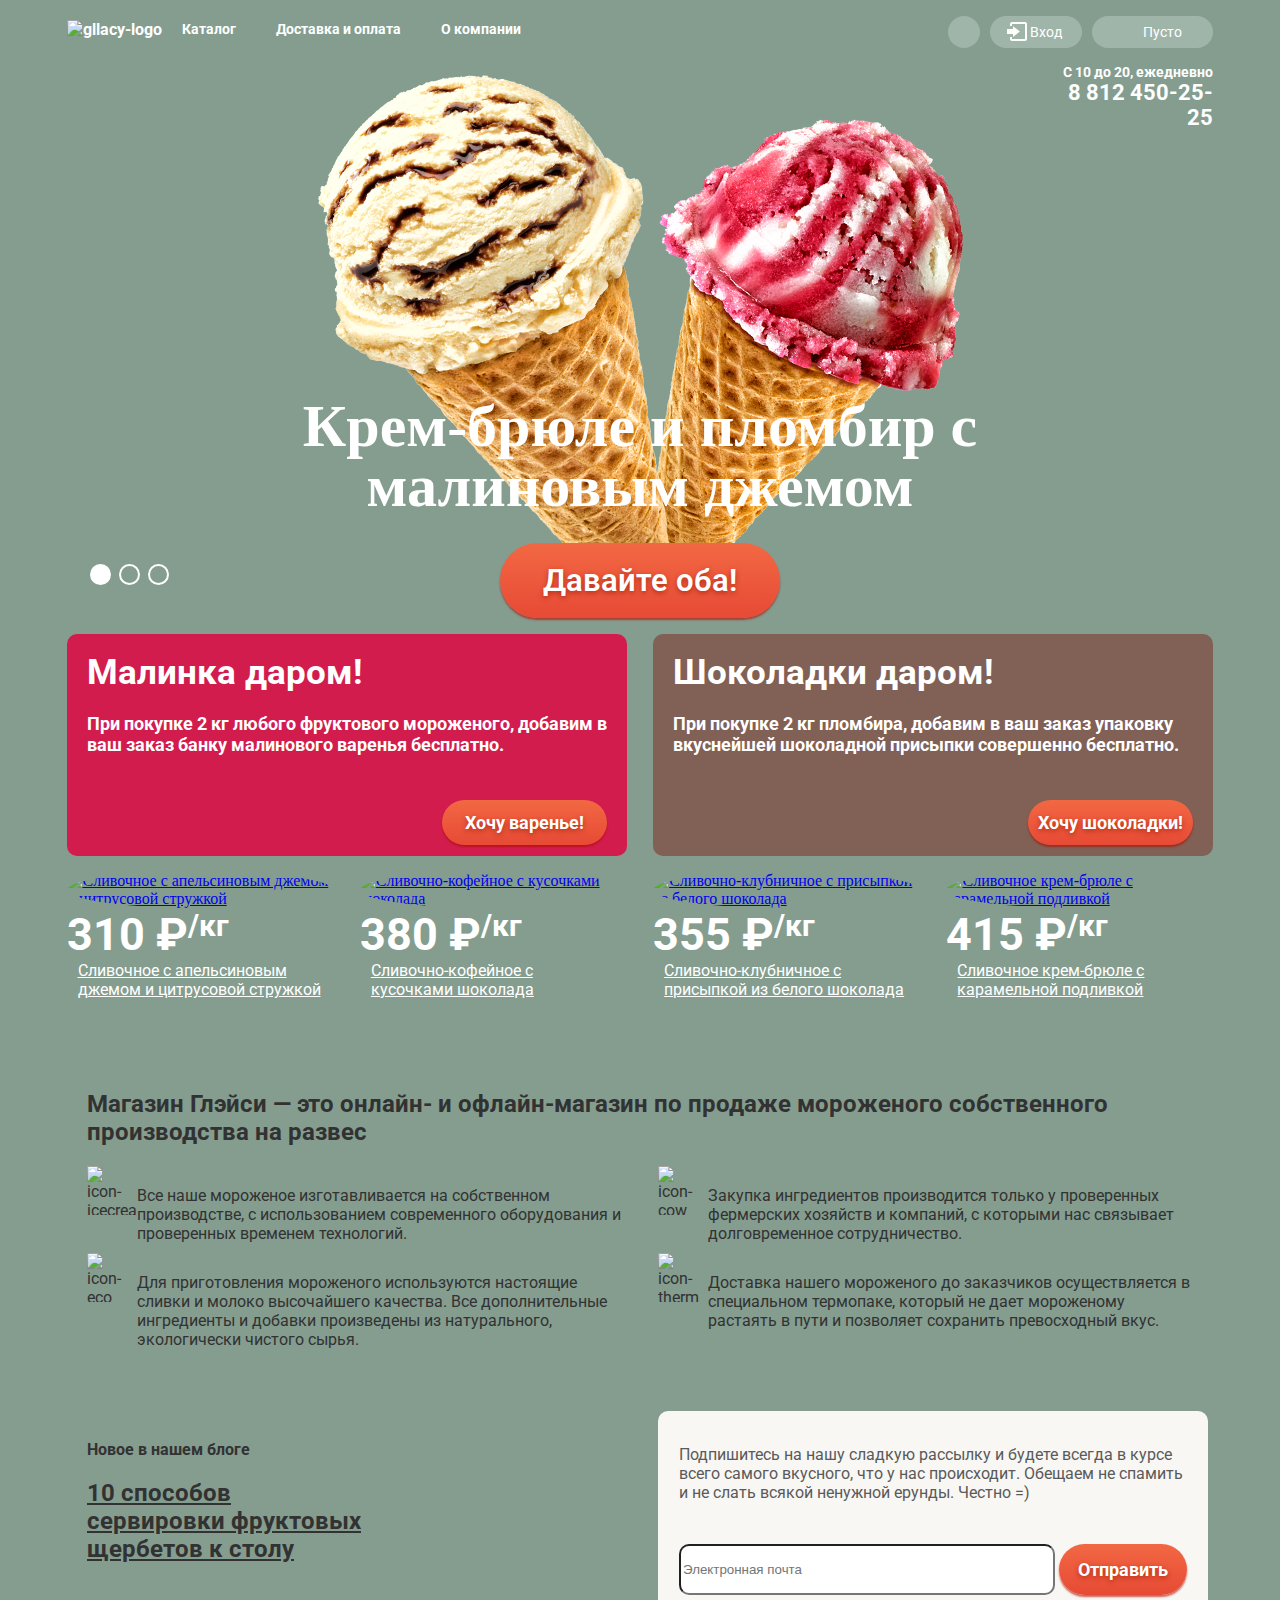
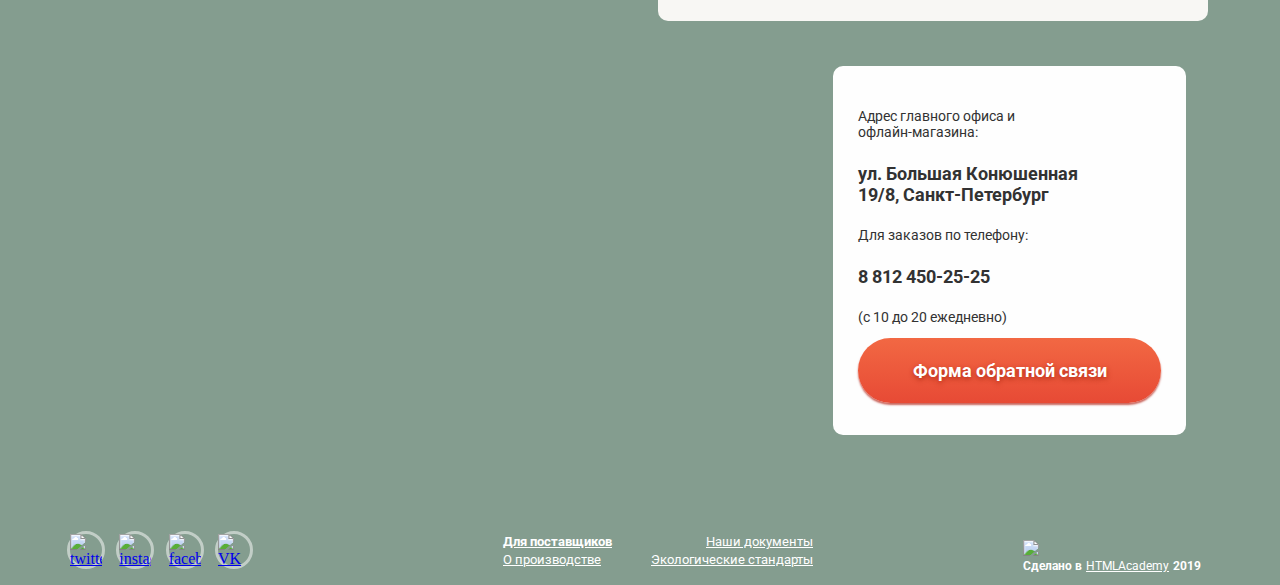
==== index.html @ c816d0fe "some header forms" ====
<!DOCTYPE html>
<html lang="ru">
  <head>
    <meta charset="utf-8">
    <meta name="format-detection" content="telephone=no">
    <title>HTML Academy: Глейси</title>
    <link href="https://fonts.googleapis.com/css?family=Roboto:400,500,700&display=swap&subset=cyrillic" rel="stylesheet">
    <link href="css/normalize.css" rel="stylesheet">
    <link href="css/style.css" rel="stylesheet">
  </head>
  <body>
    <header class="header-main">
      <nav class="navigation-main">
          <ul class="navigation-site">
              <li class="navigation-nobacklight"><a><img src="img/logo.svg" alt="gllacy-logo" width="154" height="64"><span class="visually-hidden">logo</span></a></li>
              <li class="navigation-nobacklight"><a class="cat-background" href="#">Каталог</a>
                <ul class="submenu">
                  <li class="cat-str"><a href="#" class="cat-list">Новинки</a></li>
                  <li class="cat-str"><a href="inner.html" class="cat-list">Сливочное</a></li>
                  <li class="cat-str"><a href="#" class="cat-list">Щербеты</a></li>
                  <li class="cat-str"><a href="#" class="cat-list">Фруктовый лед</a></li>
                  <li class="cat-str"><a href="#" class="cat-list">Мелорин</a></li>
                </ul>
              </li>
              <li class="navigation-nobacklight"><a class="cat-background" href="#">Доставка и оплата</a></li>
              <li class="navigation-nobacklight"><a class="cat-background" href="#">О компании</a></li>
           
          </ul>
          <ul class="navigation-user">
              <li class="search"><a href="#" class="search-content">search</a>
                <form class="search-form" action="https://echo.htmlacademy.ru">
                  <input type="text" placeholder="Что ищем?">
                </form>
              </li>
              <li class="login"><a href="#" class="entry-text">Вход</a>
                <form class="email-form" action="https://echo.htmlacademy.ru">
                  <input type="email" class="mail-pas" name="email" placeholder="Электронная почта" required>
                  <input type="password" class="mail-pas" name="password" placeholder="Пароль" required>
                  <div class="bot-orient">
                    <input type="submit" class="button" value="Войти">
                    <div class="clm-text">
                      <a class="form-support" href="#">Забыли пароль?</a>
                      <a class="form-support" href="#">Новая регистрация</a>
                    </div>
                  </div> 
                </form> 
              </li>
              <li class="index"><a href="#" class="entry-text">Пусто</a>
                <form class="basket-form">
                  <ul class="basket-list">
                    <li class="basket-list-element">
                      <img src="img/cross-small.svg" alt="exit" width="11" height="11">
                      <img src="img/gllacy_1_1.jpg" alt="gllacy_1_1" width="33" height="33" style="border-radius: 50%">
                      <span class="basket-element">Пломбир с апельсиновым джемом</span>
                      <span class="basket-weight">1,5 кг х</span>
                      <span class="basket-price">200 руб.</span>
                      <span class="basket-value">300 руб.</span>
                    </li>
                    <li class="basket-list-element">
                        <img src="img/cross-small.svg" alt="exit" width="11" height="11">
                        <img src="img/gllacy_1_3.jpg" alt="gllacy_1_3" width="33" height="33" style="border-radius: 50%">
                        <span class="basket-element">Клубничный пломбир с присыпкой из белого шоколада</span>
                        <span class="basket-weight">1,5 кг х</span>
                        <span class="basket-price">300 руб.</span>
                        <span class="basket-value">450 руб.</span>
                      </li>
                  </ul>  
                  <div class="underlist">
                    <div class="value-underlist">
                      <p class="final">Итого:</p>
                      <p class="final-value">750 руб.</p>
                    </div>
                    <a class="button">Оформить заказ</a>
                 </div>
                </form>
              </li>
          </ul>
      </nav>
      <div class="operation-mode">  
        <p class="header-timetable">С 10 до 20, ежедневно</p> 
        <p class="header-phone-nbr">8 812 450-25-25</p>
      </div>
    </header>
    <main>
        <input class="visually-hidden" type="radio" id="product-1" name="toggle" checked>
        <input class="visually-hidden" type="radio" id="product-2" name="toggle">
        <input class="visually-hidden" type="radio" id="product-3" name="toggle">
        <div class="site-wrapper">
          <div class="container-slide">
            <section class="slider">
              <div class="slider-controls">
                <label for="product-1">Первый</label>
                <label for="product-2">Второй</label>
                <label for="product-3">Третий</label>
              </div>
              <ul class="slider-list">
                <li class="slider-item slide" id="slide1">
                  <h3 class="slide-title">
                    Крем-брюле и пломбир с малиновым джемом
                  </h3>
                  <a class="button slide-button" href="#">Давайте оба!</a>
                </li>
                <li class="slider-item slide" id="slide2">
                  <h3 class="slide-title">
                    Шоколадный пломбир и лимонный сорбет
                  </h3>
                  <a class="button slide-button" href="#">Давайте оба!</a>
                </li>
                <li class="slider-item slide" id="slide3">
                  <h3 class="slide-title">
                    Пломбир с помадкой и клубничный щербет
                  </h3>
                  <a class="button slide-button" href="#">Давайте оба!</a>
                </li>
              </ul>
            </section>
          </div>
        </div>
    
      <ul class="stock">
        <li class="stock-raspberries">
              <h2 class="stock-h">Малинка даром!</h2>
              <p class="stock-text">При покупке 2 кг любого фруктового мороженого, 
                добавим в ваш заказ банку малинового варенья бесплатно.</p>
            <a href="#" class="button">Хочу варенье!</a>
        </li>
        <li class="stock-chocolate">
                <h2 class="stock-h">Шоколадки даром!</h2>
                <p class="stock-text">При покупке 2 кг пломбира, добавим в ваш заказ 
                    упаковку вкуснейшей шоколадной присыпки совершенно бесплатно.</p>
                <a href="#" class="button">Хочу шоколадки!</a>
          </li>
      </ul> 

      <nav class="navigation-gllacy">
          <ul class="gllacy-list">
              <li class="gllacy-element hit">
                <div class="ice-icon">
                  <a href="#"><img class="radius" src="img/gllacy_1_1.jpg" alt="Сливочное с апельсиновым джемом и цитрусовой стружкой" height="267" width="267"></a>
                  <div class="value-text">
                  <span class="price">310 ₽</span>
                  <span class="weight">/кг</span>
                </div>
                </div>
                <a href="#" class="about-icecream">Сливочное с апельсиновым джемом и цитрусовой стружкой</a>
                <a href="#" class="button hover-box">Быcтрый просмотр</a>
              </li>
              <li class="gllacy-element hit">
                <div class="ice-icon">
                  <a href="#"><img class="radius" src="img/gllacy_1_2.jpg" alt="Сливочно-кофейное с кусочками шоколада" height="267" width="267"></a>
                  <div class="value-text">
                  <span class="price">380 ₽</span>
                  <span class="weight">/кг</span>
                  </div>
                </div>
                <a href="#" class="about-icecream">Сливочно-кофейное с кусочками шоколада</a>
                <a href="#" class="button hover-box">Быcтрый просмотр</a>
              </li>
              <li class="gllacy-element hit">
                <div class="ice-icon">
                  <a href="#"><img class="radius" src="img/gllacy_1_3.jpg" alt="Сливочно-клубничное с присыпкой из белого шоколада" height="267" width="267"></a>
                  <div class="value-text">
                    <span class="price">355 ₽</span>
                   <span class="weight">/кг</span>
                  </div>
                </div>
                <a href="#" class="about-icecream">Сливочно-клубничное с присыпкой из белого шоколада</a>
                <a href="#" class="button hover-box">Быcтрый просмотр</a>
              </li>
              <li class="gllacy-element hit">
                <div class="ice-icon">
                  <a href="#"><img class="radius" src="img/gllacy_1_4.jpg" alt="Сливочное крем-брюле с карамельной подливкой" height="267" width="267"></a>
                  <div class="value-text">
                  <span class="price">415 ₽</span>
                  <span class="weight">/кг</span>
                </div>
                </div>  
                <a href="#" class="about-icecream">Сливочное крем-брюле с карамельной подливкой</a>
                <a href="#" class="button hover-box">Быcтрый просмотр</a>
              </li>
        </ul>
      </nav>
      <section class="about-gllacy">
        <h2 class="about-gllacy-head">Магазин Глэйси — это онлайн- и офлайн-магазин
          по продаже мороженого собственного производства на развес</h2>
        <ul class="about-gllacy-list">
            <li class="tech-production">
              <img src="img/ice-cream.svg" class="tech-img" alt="icon-icecream" width="49" height="49">Все наше мороженое изготавливается 
              на собственном производстве, с использованием современного оборудования 
              и проверенных временем технологий.</li>
          <li class="tech-production">
              <img src="img/cow.svg" class="tech-img" alt="icon-cow" width="49" height="49">Закупка ингредиентов  производится только у проверенных 
            фермерских хозяйств и компаний, с которыми нас связывает долговременное сотрудничество.</li>
            <li class="tech-production">
                <img src="img/eco.svg" class="tech-img" alt="icon-eco" width="49" height="49">Для приготовления мороженого используются 
              настоящие сливки и молоко высочайшего качества. Все дополнительные ингредиенты и 
              добавки произведены из натурального, экологически чистого сырья.</li>
          <li class="tech-production">
              <img src="img/thermometer.svg" class="tech-img" alt="icon-therm" width="49" height="49">Доставка нашего мороженого до заказчиков 
            осуществляется в специальном термопаке, который не дает мороженому растаять в пути и позволяет 
            сохранить превосходный вкус.</li>
        </ul>
      </section>
      <div class="container">
        <article class="gllacy-blog-news">
          <h3 class="link-font-head">Новое в нашем блоге</h3>
          <a href="#" class="link-font">10 способов сервировки фруктовых щербетов к столу</a>
        </article>
        <div class="outline-mail">
          <section class="mailing">
            <div class="mail-text">
              <h3 class="visually-hidden">Рассылка</h3>
              <p class="mailing-font-head">Подпишитесь на нашу сладкую рассылку и будете всегда 
                в курсе всего самого вкусного, что у нас происходит. Обещаем не спамить и 
                не слать всякой ненужной ерунды. Честно =) </p>
                <form class="feedback-mail" action="https://echo.htmlacademy.ru">
                  <input type="email" class="mail-form" name="email" placeholder="Электронная почта">
                  <input type="submit" class="button" name="send-button" value="Отправить">
                </form>
            </div>
          </section>
        </div>
      </div>
      <div class="aside-end">
        <aside class="feedback-ap">
          <h3 class="visually-hidden">Форма обратной связи</h3>
          <!-- <p class="feedback-address"> -->
            <span class="small-feedback-text">Адрес главного офиса и офлайн-магазина:</span>
            <span class="address">ул. Большая Конюшенная 19/8, Санкт-Петербург</span>
          <!-- </p> -->
          <!-- <p class="feedback-address"> -->
            <span class="small-feedback-text">Для заказов по телефону:</span>
            <span class="address">8 812 450-25-25</span>
            <span class="small-feedback-text">(с 10 до 20 ежедневно)</span>
          <!-- </p> -->
          <a class="button" href="form.html">Форма обратной связи</a>
        </aside>
      </div>
      <form class="feedback-form" action="https://echo.htmlacademy.ru">
        <div class="feedback-head">
          <h1 class="feedback-form-head">Мы обязательно вам ответим!</h1>
          <img src="img/cross-big.svg" alt="exit" width="20" height="20">
        </div>
        <input type="text" class="form-name" name="login" placeholder="Как вас зовут?">
        <input type="email" class="form-name" name="email" placeholder="Ваша почта для ответа">
        <input type="text" class="form-text" name="feedback" placeholder="Напишите что-нибудь...">
        <input type="submit" class="button" name="send-button" value="Отправить">
      </form>
    </main>
    <footer class="footer-main">
        <h4 class="visually-hidden">социальные сети</h4>
        <ul class="icon-size">
            <li><a class="social-button" href="#"><img src="img/twitter.svg" alt="twitter" height="32" width="32"><span class="visually-hidden">Twitter</span></a></li>
            <li><a class="social-button" href="#"><img src="img/instagram.svg" alt="instagram" height="32" width="32"><span class="visually-hidden">Instagram</span></a></li>
            <li><a class="social-button" href="#"><img src="img/fb.svg" alt="facebook" height="32" width="32"><span class="visually-hidden">Facebook</span></a></li>
            <li><a class="social-button" href="#"><img src="img/vk.svg" alt="VK" height="32" width="32"><span class="visually-hidden">Vkontakte</span></a></li>
          </ul>
        <ul class="social-size">
          <li><a href="#" class="text-rich">Для поставщиков</a></li>
          <li><a href="#" class="text-thin">Наши документы</a></li>
          <li><a href="#" class="text-thin">О производстве</a></li>
          <li><a href="#" class="text-thin">Экологические стандарты</a></li>
        </ul>
  
        <div class="html-block">
          <div class="html-img">
            <a href="https://htmlacademy.ru/intensive/htmlcss" class="html-button"><img src="img/logo-htmlacademy.svg" alt="link-html" height="39" width="108">HTML Academy</a>
          </div>
          <div class="html-text">
              <b class="techno-info">Сделано в</b>
              <a href="https://htmlacademy.ru/intensive/htmlcss" class="techno-info">HTMLAcademy</a>
              <b class="techno-info">2019</b>
          </div>
        </div>
      </footer>
  </body>
</html>
---- css/style.css ----
body {
  margin: 0 auto;
  background-color: #849d8f;
  width: 1146px;
  padding-left: 27px;
  padding-right: 27px;
  display: flex;
  flex-direction: column;
  align-items: center;
}


.button {
  display: flex;
  justify-content: center;
  align-items: center;
  padding: 12px 44px;

  font-weight: 600;
  font-size: 31px;
  line-height: 41px;
  text-align: center;
  color: #ffffff;
  vertical-align: top;
  text-decoration: none;
  text-shadow: 0 2px 5px rgba(160, 32, 11, 0.76);

  background: #f26843;
  background: linear-gradient(to bottom, #f26843 0%, #e74a35 100%);
  border-radius: 50px;
  box-shadow: 0 2px 2px rgba(172, 16, 0, 0.64);
  border: none;

  cursor: pointer;
}


input[class="button"]{
  width: 139px;
}

.visually-hidden {
  position: absolute;
  width: 1px;
  height: 1px;
  margin: -1px;
  border: 0;
  padding: 0;
  clip: rect(0 0 0 0);
  overflow: hidden;
}

/* header styles */

.header-main{
  font-family: "Roboto", Arial, sans-serif;
  color: #ffffff;
  width: 1146px;
  height: 75px;
  position: relative;
  z-index: 1;
}

.navigation-main{
  padding: 0;
  width: 1146px;
  display: flex;
  justify-content: space-between;
  align-items: center;
}

.navigation-site{
  padding: 0 0;
  margin-top: 10px;
  width: 853px;
  font-size: 16px;
  font-weight: bold;
  display: flex;
  align-items: center;
  list-style:none;
}

.navigation-nobacklight{
  display: flex;
  flex-direction: column;
  position: relative;
}
.cat-background:hover,
.cat-background:focus,
.cat-background:active{
  color: #323232;
  background-color: #f7f6f3;
}

.cat-background{
  font-family: "Roboto", Arial, sans-serif;
  color: #ffffff;
  font-size: 14px;
  font-weight: bold;
  border-radius: 20px;
  padding: 5px 20px;
  text-decoration: none;
}

.submenu{
  display: none;
}

.cat-str{
  padding: 11px 15px;
  width: 128px;
}


.cat-list{
  font-family: "Roboto", Arial, sans-serif;
  color: #323232;
  font-size: 14px;
  text-decoration: none;
}
.cat-list:nth-child(1){
  font-weight: bold;

  border-bottom: 1px #d1d0ce solid;
}


.navigation-nobacklight:hover .submenu,
.navigation-nobacklight:focus .submenu,
.navigation-nobacklight:focus .submenu{
  height: 171px;
  width: 143px;
  padding: 0;
  background-color: #f8f7f4;
  border-radius: 5px;
  display: flex;
  flex-direction: column;
  list-style: none;
  position: absolute;
  left: -7px;
  top: 37px;
}


.cat-str:nth-child(1) {
  width: 128px;
  height: 38px;
}

.cat-str:nth-child(2){
  width: 128px;
  height: 36px;
}

.cat-str:nth-child(3){
  height: 34px;
  background-color: #d07058;
  opacity: 0.1;
}

.cat-str:nth-child(4){
  width: 128px;
  height: 34px;
}

.cat-str:nth-child(5){
  width: 128px;
  height: 34px;
}

.inner-cat{
  background-color: #d07058;
  color: #ffffff;
}

.navigation-user{
  padding: 0 0;
  min-width: 245px;
  height: 32px;
  display: flex;
  justify-content: space-between;
  align-items: center;
  list-style:none;
}

.search{
  margin-right: 10px;
  display: flex;
  flex-direction: column;
  padding: 0px 0px;
  background-color: #a0b5a9;
  border-radius: 16px;
  width: 32px;
  height: 32px;
  background-image: url(../img/loupe.svg);
  background-repeat: no-repeat;
  background-position: center;
  position: relative;
}


.search:hover,
.search:focus,
.search:active{
  display: flex;
  padding: 0px 0px;
  background-color: #f8f7f4;
  border-radius: 16px;
  width: 32px;
  height: 32px;
  background-image: url(../img/loupe-black.svg);
  background-repeat: no-repeat;
}

.search-content{
  width: 32px;
  height: 32px;
  color: transparent;
}

.search-form{
  display: none;

}

.search:hover .search-form,
.search:focus .search-form,
.search:active .search-form{
  display: flex;
  justify-content: center;
  align-items: center; 
  background-color: #f8f7f4;
  border-radius: 10px;
  height: 85px;
  width: 342px;
  position: absolute;
  top: 37px;
  right: 0;
}

.search-form input{
  width: 310px;
  height: 44px;
}

.entry-text{
  padding-left: 20px;
  font-size: 14px;
  font-family: "Roboto", Arial, sans-serif;
  color: #ffffff;
  text-decoration: none;
}


.login{
  display: flex;
  justify-content: center;
  align-items: center;
  padding: 0 0;
  margin-right: 10px;
  background-image: url(../img/entrance.svg);
  background-repeat: no-repeat;
  background-color: #a0b5a9;
  border-radius: 16px;
  width: 92px;
  height: 32px;
  background-position: 17px 6px;
  text-decoration: none;
  position: relative;
}

.login:hover .entry-text,
.login:focus .entry-text,
.login:active .entry-text{
  background-position: 17px 6px;
  display: flex;
  justify-content: center;
  align-items: center;
  padding: 0 0;
  background-image: url(../img/entrance-black.svg);
  background-repeat: no-repeat;
  background-color: #f8f7f4;
  border-radius: 16px;
  width: 92px;
  height: 32px;
  font-size: 14px;
  font-family: "Roboto", Arial, sans-serif;
  color: #323232;
  text-decoration: none;
  padding-left: 20px;
}

.login:hover .email-form,
.login:focus .email-form,
.login:active .email-form{
  display: flex;
  padding: 21px 19px;
  background-color: #f8f7f4;
  border-radius: 10px;
  flex-direction: column;
  width: 239px;
  height: 173px;
  justify-content: space-between;
  position: absolute;
  top: 37px;
  right: 0;
}

.email-form{
  display: none;
}

.bot-orient{
  height: 45px;
  display: flex;
  justify-content: space-between;
}

.clm-text{
  display: flex;
  flex-direction: column;
  justify-content: space-between;
  padding: 5px 0;
}

.mail-pas{
  height: 44px;
  border-radius: 10px;
  width: 234px;

}

.form-support{
  font-family: "Roboto", Arial, sans-serif;
  font-size: 13px;
  color: #323232;
}

.basket{
  display: flex;
  flex-direction: column;
  justify-content: center;
  align-items: center;
  padding: 0 18px;
  background-image: url(../img/basket-red.svg);
  background-repeat: no-repeat;
  background-color: #f8f7f4;
  border-radius: 16px; 
  min-width: 85px;
  height: 32px;
  text-decoration: none;
  background-position: 17px 6px;
  position: relative;
}

.index{
  display: flex;
  flex-direction: column;
  justify-content: center;
  align-items: center;
  padding: 0 18px;
  background-image: url(../img/basket.svg);
  background-repeat: no-repeat;
  background-color: #a0b5a9;
  border-radius: 16px; 
  min-width: 85px;
  height: 32px;
  text-decoration: none;
  background-position: 17px 6px;
  position: relative;
}

.index:hover,
.index:focus,
.index:active {
  display: flex;
  justify-content: center;
  align-items: center;
  padding: 0 18px;
  background-image: url(../img/basket-black.svg);
  background-repeat: no-repeat;
  background-position: 17px 6px;
  background-color: #f8f7f4;
  border-radius: 16px; 
  min-width: 85px;
  height: 32px;

}

.basket .entry-text{
  color: #323232;
}

.index:hover .entry-text,
.index:focus .entry-text,
.index:active .entry-text{
  color: #323232;
}

.basket:hover,
.basket:focus,
.basket:active {
  display: flex;
  justify-content: center;
  align-items: center;
  padding: 0 18px;
  background-image: url(../img/basket-red.svg);
  background-repeat: no-repeat;
  background-position: 17px 6px;
  background-color: #f8f7f4;
  border-radius: 16px; 
  min-width: 85px;
  height: 32px;

}

.basket:hover .entry-text,
.basket:focus .entry-text,
.basket:active .entry-text{
  
  font-size: 14px;
  font-family: "Roboto", Arial, sans-serif;
  color: #323232;
  text-decoration: none;
}

.basket:hover .basket-form,
.basket:focus .basket-form,
.basket:active .basket-form{
    display: flex;
   
    position: absolute;
    right: 0;
    top: 37px;
}

.basket-form{
  display: none; 
  background-color: #f8f7f4;
  height: 242px;
  width: 540px;
  border-radius: 10px;
  padding: 0 15px;
  margin: 0 0;
  flex-direction: column;
}

.basket-list{
  list-style:none;
  padding: 0 0;
  margin: 0 0;
}

.basket-list-element{
  padding-top: 20px;
  padding-left: 0;
  padding-right: 0;
  
}

.basket-element{
  width: 216px;
  font-family: "Roboto", Arial, sans-serif;
  font-size: 13px;
  color: #323232;
}

.basket-weight{
  font-family: "Roboto", Arial, sans-serif;
  font-size: 13px;
  color: #323232;
}

.basket-price{
  font-family: "Roboto", Arial, sans-serif;
  font-size: 13px;
  color: #999999;
}

.basket-value{
  font-family: "Roboto", Arial, sans-serif;
  font-size: 13px;
  color: #323232;
}

.underlist{
  display: flex;
  flex-direction: column;
  align-items: flex-end;
}

.value-underlist{
  display: flex;
}

.final{
  font-family: "Roboto", Arial, sans-serif;
  font-size: 15px;
  font-weight: bold;
  color: #323232;
}

.final-value{
  font-family: "Roboto", Arial, sans-serif;
  font-size: 15px;
  font-weight: bold;
  color: #323232;
}


.operation-mode{
  display: flex;
  align-items: flex-end;
  flex-direction: column;
  height: 70px;
}

.header-timetable{
  text-align: right;
  margin: 0;
  width: 162px;
  font-family: "Roboto", Arial, sans-serif;
  color: #ffffff;
  font-size: 14px;
  font-weight: bold;
}

.header-phone-nbr{
  text-align: right;
  margin: 0;
  font-family: "Roboto", Arial, sans-serif;
  color: #ffffff;
  font-size: 22px;
  font-weight: bold;
  width: 167px;
}

/* index page styles */

.site-wrapper {
  min-width: 940px;
  background-color: #849d8f;
  background-image: url("img/slider-item1.png");
  background-repeat: no-repeat;
  background-position: top center;
  
  transition: background-image 0.5s ease, background-color 0.5s ease;

}

.site-wrapper::before,
.site-wrapper::after {
  content: "";

  visibility: hidden;
}

.site-wrapper::before {
  background-image: url("img/slider-item2.png");
}

.site-wrapper::after {
  background-image: url("img/slider-item3.png");
}

.container-slide {
  width: 900px;
  margin: 0 auto;
  padding: 0 20px;
}

.slider {
  position: relative;
  
  padding-top: 321px;
  
  text-align: center;
  color: #ffffff;
}

.slide-button{
  font-family: "Roboto", Arial, sans-serif;
}

.slider-list {
  margin: 0;
  padding: 0;
  
  list-style: none;
}

.slider-item .button{
  width: 196px;
  padding: 17px 42px;
  margin: auto;
}

.slide {
  display: none;
}

.slide-title {
  width: 700px;
  margin: 0 auto;
  margin-bottom: 27px;
  
  font-size: 60px;
  line-height: 60px;
  font-weight: 800;
}



.button:hover {
  background: linear-gradient(to bottom, #f58669 0%, #ec6f5e 100%);
  box-shadow: 0 2px 2px rgba(172, 16, 0, 1);
}

.button:active {
  background: linear-gradient(to bottom, #d84732 0%, #e1613e 100%);
  box-shadow: inset 0 2px 2px rgba(172, 16, 0, 1);
}

.slider-controls {
  position: absolute;
  bottom: 33px;
  left: -100px;
  z-index: 20;
  
  font-size: 0;
}

.slider-controls label {
  display: inline-block;
  width: 17px;
  height: 17px;
  margin-right: 8px;

  vertical-align: top;

  background-color: transparent;
  border: 2px solid #ffffff;
  border-radius: 50%;
  cursor: pointer;
}

#product-1:checked ~ .site-wrapper {
  background-color: #849d8f;
  background-image: url("../img/ice-pair.png");
}

#product-2:checked ~ .site-wrapper {
  background-color: #8996a6;
  background-image: url("../img/ice-pair.png");
}

#product-3:checked ~ .site-wrapper {
  background-color: #9d8b84;
  background-image: url("../img/ice-pair.png");
}

#product-1:checked ~ .site-wrapper #slide1,
#product-2:checked ~ .site-wrapper #slide2,
#product-3:checked ~ .site-wrapper #slide3 {
  display: block;
}

#product-1:checked ~ .site-wrapper label[for="product-1"],
#product-2:checked ~ .site-wrapper label[for="product-2"],
#product-3:checked ~ .site-wrapper label[for="product-3"] {
  background-color: #ffffff;
}

.stock{
  font-family: "Roboto", Arial, sans-serif;
  color: #ffffff;
  list-style: none;
  padding: 0 27px;
  display: flex;
  justify-content: space-between;
  align-items: center;
  width: 1146px;
  margin-left: 0;
  margin-right: 0;
}

.stock-h{
  padding: 0 0;
  margin-bottom: 20px;
  margin-top: 0;
  font-family: "Roboto", Arial, sans-serif;
  font-size: 35px;
  font-weight: bold;
  color: #ffffff;
}

.stock-text{
  font-family: "Roboto", Arial, sans-serif;
  font-size: 18px;
  font-weight: bold;
  color: #ffffff;
  margin-bottom: 45px;
  margin-top: 0;
}

.stock-raspberries{
  background-image: url(../img/raspberry.jpg);
  background-color: #d21c4d;
  border-radius: 10px;
  height: 186px;
  width: 520px;
  padding: 18px 20px;
  flex-direction: column;
}

.stock-raspberries .button{
  width: 165px;
  height: 15px;
  display: flex;
  margin-left: auto;
  font-family: "Roboto", Arial, sans-serif;
  font-size: 18px;
  font-weight: bold;
  color: #ffffff;
  padding: 15px 0;
} 

.stock-chocolate{
  background-image: url(../img/chocolate.jpg);
  background-color: #816055;
  border-radius: 10px;
  height: 186px;
  width: 520px;
  padding: 18px 20px;
  flex-direction: column;
}

.stock-chocolate .button{
  width: 165px;
  height: 15px;
  display: flex;
  margin-left: auto;
  font-family: "Roboto", Arial, sans-serif;
  font-size: 18px;
  font-weight: bold;
  color: #ffffff;
  padding: 15px 0;
} 

.hit{
  background-image: url(../img/hit.svg);
  background-repeat: no-repeat;
  content: "";
  position: absolute;
}

.hit::after{
  background-image: url(../img/hit.svg);
  background-repeat: no-repeat;
  content: "";
  position: absolute;
  z-index: 3;
  width: 62px;
  height: 62px;
  background-size: 100%;
  left: 0;
  top: 0;
}



.about-gllacy{
  border-radius: 10px;
  background-image: url(../img/wafer.jpg);
  margin-bottom: 40px;
  margin-left: 27px;
  margin-right: 27px;
  width: 1146px;
  height: 306px;
}

.about-gllacy-head{
  width: 1106px;
  font-family: "Roboto", Arial, sans-serif;
  font-size: 24px;
  color: #323232;
  margin: 0;
  padding-top: 30px;
  padding-left: 20px;
  padding-right: 20px;
  padding-bottom: 10px;
}

.about-gllacy-list{
  padding-top: 0;
  padding-left: 20px;
  padding-right: 20px;
  padding-bottom: 20px;
  width: 1106px;
  display: flex;
  margin: 0;
  list-style: none;
  flex-wrap: wrap;
  justify-content: space-between;
}

.tech-production{
  font-family: "Roboto", Arial, sans-serif;
  font-size: 16px;
  color: #323232;
  width: 485px;
  padding-left: 50px;
  position: relative;
  padding-top: 30px;
}

.tech-img{
  position: absolute;
  left: 0;
  top: 10px;
}



.container{
  display: flex;
  justify-content: space-between;
  width: 1146px;
  padding: 0 27px;
  align-items: center;
  margin-left: 0;
  margin-right: 0;
  margin-bottom: 40px;
}

.gllacy-blog-news{
  background-image: url(../img/strawberry.jpg);
  background-repeat: no-repeat;
  border-radius: 10px;
  padding-left: 20px;
  width: 540px;
  height: 220px;
  display: flex;
  flex-direction: column;
  flex-wrap: wrap;
}

.link-font-head{
  font-family: "Roboto", Arial, sans-serif;
  font-size: 16px;
  color: #323232;
  padding-top: 34px;
  margin: 0;
}

.link-font{
  width: 282px;
  font-family: "Roboto", Arial, sans-serif;
  font-size: 24px;
  color: #323232;
  font-weight: bold;
  padding-top: 20px;
}

.outline-mail{
  width: 560px;
  height: 220px;  
  border-radius: 10px;
  background-image: url(../img/mail.jpg); 
  display: flex;
  align-items: center;
}

.mailing{
  width: 550px;
  height: 210px;
  background-color: #f8f7f4;
  border-radius: 10px;
  margin: 0 auto;
  padding: 0 0;
  
}

.mailing-font-head{
  margin: 0;
}

.mail-text{
  padding: 34px 21px;
  font-family: "Roboto", Arial, sans-serif;
  font-size: 16px;
  color: #5a5a5a;
  display: flex;
  flex-direction: column;
  justify-content: space-between;
  height: 150px;
}

.feedback-mail{

  display: flex;
  justify-content: space-between;
}

.feedback-mail .button{
  font-family: "Roboto", Arial, sans-serif;
  font-size: 18px;
  font-weight: bold;
  color: #ffffff;
  padding: 0;
  width: 128px;

}


.mail-form{
  width: 368px;
  height: 45px;
  border-radius: 10px;
}

.aside-end{
  display: flex;
  justify-content: flex-end;
  width: 1146px;
  margin-bottom: 80px;
}

.feedback-address{
  
}

.feedback-ap{
  display: flex;
  padding: 32px 25px;
  flex-direction: column;
  height: 305px;
  width: 303px;
  background-color: #fefefe;
  border-radius: 10px;
  justify-content: space-between;
}

.feedback-ap .button{
  font-family: "Roboto", Arial, sans-serif;
  font-size: 18px;
  font-weight: bold;
  color: #ffffff;
}

.small-feedback-text{
  font-family: "Roboto", Arial, sans-serif;
  font-size: 14px;
  color: #323232;
  padding: 10px 0;
  margin: 0;
  width: 175px;
}

.address{
  font-family: "Roboto", Arial, sans-serif;
  font-size: 18px;
  color: #323232;
  font-weight: bold;
  padding: 10px 0;
  margin: 0;
  width: 225px;
}

.feedback-form{
  display: none;
  /* display: flex; */
  flex-direction: column;
  height: 442px;
  width: 477px;
  background-color: #f8f7f4;
  border-radius: 10px;
  padding-left: 25px;
  padding-right: 25px;
  padding-bottom: 25px;
  padding-top: 0;
}

.feedback-head{
  padding: 20px 0;
  display: flex;
  justify-content: space-between;
}

.feedback-form-head{
  margin: 0;
  font-family: "Roboto", Arial, sans-serif;
  font-size: 24px;
  color: #323232;
}

.form-name{
  height: 44px;;
  margin: 10px 0;
  border-radius: 5px;
}

.form-text{
  border-radius: 5px;
  padding-bottom: 126px;
  padding-top: 14px;
  margin-bottom: 28px;
}

/* inner page styles */

.navigation-inner{}

.navigation-inner-list{
  list-style: none;
  display: flex;
}

.navigation-inner-link{
  margin-right: 10px;
  font-family: "Roboto", Arial, sans-serif;
  font-size: 14px;
  color: #ffffff;
}

.gllacy-category{
  font-family: "Roboto", Arial, sans-serif;
  padding-left: 27px;
  font-size: 35px;
  font-weight: bold;
  color: #ffffff;
}

.filter{
  display: flex;
  width: 1146px;
  flex-wrap: wrap;
  list-style: none;
  padding: 0 27px;

}

.name{
  font-family: "Roboto", Arial, sans-serif;
  font-size: 16px;
  color: #ffffff;
  padding: 10px 16px; 
  margin-bottom: 0;
}


.sorting{
  display: flex;
  flex-direction: column;
  width: 193px;
  margin-right: 16px;
}

.selection{
  background-color: #a9bab0;
 
}

.sort-selection{
  background-image: url(../img/icon-down-dir.svg);
  background-repeat: no-repeat;
  background-color: #a9bab0;
  background-position: right 18px center;
  border-radius: 50px;
  font-family: "Roboto", Arial, sans-serif;
  font-size: 14px;
  color: #ffffff;
  padding: 0px 16px; 
  width: 193px;
  height: 36px;
  -webkit-appearance: none;
}

.name-scale{
  display: flex;
  flex-direction: column;
  width: 218px;
  margin-right: 16px;
}

.range-controls {
  position: relative;
  background-color: #a9bab0;
  border-radius: 30px;
  margin-bottom: 32px;
  width: 218px;
  height: 36px;
}

.range-controls .scale {
  position: absolute;
  top: 18px;
  left: 21px;
  height: 2px;
  width: 176px;
  background: rgba(255, 255, 255, 0.6);
}

.range-controls .bar {
  width: 98px;
  height: 2px;
  margin-left: 22px;
  background: #ffffff;
}

.range-toggle {
  position: absolute;
  top: 9px;
  width: 4px;
  height: 4px;

  background: #ababab;
  border: 8px solid #ffffff;
  border-radius: 50%;
  cursor: pointer;
}

.range-toggle:hover {
  background: #1c4f80;
}

.range-toggle-min {
  left: 34px;
}

.range-toggle-max {
  left: 132px;
}

.fatness{
  display: flex;
  flex-direction: column;
}

.fat-content{
  list-style: none;
  padding: 0 15px;
  display: flex;
  justify-content: space-between;
  background-color: #a9bab0;
  width: 385px;
  height: 36px;
  border-radius: 30px;
  align-items: center;
}

.fat{
  position: relative;
  padding-left: 33px;
  font-family: "Roboto", Arial, sans-serif;
  font-size: 16px;
  color: #ffffff;
  margin-right: 18px;
}

.fat::before{
  left: 0;
  top: 0;
  width: 25px;
  height: 25px;
  content: "";
  background-image: url(../img/radio-off.svg);
  background-repeat: no-repeat;
  position: absolute;
  top: 50%;
  transform: translateY(-50%);
}

.fat-input:checked + .fat::before{
  background-image: url(../img/radio-on.svg);
  background-repeat: no-repeat;
}

.stuff{
  display: flex;
  flex-direction: column;
  margin-right: 16px;
}

.stuff-list{
  position: relative;
  padding-left: 33px;
  font-family: "Roboto", Arial, sans-serif;
  font-size: 16px;
  color: #ffffff;
  margin-right: 18px;
}

.stuff-list::before{
  left: 0;
  top: 0;
  width: 25px;
  height: 25px;
  content: "";
  background-image: url(../img/checkbox-off.svg);
  background-repeat: no-repeat;
  position: absolute;
  top: 50%;
  transform: translateY(-50%);
}

.stuff-input:checked + .stuff-list::before{
  background-image: url(../img/checkbox-on.svg);
  background-repeat: no-repeat; 
}

.fillers{
   
  display: flex;
  list-style: none;
  padding: 0 16px;
  display: flex;
  background-color: #a9bab0;
  width: 670px;
  height: 36px;
  border-radius: 30px;
  justify-content: space-between;
  align-items: center;
}

.send{
  width: 144px;
  height: 36px;
  border-radius: 30px;
  font-family: "Roboto", Arial, sans-serif;
  font-size: 16px;
  color: #ffffff;
  background-color: #a9bab0;
  border: 2px #fcfcfc solid;
  margin-top: 38px;
  /* position: absolute;
  top: 50%;
  transform: translateY(-50%); */
}

.navigation-gllacy{
  margin-left: 0;
  margin-right: 0;
  width: 1146px;
  padding: 0 27px;
}

.gllacy-list{
  list-style: none;
  display: flex;
  justify-content: space-between;
  flex-wrap: wrap;
  padding: 0 0;
}

.gllacy-element{
  width: 266px;
  margin-bottom: 45px;
  position: relative;
  display: flex;
  flex-direction: column;
  align-items: center;
}

.ice-icon{
  width: 267px;
  display: flex;
  flex-direction: column;
  justify-content: space-between;
  z-index: 1;
}

.gllacy-element:hover,
.gllacy-element:focus{
  z-index: 2;   
}

.gllacy-element:hover .hover-box,
.gllacy-element:focus .hover-box{
  z-index: 1;
  display: block;
}

.gllacy-element:hover::before,
.gllacy-element:focus::before{
  content: "";
  position: absolute;
  left: -5%;
  top: -5%;
  width: 110%;
  height: 125%;
  background: rgba(255,255,255,.5);
  border-radius: 10px;
  z-index: -1;
}

.hover-box{
  margin-left: 0;
  margin-top: 15px;
  position: absolute;
  bottom: -60px;
  display: none;
  
  font-family: "Roboto", Arial, sans-serif;
  font-size: 18px;
  font-weight: bold;
  color: #ffffff;
}


.radius{
  border-radius: 50%;
}

.value-text{
  display: flex;
}

.price{
  font-family: "Roboto", Arial, sans-serif;
  font-size: 45px;
  font-weight: bold;
  color: #ffffff;
}


.weight{
  font-family: "Roboto", Arial, sans-serif;
  font-size: 30px;
  font-weight: bold;
  color: #ffffff;
}

.about-icecream{
  font-family: "Roboto", Arial, sans-serif;
  font-size: 16px;
  color: #ffffff;
  width: 245px;
}

.sheet-list{
  list-style: none;
  display: flex;
  width: 1146px;
  height: 50px;
  padding: 0 27px;
  justify-content: flex-end;
  border-bottom: 2px solid #a9bbb1;
}

.list-arrow-left{
  opacity: 0.2;
  transform: scale(-1,1)
}

.list-element{
  font-family: "Roboto", Arial, sans-serif;
  font-size: 16px;
  color: #ffffff;
  font-weight: medium;
  margin-right: 21px;
  text-decoration: none;
  width: 20px;
  height: 20px;
}

.list-arrow{
  background-image: url(../img/icon-right-small.svg);
  background-repeat: no-repeat;
  display: block;
  margin-right: 21px;
  text-decoration: none;
  width: 20px;
  height: 20px;
}

/* footer styles */

.footer-main{
  width: 1146px;
  display: flex;
  align-items: center;
  justify-content: space-between;
}



.social{
  display: flex;
  align-items: center;
  list-style: none;
  flex-wrap: wrap;
  flex-direction: column;
}

.icon-size{
  display: flex;
  align-items: center;
  list-style: none;
  width: 186px;
  justify-content: space-between;
  padding: 0 0;
}

.social-button{
  display: flex;
  justify-content: center;
  align-items: center;
  border: 3px solid #c2cec7;
  border-radius: 50%;
  height: 32px;
  width: 32px;
}


.twitter{
  background-image: url(../img/twitter.svg);
  background-repeat: no-repeat;

}


.instagram{
  background-image: url(../img/instagram.svg);
  background-repeat: no-repeat;
}

.facebook{
  background-image: url(../img/fb.svg);
  background-repeat: no-repeat;
}

.vk{
  background-image: url(../img/vk.svg);
  background-repeat: no-repeat;
}

.social-size{
  display: flex;
  align-items: center;
  list-style: none;
  flex-wrap: wrap;
  justify-content: space-between;
  width: 350px;
}

.text-rich{
  font-family: "Roboto", Arial, sans-serif;
  font-size: 13px;
  font-weight: bold;
  background-image: url(../img/heart.svg);
  background-repeat: no-repeat;
  padding: 0 20px;
  color: #ffffff;}

.text-thin{
  font-family: "Roboto", Arial, sans-serif;
  font-size: 13px;
  color: #ffffff;
  padding: 0 20px;
}


.html-block{
  width: 190px;
  display: flex;
  flex-direction: column;
  justify-content: flex-end;
  padding: 0 0;
}

.html-img{}

.html-text{}

.html-button{
  font-size: 0%;
}

.techno-info{
  font-family: "Roboto", Arial, sans-serif;
  font-size: 12px;
  color: #ffffff;
}
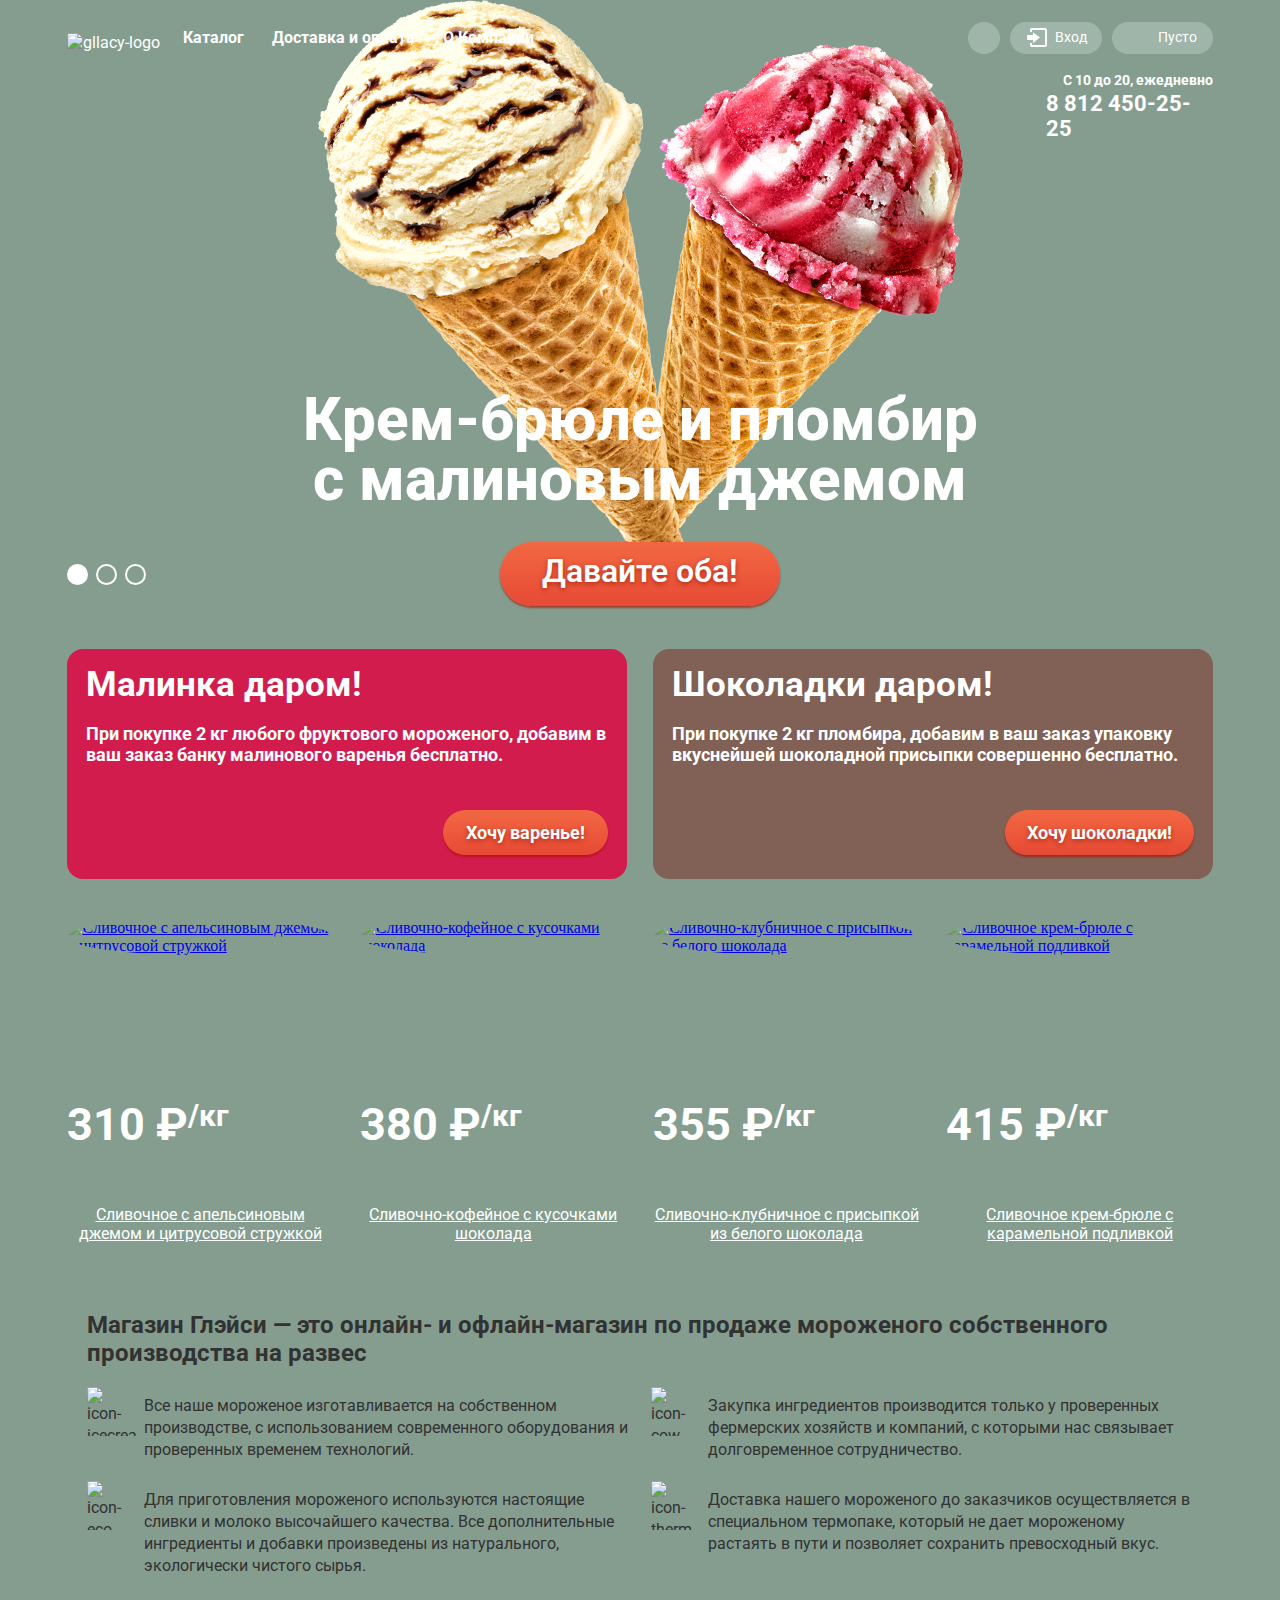
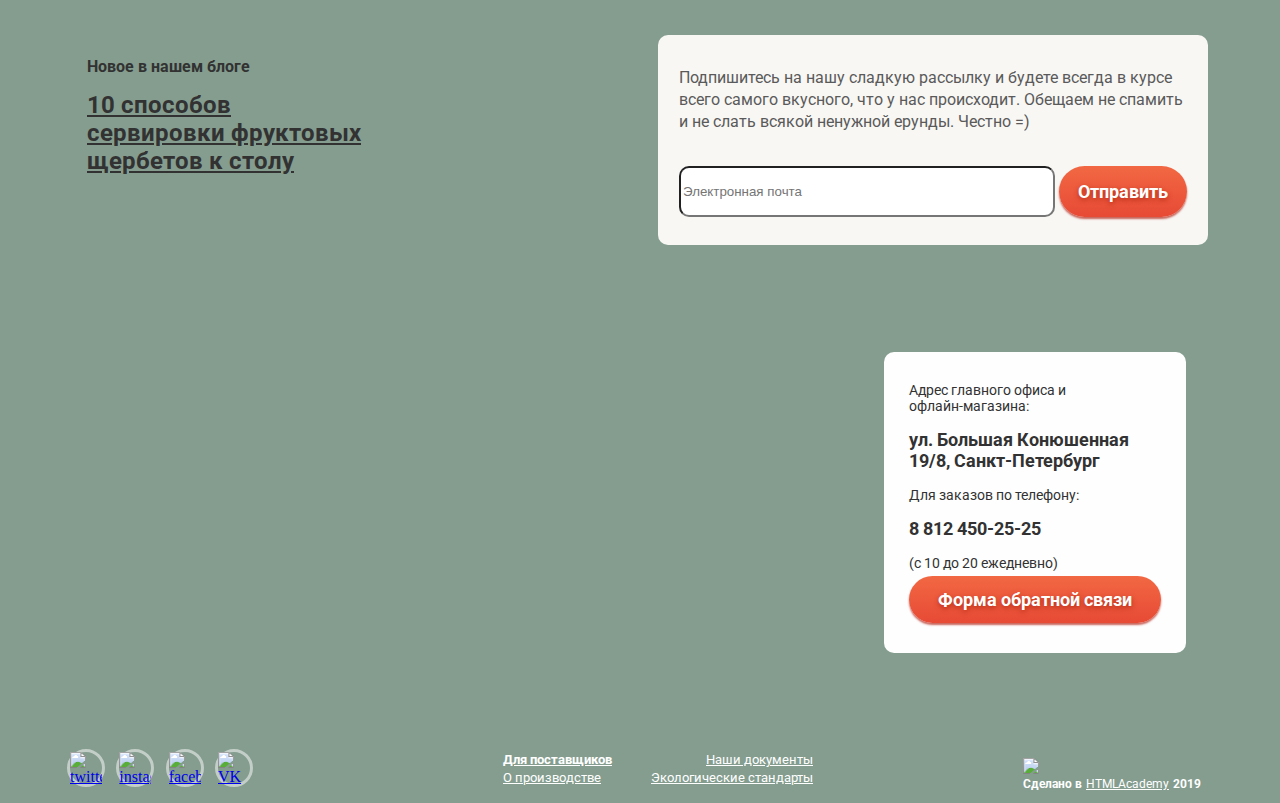
==== commit 9038b16e: "some header forms" ====
--- a/index.html
+++ b/index.html
@@ -23,7 +23,7 @@
                 </ul>
               </li>
               <li class="navigation-nobacklight"><a class="cat-background" href="#">Доставка и оплата</a></li>
-              <li class="navigation-nobacklight"><a class="cat-background" href="#">О компании</a></li>
+              <li class="navigation-nobacklight"><a class="cat-background" href="#">О Компании</a></li>
            
           </ul>
           <ul class="navigation-user">
--- a/css/style.css
+++ b/css/style.css
@@ -17,8 +17,8 @@
   padding: 12px 44px;
 
   font-weight: 600;
-  font-size: 31px;
-  line-height: 41px;
+  font-size: 32px;
+  /* line-height: 41px; */
   text-align: center;
   color: #ffffff;
   vertical-align: top;
@@ -64,6 +64,7 @@
 .navigation-main{
   padding: 0;
   width: 1146px;
+  height: 75px;
   display: flex;
   justify-content: space-between;
   align-items: center;
@@ -71,10 +72,9 @@
 
 .navigation-site{
   padding: 0 0;
-  margin-top: 10px;
-  width: 853px;
-  font-size: 16px;
-  font-weight: bold;
+  margin-top: 9px;
+  margin-bottom: 0;
+    width: 853px;
   display: flex;
   align-items: center;
   list-style:none;
@@ -85,6 +85,11 @@
   flex-direction: column;
   position: relative;
 }
+
+.navigation-nobacklight:first-child{
+  padding-right: 9px;
+}
+
 .cat-background:hover,
 .cat-background:focus,
 .cat-background:active{
@@ -95,11 +100,12 @@
 .cat-background{
   font-family: "Roboto", Arial, sans-serif;
   color: #ffffff;
-  font-size: 14px;
+  font-size: 16px;
   font-weight: bold;
   border-radius: 20px;
-  padding: 5px 20px;
+  padding: 5px 14px;
   text-decoration: none;
+  margin-bottom: 10px;
 }
 
 .submenu{
@@ -107,8 +113,30 @@
 }
 
 .cat-str{
-  padding: 11px 15px;
+  font-family: "Roboto", Arial, sans-serif;
+  color: #323232;
+  font-size: 14px;
+}
+
+.cat-str:first-child{
+  font-weight: bold;
+}
+
+.cat-str:first-child::before{
+  content: "";
+  height: 1px;
   width: 128px;
+  background-color:#323232;
+  position: absolute;
+  left: 7px;
+  top: 34px;
+
+}
+
+.cat-str:hover,
+.cat-str:focus,
+.cat-str:active{
+  background-color: #fbded8;
 }
 
 
@@ -117,19 +145,16 @@
   color: #323232;
   font-size: 14px;
   text-decoration: none;
-}
-.cat-list:nth-child(1){
-  font-weight: bold;
-
-  border-bottom: 1px #d1d0ce solid;
+  display: block;
+  padding: 9px 21px;
 }
 
 
 .navigation-nobacklight:hover .submenu,
 .navigation-nobacklight:focus .submenu,
-.navigation-nobacklight:focus .submenu{
-  height: 171px;
-  width: 143px;
+.navigation-nobacklight:active .submenu{
+  
+  width: 144px;
   padding: 0;
   background-color: #f8f7f4;
   border-radius: 5px;
@@ -141,37 +166,14 @@
   top: 37px;
 }
 
-
-.cat-str:nth-child(1) {
-  width: 128px;
-  height: 38px;
-}
-
-.cat-str:nth-child(2){
-  width: 128px;
-  height: 36px;
-}
-
-.cat-str:nth-child(3){
-  height: 34px;
-  background-color: #d07058;
-  opacity: 0.1;
-}
-
-.cat-str:nth-child(4){
-  width: 128px;
-  height: 34px;
-}
-
-.cat-str:nth-child(5){
-  width: 128px;
-  height: 34px;
-}
-
 .inner-cat{
   background-color: #d07058;
-  color: #ffffff;
-}
+  
+  border-radius: 15px;
+}
+
+
+
 
 .navigation-user{
   padding: 0 0;
@@ -181,6 +183,7 @@
   justify-content: space-between;
   align-items: center;
   list-style:none;
+
 }
 
 .search{
@@ -244,7 +247,8 @@
 }
 
 .entry-text{
-  padding-left: 20px;
+  padding-left: 30px;
+  margin-bottom: 2px;
   font-size: 14px;
   font-family: "Roboto", Arial, sans-serif;
   color: #ffffff;
@@ -258,6 +262,7 @@
   align-items: center;
   padding: 0 0;
   margin-right: 10px;
+
   background-image: url(../img/entrance.svg);
   background-repeat: no-repeat;
   background-color: #a0b5a9;
@@ -337,6 +342,7 @@
 }
 
 .basket{
+
   display: flex;
   flex-direction: column;
   justify-content: center;
@@ -358,7 +364,7 @@
   flex-direction: column;
   justify-content: center;
   align-items: center;
-  padding: 0 18px;
+  padding: 0 8px;
   background-image: url(../img/basket.svg);
   background-repeat: no-repeat;
   background-color: #a0b5a9;
@@ -376,7 +382,7 @@
   display: flex;
   justify-content: center;
   align-items: center;
-  padding: 0 18px;
+  padding: 0 8px;
   background-image: url(../img/basket-black.svg);
   background-repeat: no-repeat;
   background-position: 17px 6px;
@@ -517,7 +523,8 @@
 
 .header-timetable{
   text-align: right;
-  margin: 0;
+  margin-top: -3px;
+  margin-bottom: 0;
   width: 162px;
   font-family: "Roboto", Arial, sans-serif;
   color: #ffffff;
@@ -526,8 +533,7 @@
 }
 
 .header-phone-nbr{
-  text-align: right;
-  margin: 0;
+  margin-top: 3px;
   font-family: "Roboto", Arial, sans-serif;
   color: #ffffff;
   font-size: 22px;
@@ -539,8 +545,7 @@
 
 .site-wrapper {
   min-width: 940px;
-  background-color: #849d8f;
-  background-image: url("img/slider-item1.png");
+  /* background-image: url("img/slider-item1.png"); */
   background-repeat: no-repeat;
   background-position: top center;
   
@@ -556,11 +561,11 @@
 }
 
 .site-wrapper::before {
-  background-image: url("img/slider-item2.png");
+  /* background-image: url("img/slider-item2.png"); */
 }
 
 .site-wrapper::after {
-  background-image: url("img/slider-item3.png");
+  /* background-image: url("img/slider-item3.png"); */
 }
 
 .container-slide {
@@ -572,10 +577,13 @@
 .slider {
   position: relative;
   
-  padding-top: 321px;
+  padding-top: 390px;
   
   text-align: center;
   color: #ffffff;
+  padding-bottom: 250px;
+  margin-bottom: -320px;
+  margin-top: -75px;
 }
 
 .slide-button{
@@ -590,8 +598,11 @@
 }
 
 .slider-item .button{
-  width: 196px;
-  padding: 17px 42px;
+  width: 200px;
+  padding-left: 40px;
+  padding-right: 40px;
+  padding-top: 10px;
+  padding-bottom: 16px;
   margin: auto;
 }
 
@@ -602,8 +613,8 @@
 .slide-title {
   width: 700px;
   margin: 0 auto;
-  margin-bottom: 27px;
-  
+  margin-bottom: 32px;
+  font-family: "Roboto", Arial, sans-serif;
   font-size: 60px;
   line-height: 60px;
   font-weight: 800;
@@ -623,8 +634,8 @@
 
 .slider-controls {
   position: absolute;
-  bottom: 33px;
-  left: -100px;
+  bottom: 271px;
+  left: -123px;
   z-index: 20;
   
   font-size: 0;
@@ -651,12 +662,12 @@
 
 #product-2:checked ~ .site-wrapper {
   background-color: #8996a6;
-  background-image: url("../img/ice-pair.png");
+  background-image: url("../img/ice-pair2.png");
 }
 
 #product-3:checked ~ .site-wrapper {
   background-color: #9d8b84;
-  background-image: url("../img/ice-pair.png");
+  background-image: url("../img/ice-pair3.png");
 }
 
 #product-1:checked ~ .site-wrapper #slide1,
@@ -680,13 +691,17 @@
   justify-content: space-between;
   align-items: center;
   width: 1146px;
+  margin-top: 113px; 
   margin-left: 0;
   margin-right: 0;
+  margin-bottom: 40px;
+  position: relative;
+  z-index: 1;
 }
 
 .stock-h{
   padding: 0 0;
-  margin-bottom: 20px;
+  margin-bottom: 18px;
   margin-top: 0;
   font-family: "Roboto", Arial, sans-serif;
   font-size: 35px;
@@ -699,6 +714,7 @@
   font-size: 18px;
   font-weight: bold;
   color: #ffffff;
+  /* padding: 15px 10px; */
   margin-bottom: 45px;
   margin-top: 0;
 }
@@ -706,10 +722,10 @@
 .stock-raspberries{
   background-image: url(../img/raspberry.jpg);
   background-color: #d21c4d;
-  border-radius: 10px;
-  height: 186px;
-  width: 520px;
-  padding: 18px 20px;
+  border-radius: 16px;
+  height: 200px;
+  width: 522px;
+  padding: 15px 19px;
   flex-direction: column;
 }
 
@@ -728,15 +744,15 @@
 .stock-chocolate{
   background-image: url(../img/chocolate.jpg);
   background-color: #816055;
-  border-radius: 10px;
-  height: 186px;
-  width: 520px;
-  padding: 18px 20px;
+  border-radius: 16px;
+  height: 200px;
+  width: 522px;
+  padding: 15px 19px;
   flex-direction: column;
 }
 
 .stock-chocolate .button{
-  width: 165px;
+  width: 189px;
   height: 15px;
   display: flex;
   margin-left: auto;
@@ -785,10 +801,10 @@
   font-size: 24px;
   color: #323232;
   margin: 0;
-  padding-top: 30px;
+  padding-top: 27px;
   padding-left: 20px;
   padding-right: 20px;
-  padding-bottom: 10px;
+  padding-bottom: 0;
 }
 
 .about-gllacy-list{
@@ -809,15 +825,16 @@
   font-size: 16px;
   color: #323232;
   width: 485px;
-  padding-left: 50px;
+  padding-left: 57px;
   position: relative;
-  padding-top: 30px;
+  padding-top: 28px;
+  line-height: 22px;
 }
 
 .tech-img{
   position: absolute;
   left: 0;
-  top: 10px;
+  top: 20px;
 }
 
 
@@ -830,7 +847,7 @@
   align-items: center;
   margin-left: 0;
   margin-right: 0;
-  margin-bottom: 40px;
+  margin-bottom: 102px;
 }
 
 .gllacy-blog-news{
@@ -849,7 +866,7 @@
   font-family: "Roboto", Arial, sans-serif;
   font-size: 16px;
   color: #323232;
-  padding-top: 34px;
+  padding-top: 27px;
   margin: 0;
 }
 
@@ -859,7 +876,7 @@
   font-size: 24px;
   color: #323232;
   font-weight: bold;
-  padding-top: 20px;
+  padding-top: 15px;
 }
 
 .outline-mail{
@@ -883,17 +900,23 @@
 
 .mailing-font-head{
   margin: 0;
-}
-
-.mail-text{
-  padding: 34px 21px;
+  line-height: 22px;
   font-family: "Roboto", Arial, sans-serif;
   font-size: 16px;
   color: #5a5a5a;
+}
+
+.mail-text{
+  padding: 32px 21px;
+  padding-bottom: 35px;
+  font-family: "Roboto", Arial, sans-serif;
+  font-size: 16px;
+  color: #5a5a5a;
   display: flex;
   flex-direction: column;
   justify-content: space-between;
   height: 150px;
+  
 }
 
 .feedback-mail{
@@ -924,6 +947,7 @@
   justify-content: flex-end;
   width: 1146px;
   margin-bottom: 80px;
+  margin-right: 0px;
 }
 
 .feedback-address{
@@ -932,10 +956,10 @@
 
 .feedback-ap{
   display: flex;
-  padding: 32px 25px;
-  flex-direction: column;
-  height: 305px;
-  width: 303px;
+  padding: 30px 25px;
+  flex-direction: column;
+  height: 241px;
+  width: 252px;
   background-color: #fefefe;
   border-radius: 10px;
   justify-content: space-between;
@@ -946,13 +970,13 @@
   font-size: 18px;
   font-weight: bold;
   color: #ffffff;
+  padding: 13px 25px;
 }
 
 .small-feedback-text{
   font-family: "Roboto", Arial, sans-serif;
   font-size: 14px;
   color: #323232;
-  padding: 10px 0;
   margin: 0;
   width: 175px;
 }
@@ -1246,6 +1270,8 @@
 }
 
 .gllacy-list{
+  height: 325px;
+  margin-bottom: 40px;
   list-style: none;
   display: flex;
   justify-content: space-between;
@@ -1264,6 +1290,8 @@
 
 .ice-icon{
   width: 267px;
+  height: 267px;
+  margin-bottom: 19px;
   display: flex;
   flex-direction: column;
   justify-content: space-between;
@@ -1314,6 +1342,8 @@
 
 .value-text{
   display: flex;
+  margin-top: -65px;
+  margin-bottom: 35px;
 }
 
 .price{
@@ -1335,7 +1365,8 @@
   font-family: "Roboto", Arial, sans-serif;
   font-size: 16px;
   color: #ffffff;
-  width: 245px;
+  text-align: center;
+  width: 267px;
 }
 
 .sheet-list{
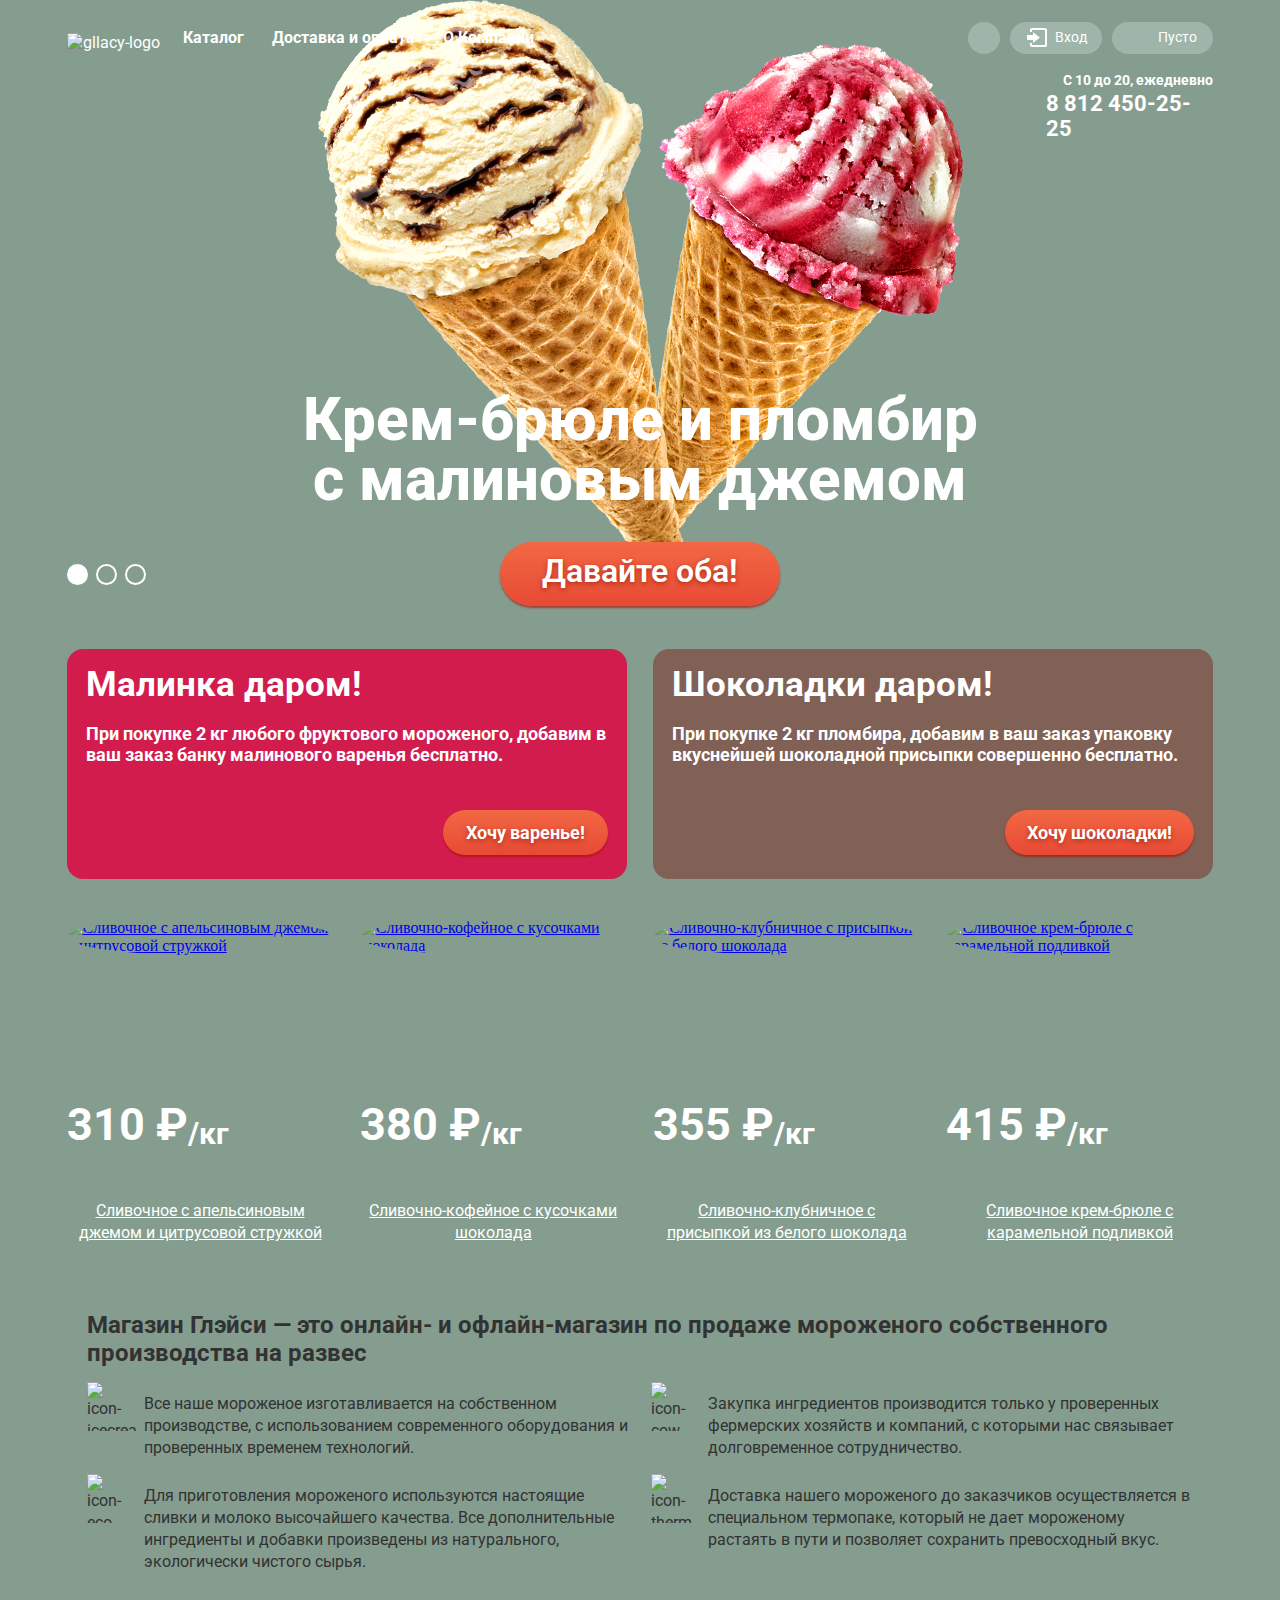
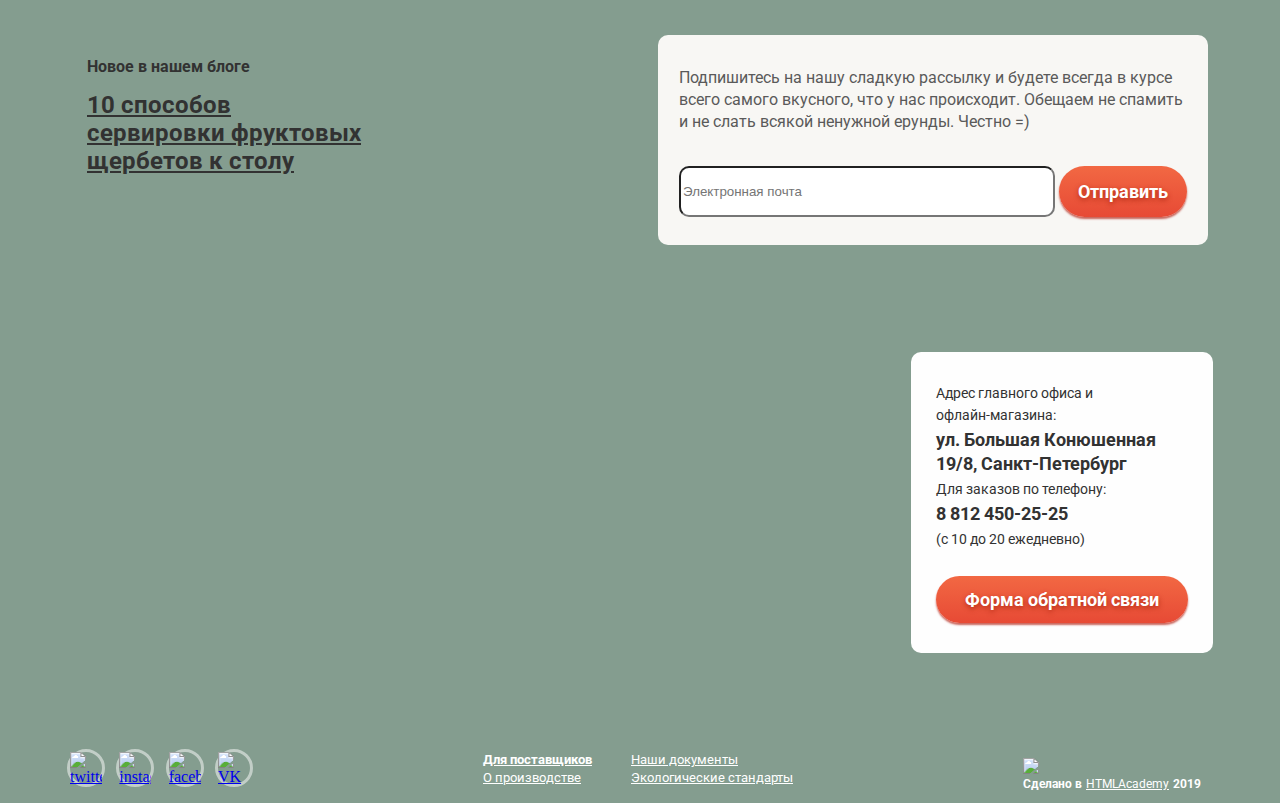
==== commit 8ed66a77: "some header forms" ====
--- a/index.html
+++ b/index.html
@@ -258,7 +258,7 @@
         <ul class="social-size">
           <li><a href="#" class="text-rich">Для поставщиков</a></li>
           <li><a href="#" class="text-thin">Наши документы</a></li>
-          <li><a href="#" class="text-thin">О производстве</a></li>
+          <li><a href="#" class="text-thin left-pad">О производстве</a></li>
           <li><a href="#" class="text-thin">Экологические стандарты</a></li>
         </ul>
   
--- a/css/style.css
+++ b/css/style.css
@@ -827,14 +827,14 @@
   width: 485px;
   padding-left: 57px;
   position: relative;
-  padding-top: 28px;
+  padding-top: 26px;
   line-height: 22px;
 }
 
 .tech-img{
   position: absolute;
   left: 0;
-  top: 20px;
+  top: 15px;
 }
 
 
@@ -947,7 +947,8 @@
   justify-content: flex-end;
   width: 1146px;
   margin-bottom: 80px;
-  margin-right: 0px;
+  margin-right: auto;
+  margin-left: auto;
 }
 
 .feedback-address{
@@ -971,6 +972,7 @@
   font-weight: bold;
   color: #ffffff;
   padding: 13px 25px;
+  margin-top: 24px;
 }
 
 .small-feedback-text{
@@ -979,6 +981,11 @@
   color: #323232;
   margin: 0;
   width: 175px;
+  line-height: 22px;
+}
+
+.small-feedback-text:nth-child(3){
+  margin-top: 24px;
 }
 
 .address{
@@ -986,7 +993,8 @@
   font-size: 18px;
   color: #323232;
   font-weight: bold;
-  padding: 10px 0;
+  padding: 0;
+  line-height: 24px;
   margin: 0;
   width: 225px;
 }
@@ -1342,6 +1350,7 @@
 
 .value-text{
   display: flex;
+  align-items: flex-end;
   margin-top: -65px;
   margin-bottom: 35px;
 }
@@ -1366,7 +1375,9 @@
   font-size: 16px;
   color: #ffffff;
   text-align: center;
-  width: 267px;
+  width: 255px;
+  margin-top: -5px;
+  line-height: 22px;
 }
 
 .sheet-list{
@@ -1471,9 +1482,12 @@
   align-items: center;
   list-style: none;
   flex-wrap: wrap;
-  justify-content: space-between;
+  padding: 0;
   width: 350px;
 }
+.social-size li{
+  width: 48%;
+}
 
 .text-rich{
   font-family: "Roboto", Arial, sans-serif;
@@ -1481,16 +1495,19 @@
   font-weight: bold;
   background-image: url(../img/heart.svg);
   background-repeat: no-repeat;
-  padding: 0 20px;
+  padding-left: 20px;
   color: #ffffff;}
 
 .text-thin{
   font-family: "Roboto", Arial, sans-serif;
   font-size: 13px;
   color: #ffffff;
-  padding: 0 20px;
-}
-
+  padding: 0;
+}
+
+.left-pad{
+  padding-left: 20px;
+}
 
 .html-block{
   width: 190px;
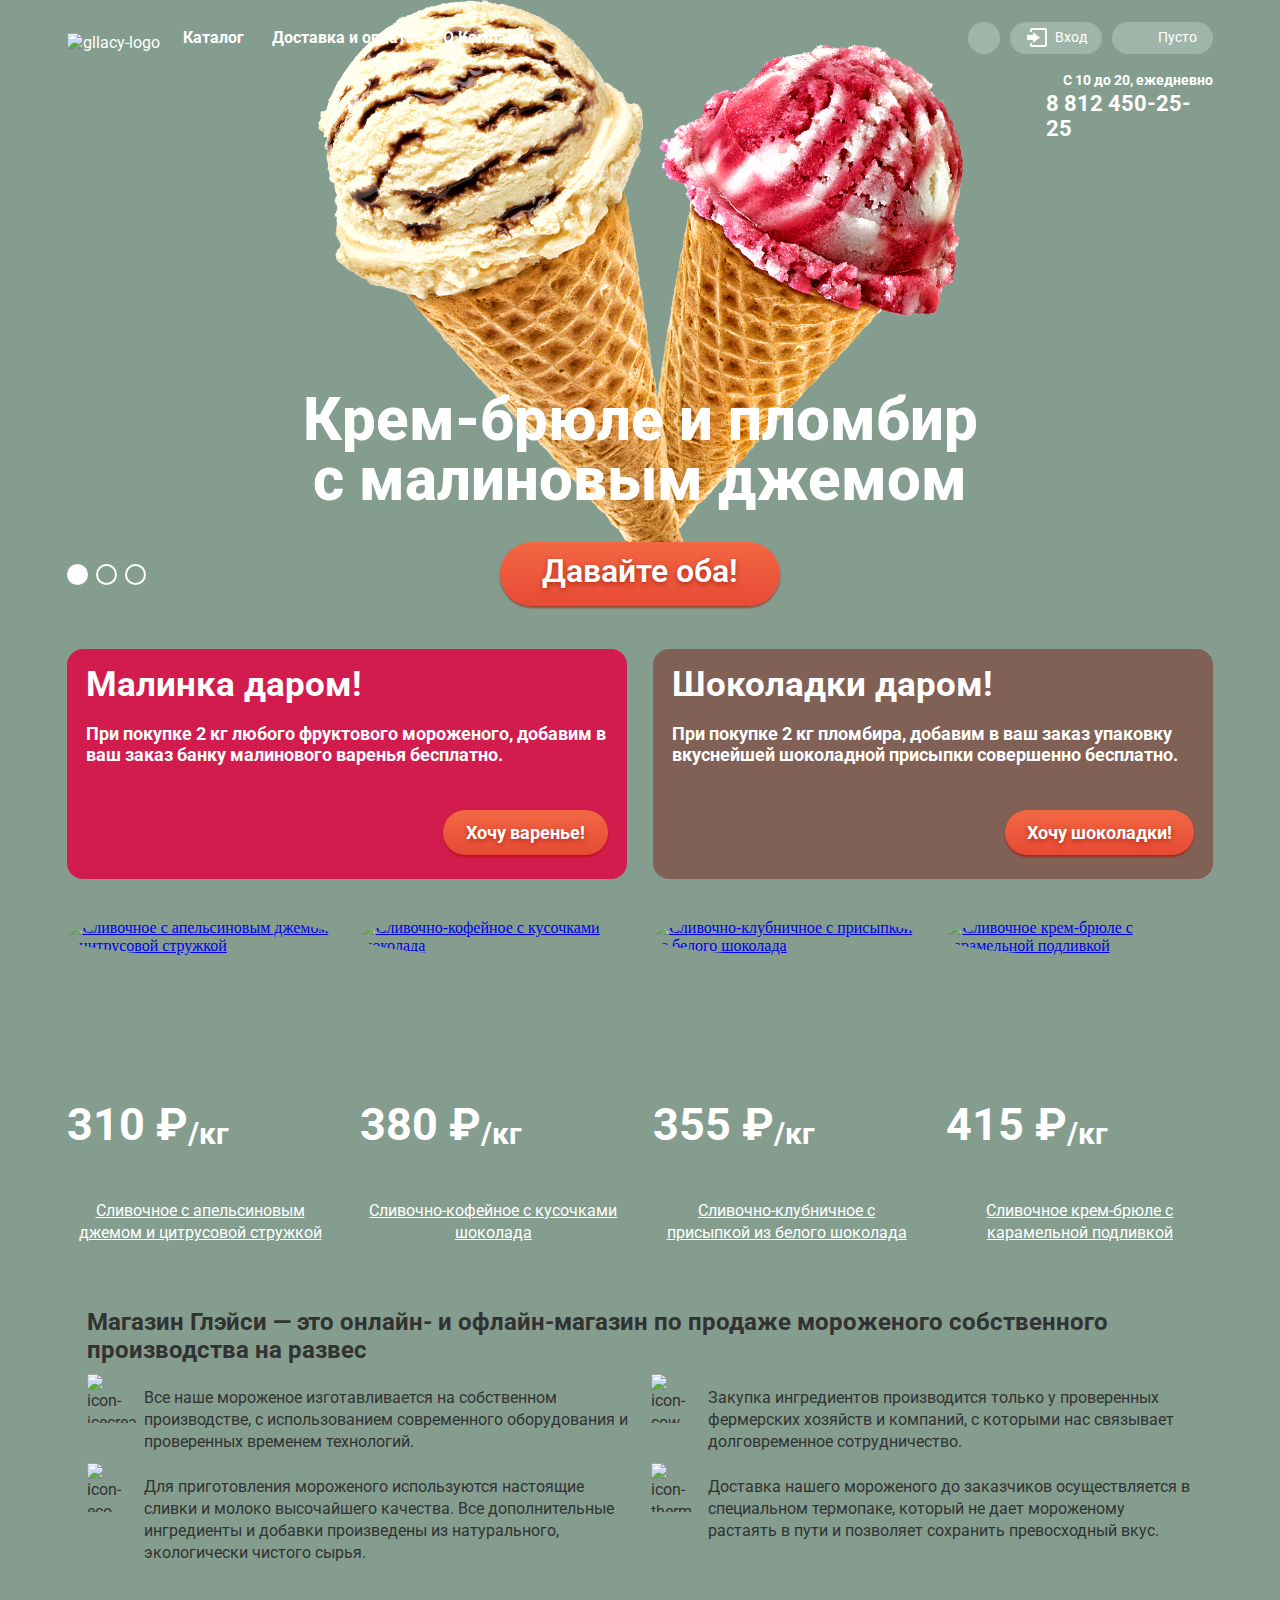
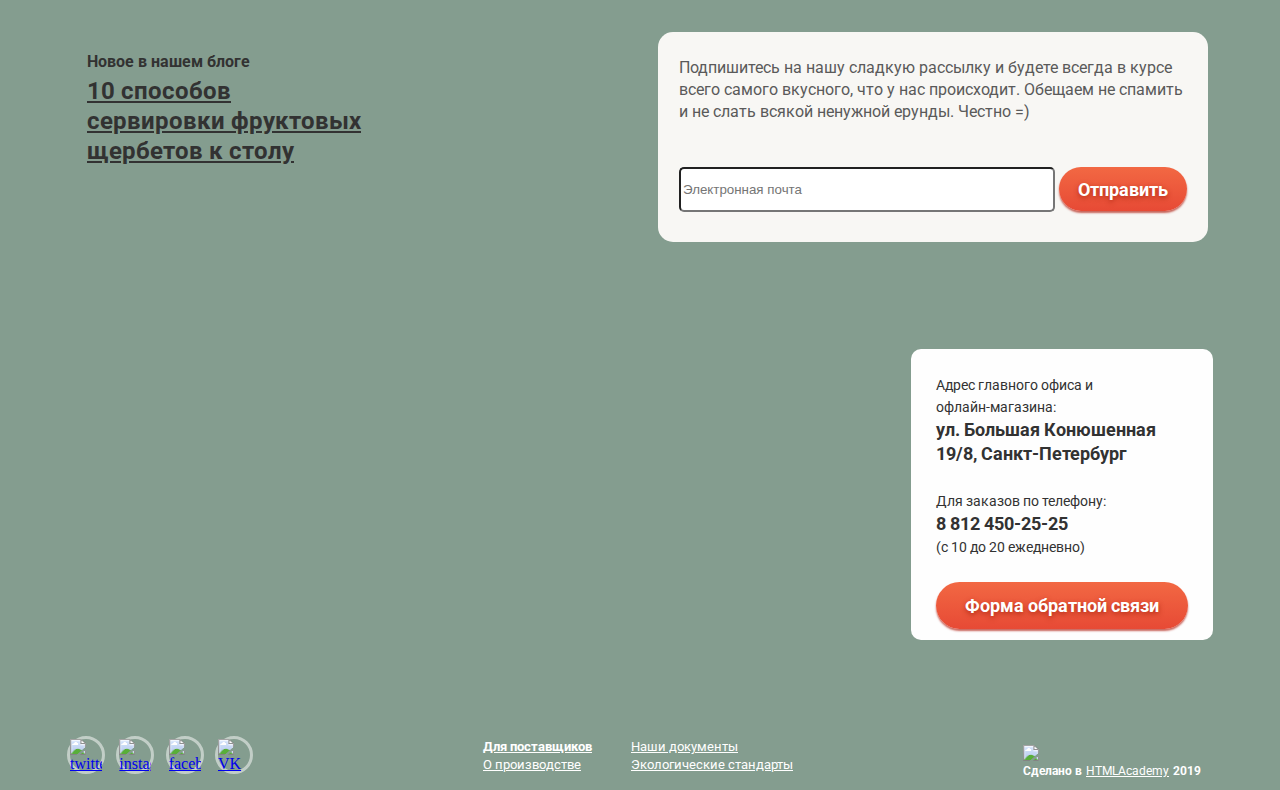
==== commit f315d725: "some header forms" ====
--- a/index.html
+++ b/index.html
@@ -229,7 +229,7 @@
             <span class="address">ул. Большая Конюшенная 19/8, Санкт-Петербург</span>
           <!-- </p> -->
           <!-- <p class="feedback-address"> -->
-            <span class="small-feedback-text">Для заказов по телефону:</span>
+            <span class="small-feedback-text top-pad">Для заказов по телефону:</span>
             <span class="address">8 812 450-25-25</span>
             <span class="small-feedback-text">(с 10 до 20 ежедневно)</span>
           <!-- </p> -->
--- a/css/style.css
+++ b/css/style.css
@@ -37,6 +37,7 @@
 
 input[class="button"]{
   width: 139px;
+  height: 44px;
 }
 
 .visually-hidden {
@@ -786,7 +787,7 @@
 
 
 .about-gllacy{
-  border-radius: 10px;
+  border-radius: 20px;
   background-image: url(../img/wafer.jpg);
   margin-bottom: 40px;
   margin-left: 27px;
@@ -827,14 +828,14 @@
   width: 485px;
   padding-left: 57px;
   position: relative;
-  padding-top: 26px;
+  padding-top: 23px;
   line-height: 22px;
 }
 
 .tech-img{
   position: absolute;
   left: 0;
-  top: 15px;
+  top: 10px;
 }
 
 
@@ -853,7 +854,7 @@
 .gllacy-blog-news{
   background-image: url(../img/strawberry.jpg);
   background-repeat: no-repeat;
-  border-radius: 10px;
+  border-radius: 15px;
   padding-left: 20px;
   width: 540px;
   height: 220px;
@@ -866,7 +867,7 @@
   font-family: "Roboto", Arial, sans-serif;
   font-size: 16px;
   color: #323232;
-  padding-top: 27px;
+  padding-top: 25px;
   margin: 0;
 }
 
@@ -876,13 +877,15 @@
   font-size: 24px;
   color: #323232;
   font-weight: bold;
-  padding-top: 15px;
+  padding-top: 5px;
+  line-height: 30px;
+
 }
 
 .outline-mail{
   width: 560px;
   height: 220px;  
-  border-radius: 10px;
+  border-radius: 15px;
   background-image: url(../img/mail.jpg); 
   display: flex;
   align-items: center;
@@ -892,7 +895,7 @@
   width: 550px;
   height: 210px;
   background-color: #f8f7f4;
-  border-radius: 10px;
+  border-radius: 15px;
   margin: 0 auto;
   padding: 0 0;
   
@@ -907,15 +910,14 @@
 }
 
 .mail-text{
-  padding: 32px 21px;
-  padding-bottom: 35px;
+  padding: 25px 21px;
   font-family: "Roboto", Arial, sans-serif;
   font-size: 16px;
   color: #5a5a5a;
   display: flex;
   flex-direction: column;
   justify-content: space-between;
-  height: 150px;
+  height: 160px;
   
 }
 
@@ -938,8 +940,9 @@
 
 .mail-form{
   width: 368px;
-  height: 45px;
-  border-radius: 10px;
+  height: 39px;
+  border-radius: 5px;
+  margin-bottom: 5px;
 }
 
 .aside-end{
@@ -957,7 +960,7 @@
 
 .feedback-ap{
   display: flex;
-  padding: 30px 25px;
+  padding: 25px 25px;
   flex-direction: column;
   height: 241px;
   width: 252px;
@@ -984,7 +987,7 @@
   line-height: 22px;
 }
 
-.small-feedback-text:nth-child(3){
+.top-pad{
   margin-top: 24px;
 }
 
@@ -1279,7 +1282,7 @@
 
 .gllacy-list{
   height: 325px;
-  margin-bottom: 40px;
+  margin-bottom: 37px;
   list-style: none;
   display: flex;
   justify-content: space-between;
@@ -1289,7 +1292,7 @@
 
 .gllacy-element{
   width: 266px;
-  margin-bottom: 45px;
+  margin-bottom: 40px;
   position: relative;
   display: flex;
   flex-direction: column;
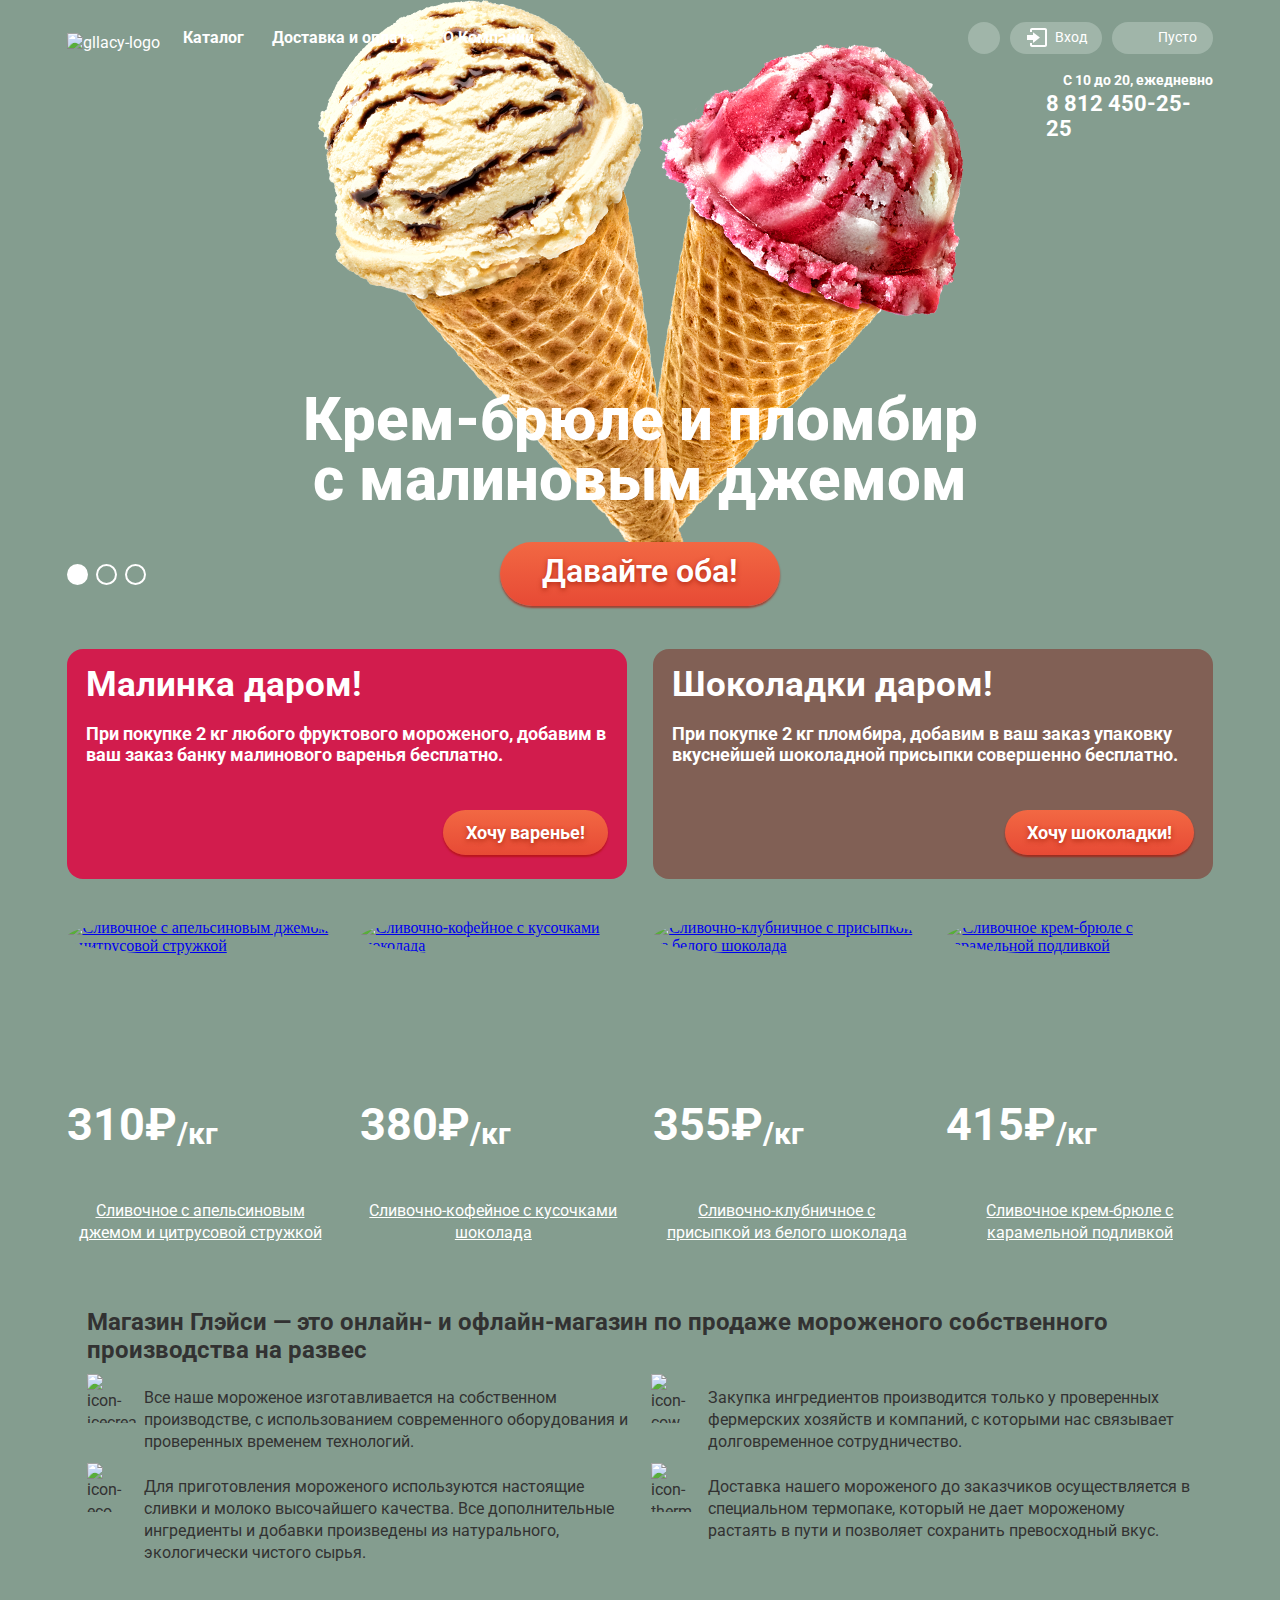
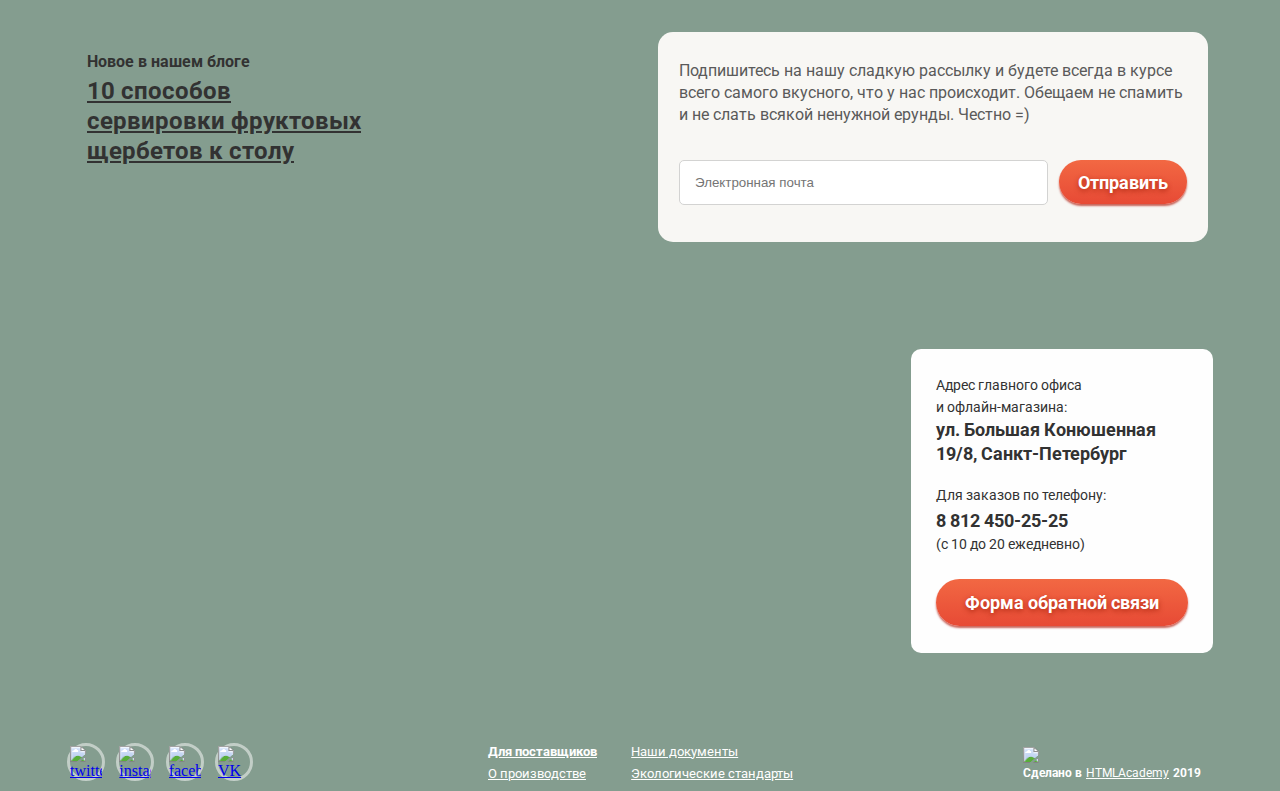
==== commit 6c749b97: "some header forms" ====
--- a/index.html
+++ b/index.html
@@ -138,7 +138,7 @@
                 <div class="ice-icon">
                   <a href="#"><img class="radius" src="img/gllacy_1_1.jpg" alt="Сливочное с апельсиновым джемом и цитрусовой стружкой" height="267" width="267"></a>
                   <div class="value-text">
-                  <span class="price">310 ₽</span>
+                  <span class="price">310₽</span>
                   <span class="weight">/кг</span>
                 </div>
                 </div>
@@ -149,7 +149,7 @@
                 <div class="ice-icon">
                   <a href="#"><img class="radius" src="img/gllacy_1_2.jpg" alt="Сливочно-кофейное с кусочками шоколада" height="267" width="267"></a>
                   <div class="value-text">
-                  <span class="price">380 ₽</span>
+                  <span class="price">380₽</span>
                   <span class="weight">/кг</span>
                   </div>
                 </div>
@@ -160,7 +160,7 @@
                 <div class="ice-icon">
                   <a href="#"><img class="radius" src="img/gllacy_1_3.jpg" alt="Сливочно-клубничное с присыпкой из белого шоколада" height="267" width="267"></a>
                   <div class="value-text">
-                    <span class="price">355 ₽</span>
+                    <span class="price">355₽</span>
                    <span class="weight">/кг</span>
                   </div>
                 </div>
@@ -171,7 +171,7 @@
                 <div class="ice-icon">
                   <a href="#"><img class="radius" src="img/gllacy_1_4.jpg" alt="Сливочное крем-брюле с карамельной подливкой" height="267" width="267"></a>
                   <div class="value-text">
-                  <span class="price">415 ₽</span>
+                  <span class="price">415₽</span>
                   <span class="weight">/кг</span>
                 </div>
                 </div>  
--- a/css/style.css
+++ b/css/style.css
@@ -111,6 +111,8 @@
 
 .submenu{
   display: none;
+  overflow: hidden;
+
 }
 
 .cat-str{
@@ -348,7 +350,7 @@
   flex-direction: column;
   justify-content: center;
   align-items: center;
-  padding: 0 18px;
+  padding: 0 15px;
   background-image: url(../img/basket-red.svg);
   background-repeat: no-repeat;
   background-color: #f8f7f4;
@@ -407,17 +409,9 @@
 .basket:hover,
 .basket:focus,
 .basket:active {
-  display: flex;
-  justify-content: center;
-  align-items: center;
-  padding: 0 18px;
   background-image: url(../img/basket-red.svg);
   background-repeat: no-repeat;
-  background-position: 17px 6px;
   background-color: #f8f7f4;
-  border-radius: 16px; 
-  min-width: 85px;
-  height: 32px;
 
 }
 
@@ -910,14 +904,15 @@
 }
 
 .mail-text{
-  padding: 25px 21px;
+  padding: 28px 21px;
+  padding-bottom: 30px;
   font-family: "Roboto", Arial, sans-serif;
   font-size: 16px;
   color: #5a5a5a;
   display: flex;
   flex-direction: column;
   justify-content: space-between;
-  height: 160px;
+  height: 150px;
   
 }
 
@@ -939,10 +934,12 @@
 
 
 .mail-form{
-  width: 368px;
-  height: 39px;
+  width: 350px;
+  height: 41px;
   border-radius: 5px;
   margin-bottom: 5px;
+  padding-left: 15px;
+  border: 1px #d3d3d2 solid;
 }
 
 .aside-end{
@@ -961,6 +958,7 @@
 .feedback-ap{
   display: flex;
   padding: 25px 25px;
+  padding-bottom: 38px;
   flex-direction: column;
   height: 241px;
   width: 252px;
@@ -983,12 +981,14 @@
   font-size: 14px;
   color: #323232;
   margin: 0;
+  width: 153px;
+  line-height: 22px;
+}
+
+.top-pad{
+  margin-top: 18px;
   width: 175px;
-  line-height: 22px;
-}
-
-.top-pad{
-  margin-top: 24px;
+  margin-bottom: 3px;
 }
 
 .address{
@@ -1044,21 +1044,28 @@
 
 /* inner page styles */
 
-.navigation-inner{}
+.navigation-inner{
+  margin-bottom: 21px;
+}
 
 .navigation-inner-list{
   list-style: none;
   display: flex;
+  padding-left: 27px;
+  margin-top: 21px;
+  margin-bottom: 4px;
 }
 
 .navigation-inner-link{
-  margin-right: 10px;
+  margin-right: 5px;
+  margin-bottom: 10px;
   font-family: "Roboto", Arial, sans-serif;
   font-size: 14px;
   color: #ffffff;
 }
 
 .gllacy-category{
+  margin: 0;
   font-family: "Roboto", Arial, sans-serif;
   padding-left: 27px;
   font-size: 35px;
@@ -1072,14 +1079,16 @@
   flex-wrap: wrap;
   list-style: none;
   padding: 0 27px;
+  margin-bottom: 40px;
+  margin-top: 0px;
 
 }
 
 .name{
   font-family: "Roboto", Arial, sans-serif;
-  font-size: 16px;
-  color: #ffffff;
-  padding: 10px 16px; 
+  font-size: 14px;
+  color: #ffffff;
+  padding: 6px 16px; 
   margin-bottom: 0;
 }
 
@@ -1103,10 +1112,10 @@
   background-position: right 18px center;
   border-radius: 50px;
   font-family: "Roboto", Arial, sans-serif;
-  font-size: 14px;
-  color: #ffffff;
-  padding: 0px 16px; 
-  width: 193px;
+  font-size: 16px;
+  color: #ffffff;
+  padding: 0px 15px; 
+  width: 195px;
   height: 36px;
   -webkit-appearance: none;
 }
@@ -1122,7 +1131,7 @@
   position: relative;
   background-color: #a9bab0;
   border-radius: 30px;
-  margin-bottom: 32px;
+  margin-bottom: 10px;
   width: 218px;
   height: 36px;
 }
@@ -1131,14 +1140,14 @@
   position: absolute;
   top: 18px;
   left: 21px;
-  height: 2px;
+  height: 4px;
   width: 176px;
   background: rgba(255, 255, 255, 0.6);
 }
 
 .range-controls .bar {
   width: 98px;
-  height: 2px;
+  height: 4px;
   margin-left: 22px;
   background: #ffffff;
 }
@@ -1186,18 +1195,18 @@
 
 .fat{
   position: relative;
-  padding-left: 33px;
+  padding-left: 30px;
   font-family: "Roboto", Arial, sans-serif;
   font-size: 16px;
   color: #ffffff;
-  margin-right: 18px;
+  margin-right: 15px;
 }
 
 .fat::before{
   left: 0;
-  top: 0;
-  width: 25px;
-  height: 25px;
+  top: 5px;
+  width: 22px;
+  height: 22px;
   content: "";
   background-image: url(../img/radio-off.svg);
   background-repeat: no-repeat;
@@ -1211,6 +1220,10 @@
   background-repeat: no-repeat;
 }
 
+.no-margin{
+  margin: 0;
+}
+
 .stuff{
   display: flex;
   flex-direction: column;
@@ -1219,19 +1232,20 @@
 
 .stuff-list{
   position: relative;
-  padding-left: 33px;
+  padding-left: 30px;
   font-family: "Roboto", Arial, sans-serif;
   font-size: 16px;
   color: #ffffff;
-  margin-right: 18px;
+  margin-right: 0px;
 }
 
 .stuff-list::before{
-  left: 0;
-  top: 0;
-  width: 25px;
-  height: 25px;
+  left: 2px;
+  top: 0px;
+  width: 20px;
+  height: 20px;
   content: "";
+  background-size: 100%;
   background-image: url(../img/checkbox-off.svg);
   background-repeat: no-repeat;
   position: absolute;
@@ -1242,6 +1256,12 @@
 .stuff-input:checked + .stuff-list::before{
   background-image: url(../img/checkbox-on.svg);
   background-repeat: no-repeat; 
+  width: 24px;
+  height: 24px;
+}
+
+.pad-left{
+  padding-left: 35px;
 }
 
 .fillers{
@@ -1267,7 +1287,7 @@
   color: #ffffff;
   background-color: #a9bab0;
   border: 2px #fcfcfc solid;
-  margin-top: 38px;
+  margin-top: 28px;
   /* position: absolute;
   top: 50%;
   transform: translateY(-50%); */
@@ -1281,8 +1301,8 @@
 }
 
 .gllacy-list{
-  height: 325px;
-  margin-bottom: 37px;
+  /* height: 325px; */
+  margin-bottom: 0px;
   list-style: none;
   display: flex;
   justify-content: space-between;
@@ -1292,7 +1312,7 @@
 
 .gllacy-element{
   width: 266px;
-  margin-bottom: 40px;
+  margin-bottom: 37px;
   position: relative;
   display: flex;
   flex-direction: column;
@@ -1388,35 +1408,73 @@
   display: flex;
   width: 1146px;
   height: 50px;
-  padding: 0 27px;
+  padding: 0;
+  margin-left: 27px;
+  margin-right: 27px;
   justify-content: flex-end;
   border-bottom: 2px solid #a9bbb1;
-}
-
-.list-arrow-left{
-  opacity: 0.2;
-  transform: scale(-1,1)
-}
+  margin-top: 47px;
+  margin-bottom: 18px;
+}
+
+
 
 .list-element{
   font-family: "Roboto", Arial, sans-serif;
   font-size: 16px;
   color: #ffffff;
   font-weight: medium;
-  margin-right: 21px;
+  margin-right: 20px;
   text-decoration: none;
   width: 20px;
   height: 20px;
 }
 
+.first-page{
+  width: 25px;
+  height: 25px;
+
+  margin-right: 13px;
+  /* font-family: "Roboto", Arial, sans-serif;
+  font-size: 16px;
+  color: #323232;
+  font-weight: medium;
+  background-color: #ffffff;
+  border-radius: 50%;
+  margin-right: 10px;
+  text-decoration: none; */
+}
+
+.first-page-text{
+  /* width: 25px;
+  height: 25px; */
+  padding: 2px 8px;
+  font-family: "Roboto", Arial, sans-serif;
+  font-size: 16px;
+  color: #323232;
+  font-weight: medium;
+  background-color: #ffffff;
+  border-radius: 50%;
+  text-decoration: none;
+}
+
 .list-arrow{
   background-image: url(../img/icon-right-small.svg);
   background-repeat: no-repeat;
   display: block;
-  margin-right: 21px;
+  margin-top: 3px;
+  margin-left: 3px;
   text-decoration: none;
-  width: 20px;
+  width: 10px;
   height: 20px;
+}
+
+.list-arrow-left{
+  opacity: 0.2;
+  transform: scale(-1,1);
+  margin-right: 15px;
+  margin-left: 0px;
+
 }
 
 /* footer styles */
@@ -1426,6 +1484,7 @@
   display: flex;
   align-items: center;
   justify-content: space-between;
+  margin-top: 0px;
 }
 
 
@@ -1445,6 +1504,7 @@
   width: 186px;
   justify-content: space-between;
   padding: 0 0;
+  margin: 0;
 }
 
 .social-button{
@@ -1486,26 +1546,29 @@
   list-style: none;
   flex-wrap: wrap;
   padding: 0;
-  width: 350px;
+  width: 340px;
+  height: 45px;
+  margin: 0;
 }
 .social-size li{
   width: 48%;
 }
 
 .text-rich{
+  height: 20px;
   font-family: "Roboto", Arial, sans-serif;
   font-size: 13px;
   font-weight: bold;
   background-image: url(../img/heart.svg);
   background-repeat: no-repeat;
   padding-left: 20px;
-  color: #ffffff;}
+  color: #ffffff;
+}
 
 .text-thin{
   font-family: "Roboto", Arial, sans-serif;
   font-size: 13px;
   color: #ffffff;
-  padding: 0;
 }
 
 .left-pad{
@@ -1518,6 +1581,7 @@
   flex-direction: column;
   justify-content: flex-end;
   padding: 0 0;
+  margin-bottom: 10px;
 }
 
 .html-img{}
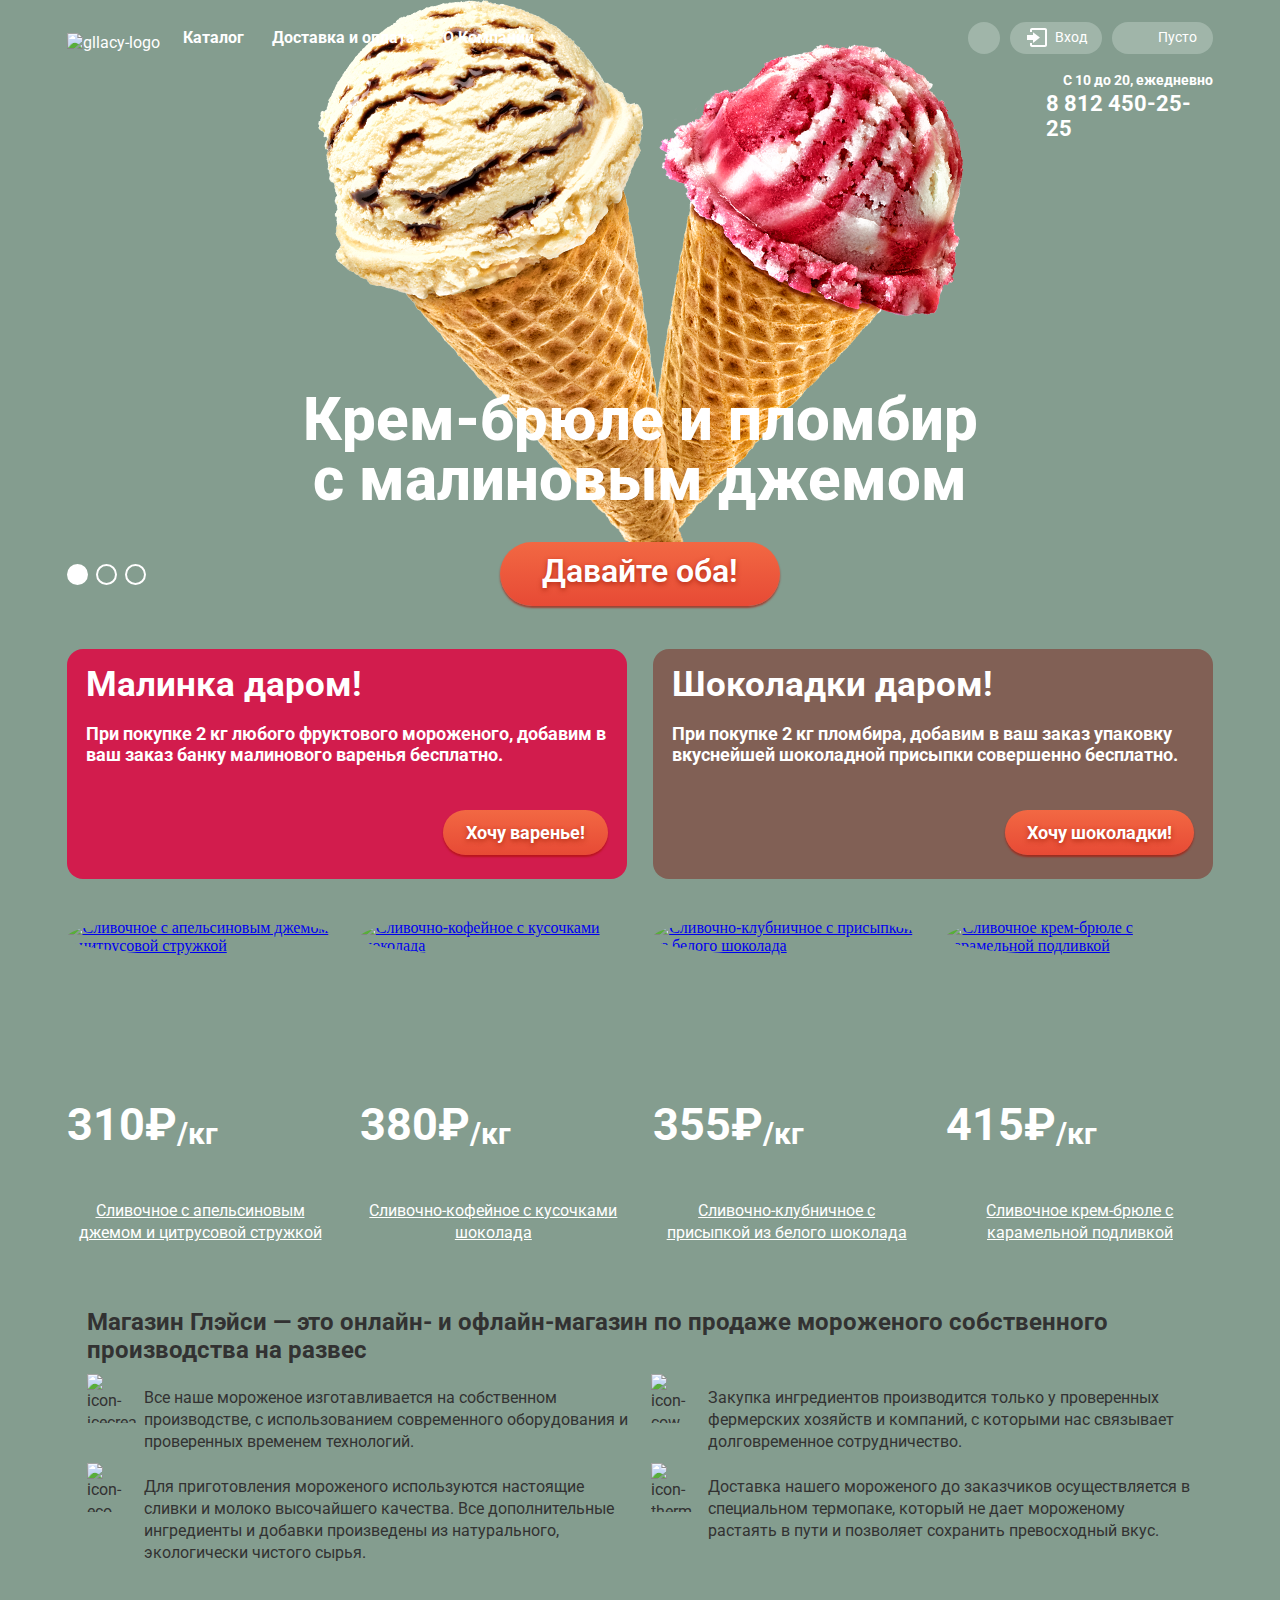
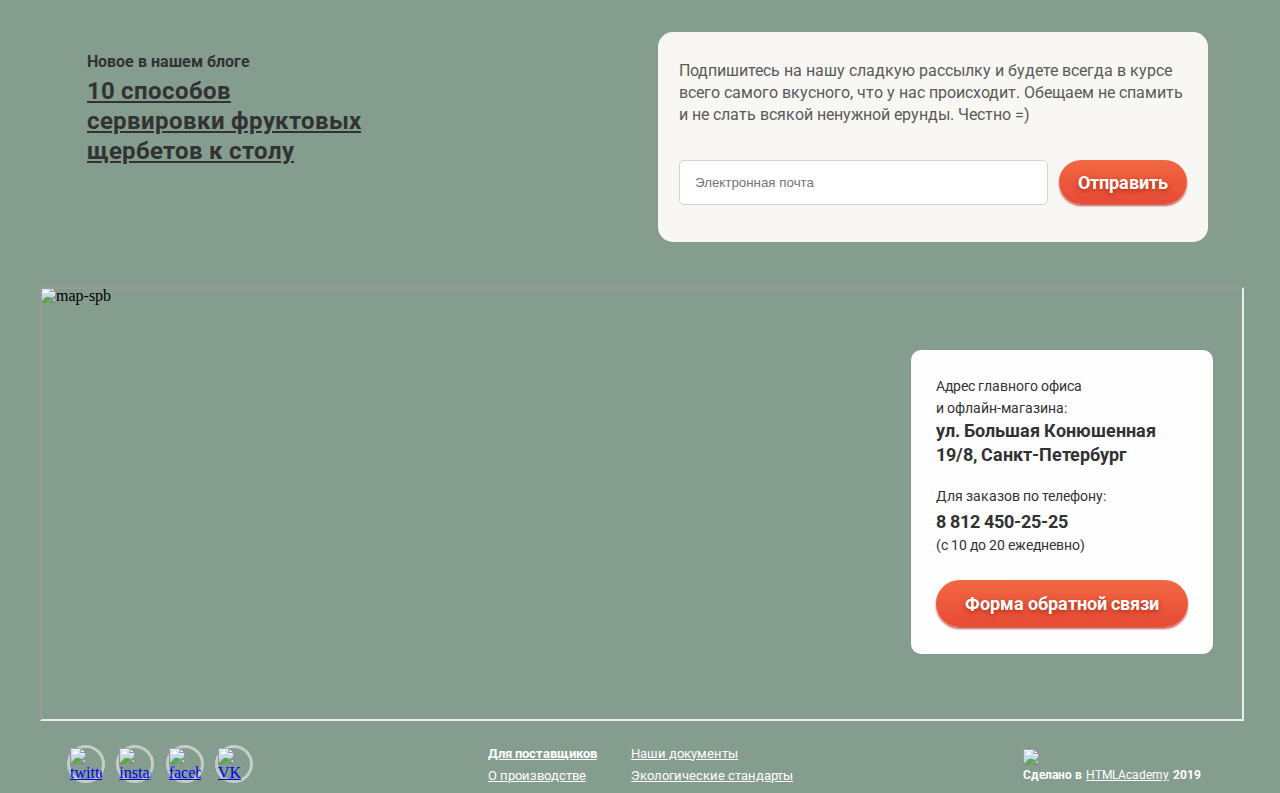
==== commit eea8e786: "some header forms" ====
--- a/index.html
+++ b/index.html
@@ -7,12 +7,13 @@
     <link href="https://fonts.googleapis.com/css?family=Roboto:400,500,700&display=swap&subset=cyrillic" rel="stylesheet">
     <link href="css/normalize.css" rel="stylesheet">
     <link href="css/style.css" rel="stylesheet">
+    <link href="js/script.js" rel="script">
   </head>
   <body>
     <header class="header-main">
       <nav class="navigation-main">
           <ul class="navigation-site">
-              <li class="navigation-nobacklight"><a><img src="img/logo.svg" alt="gllacy-logo" width="154" height="64"><span class="visually-hidden">logo</span></a></li>
+              <li class="navigation-nobacklight upper"><a><img src="img/logo.svg" alt="gllacy-logo" width="154" height="64"><span class="visually-hidden">logo</span></a></li>
               <li class="navigation-nobacklight"><a class="cat-background" href="#">Каталог</a>
                 <ul class="submenu">
                   <li class="cat-str"><a href="#" class="cat-list">Новинки</a></li>
@@ -221,34 +222,39 @@
           </section>
         </div>
       </div>
-      <div class="aside-end">
-        <aside class="feedback-ap">
-          <h3 class="visually-hidden">Форма обратной связи</h3>
-          <!-- <p class="feedback-address"> -->
-            <span class="small-feedback-text">Адрес главного офиса и офлайн-магазина:</span>
-            <span class="address">ул. Большая Конюшенная 19/8, Санкт-Петербург</span>
-          <!-- </p> -->
-          <!-- <p class="feedback-address"> -->
-            <span class="small-feedback-text top-pad">Для заказов по телефону:</span>
-            <span class="address">8 812 450-25-25</span>
-            <span class="small-feedback-text">(с 10 до 20 ежедневно)</span>
-          <!-- </p> -->
-          <a class="button" href="form.html">Форма обратной связи</a>
-        </aside>
+      
+      
+      <div class="map">
+          <div class="aside-end">
+              <aside class="feedback-ap">
+                <h3 class="visually-hidden">Форма обратной связи</h3>
+              
+                  <span class="small-feedback-text">Адрес главного офиса и офлайн-магазина:</span>
+                  <span class="address">ул. Большая Конюшенная 19/8, Санкт-Петербург</span>
+                
+                  <span class="small-feedback-text top-pad">Для заказов по телефону:</span>
+                  <span class="address">8 812 450-25-25</span>
+                  <span class="small-feedback-text">(с 10 до 20 ежедневно)</span>
+              
+                <a class="button button-feedback" href="form.html">Форма обратной связи</a>
+              </aside>
+            </div>
+        <img src="img/map-spb.jpg" height="430" width="1200" alt="map-spb">
+        <iframe src="https://www.google.com/maps/embed?pb=!1m18!1m12!1m3!1d1998.6037872533277!2d30.320858716096975!3d59.93871648187614!2m3!1f0!2f0!3f0!3m2!1i1024!2i768!4f13.1!3m3!1m2!1s0x4696310fca145cc1%3A0x42b32648d8238007!2z0JHQvtC70YzRiNCw0Y8g0JrQvtC90Y7RiNC10L3QvdCw0Y8g0YPQuy4sIDE5LzgsINCh0LDQvdC60YIt0J_QtdGC0LXRgNCx0YPRgNCzLCAxOTExODY!5e0!3m2!1sru!2sru!4v1562269868306!5m2!1sru!2sru" width="1200" height="430" class="real-map" allowfullscreen></iframe>
+        <div class="background-modal"></div>
+        <form class="feedback-form" action="https://echo.htmlacademy.ru">
+          <div class="feedback-head">
+            <h1 class="feedback-form-head">Мы обязательно вам ответим!</h1>
+            <a href="#" class="del-show"><img src="img/cross-big.svg" alt="exit" width="20" height="20"></a>
+          </div>
+          <input type="text" class="form-name" name="login" placeholder="Как вас зовут?">
+          <input type="email" class="form-name" name="email" placeholder="Ваша почта для ответа">
+          <input type="text" class="form-text" name="feedback" placeholder="Напишите что-нибудь...">
+          <input type="submit" class="button" name="send-button" value="Отправить">
+        </form>
       </div>
-      <form class="feedback-form" action="https://echo.htmlacademy.ru">
-        <div class="feedback-head">
-          <h1 class="feedback-form-head">Мы обязательно вам ответим!</h1>
-          <img src="img/cross-big.svg" alt="exit" width="20" height="20">
-        </div>
-        <input type="text" class="form-name" name="login" placeholder="Как вас зовут?">
-        <input type="email" class="form-name" name="email" placeholder="Ваша почта для ответа">
-        <input type="text" class="form-text" name="feedback" placeholder="Напишите что-нибудь...">
-        <input type="submit" class="button" name="send-button" value="Отправить">
-      </form>
     </main>
     <footer class="footer-main">
-        <h4 class="visually-hidden">социальные сети</h4>
         <ul class="icon-size">
             <li><a class="social-button" href="#"><img src="img/twitter.svg" alt="twitter" height="32" width="32"><span class="visually-hidden">Twitter</span></a></li>
             <li><a class="social-button" href="#"><img src="img/instagram.svg" alt="instagram" height="32" width="32"><span class="visually-hidden">Instagram</span></a></li>
@@ -273,5 +279,21 @@
           </div>
         </div>
       </footer>
+      <script>
+        var popup = document.querySelector(".button-feedback");
+        var feedback_form = document.querySelector(".feedback-form");
+        var background_modal = document.querySelector(".background-modal");
+        popup.addEventListener("click", function (evt){
+        evt.preventDefault(); 
+        feedback_form.classList.add("modal-show");
+        background_modal.classList.add("modal-show");
+        });
+        var close_popup = document.querySelector(".del-show");
+        close_popup.addEventListener("click", function (evt){
+        evt.preventDefault(); 
+        feedback_form.classList.remove("modal-show");
+        background_modal.classList.remove("modal-show");
+        });
+      </script>
   </body>
 </html>
--- a/css/style.css
+++ b/css/style.css
@@ -85,6 +85,7 @@
   display: flex;
   flex-direction: column;
   position: relative;
+  margin-bottom: 10px;
 }
 
 .navigation-nobacklight:first-child{
@@ -104,9 +105,14 @@
   font-size: 16px;
   font-weight: bold;
   border-radius: 20px;
-  padding: 5px 14px;
+  padding: 6px 14px;
   text-decoration: none;
-  margin-bottom: 10px;
+  /* margin-bottom: 10px; */
+  height: 18px;
+}
+
+.upper{
+  margin-top: 10px; 
 }
 
 .submenu{
@@ -137,11 +143,14 @@
 }
 
 .cat-str:hover,
-.cat-str:focus,
+.cat-str:focus{
+  background-color: #fbded8;
+}
+
+
 .cat-str:active{
-  background-color: #fbded8;
-}
-
+  background-color: #f6b5a5;
+}
 
 .cat-list{
   font-family: "Roboto", Arial, sans-serif;
@@ -153,10 +162,10 @@
 }
 
 
+
+
 .navigation-nobacklight:hover .submenu,
-.navigation-nobacklight:focus .submenu,
-.navigation-nobacklight:active .submenu{
-  
+.navigation-nobacklight:focus .submenu{
   width: 144px;
   padding: 0;
   background-color: #f8f7f4;
@@ -169,14 +178,24 @@
   top: 37px;
 }
 
+.navigation-nobacklight:active .submenu{
+
+}
+
 .inner-cat{
   background-color: #d07058;
-  
   border-radius: 15px;
-}
-
-
-
+  position: relative;
+}
+
+.navigation-nobacklight:hover::before{
+  content: "";
+  position: absolute;
+  top: 30px;
+  left: 0;
+  height: 6px;
+  width: 87px;
+}
 
 .navigation-user{
   padding: 0 0;
@@ -245,8 +264,11 @@
 }
 
 .search-form input{
-  width: 310px;
+  width: 280px;
   height: 44px;
+  border: 1px #cacac7 solid;
+  border-radius: 5px;
+  padding: 0 15px;
 }
 
 .entry-text{
@@ -324,6 +346,12 @@
   justify-content: space-between;
 }
 
+.bot-orient .button{
+  width: 100px;
+  padding: 14px 25px;
+  font-size: 18px;
+}
+
 .clm-text{
   display: flex;
   flex-direction: column;
@@ -332,9 +360,11 @@
 }
 
 .mail-pas{
+  padding: 0 14px;
   height: 44px;
-  border-radius: 10px;
-  width: 234px;
+  width: 206px;
+  border: 1px #cacac7 solid;
+  border-radius: 5px;
 
 }
 
@@ -342,6 +372,7 @@
   font-family: "Roboto", Arial, sans-serif;
   font-size: 13px;
   color: #323232;
+  font-weight: lighter;
 }
 
 .basket{
@@ -456,26 +487,40 @@
   padding-top: 20px;
   padding-left: 0;
   padding-right: 0;
-  
+  display: flex;
+  align-items: center;  
+}
+
+.cross{
+  margin-right: 14px;
+}
+
+.basket-ice{
+  border-radius: 50%;
+  margin-right: 14px;
 }
 
 .basket-element{
-  width: 216px;
   font-family: "Roboto", Arial, sans-serif;
   font-size: 13px;
   color: #323232;
+  margin-right: 33px;
+  width: 217px;
 }
 
 .basket-weight{
   font-family: "Roboto", Arial, sans-serif;
   font-size: 13px;
   color: #323232;
+
+  margin-right: 5px;
 }
 
 .basket-price{
   font-family: "Roboto", Arial, sans-serif;
   font-size: 13px;
   color: #999999;
+  margin-right: 28px;
 }
 
 .basket-value{
@@ -488,6 +533,14 @@
   display: flex;
   flex-direction: column;
   align-items: flex-end;
+  border-top: 1px #cacac7 solid;
+  margin-top: 18px;
+}
+
+.underlist .button{
+  font-size: 18px;
+  padding: 12px 15px;
+
 }
 
 .value-underlist{
@@ -675,6 +728,12 @@
 #product-2:checked ~ .site-wrapper label[for="product-2"],
 #product-3:checked ~ .site-wrapper label[for="product-3"] {
   background-color: #ffffff;
+}
+
+#product-1 ~ .site-wrapper label[for="product-1"]:hover,
+#product-2 ~ .site-wrapper label[for="product-2"]:hover,
+#product-3 ~ .site-wrapper label[for="product-3"]:hover {
+  background-color: #b2c1b7;
 }
 
 .stock{
@@ -842,7 +901,7 @@
   align-items: center;
   margin-left: 0;
   margin-right: 0;
-  margin-bottom: 102px;
+  margin-bottom: 40px;
 }
 
 .gllacy-blog-news{
@@ -943,12 +1002,15 @@
 }
 
 .aside-end{
+  position: absolute;
   display: flex;
   justify-content: flex-end;
-  width: 1146px;
+  width: 1173px;
+  margin-top: 63px;
   margin-bottom: 80px;
-  margin-right: auto;
+  margin-right: 27px;
   margin-left: auto;
+  z-index: 20;
 }
 
 .feedback-address{
@@ -1002,8 +1064,29 @@
   width: 225px;
 }
 
+.background-modal{
+  display: none;
+  /* display: flex; */
+  width: 100vw;
+  height: 100vh;
+  position: fixed;
+  left: 0;
+  top: 0;
+  z-index: 99;
+  background-color: #000000;
+  opacity: 0.3;
+}
+
+.button-feedback{
+
+}
+
 .feedback-form{
   display: none;
+  position: fixed;
+  left: 50%;
+  top: 50%;
+  transform: translate(-50%, -50%);
   /* display: flex; */
   flex-direction: column;
   height: 442px;
@@ -1014,6 +1097,11 @@
   padding-right: 25px;
   padding-bottom: 25px;
   padding-top: 0;
+  z-index: 100;
+}
+
+.modal-show{
+  display: flex;
 }
 
 .feedback-head{
@@ -1030,18 +1118,55 @@
 }
 
 .form-name{
-  height: 44px;;
+  border: 1px #cacac7 solid;
+  height: 44px;
   margin: 10px 0;
   border-radius: 5px;
+  padding-left: 15px;
+  font-family: "Roboto", Arial, sans-serif;
+  font-size: 16px;
+  color: #999999;
 }
 
 .form-text{
+  border: 1px #cacac7 solid;
   border-radius: 5px;
   padding-bottom: 126px;
   padding-top: 14px;
   margin-bottom: 28px;
-}
-
+  padding-left: 15px;
+  font-family: "Roboto", Arial, sans-serif;
+  font-size: 16px;
+  color: #999999;
+}
+
+.feedback-form .button{
+  font-size: 18px;
+  padding: 13px 24px;
+  margin-left: auto;
+}
+
+.map{
+  width: 1200px;
+  height: 430px;
+  margin-bottom: 18px;
+  position: relative;
+
+}
+
+.real-map{
+  position: absolute;
+  top: 0;
+  left: 0;
+}
+
+/* .img-map{
+  background-image: url(../img/pin.svg);
+  background-repeat: no-repeat;
+  position: absolute;
+  top: 0;
+  left: 0;
+} */
 /* inner page styles */
 
 .navigation-inner{
@@ -1357,7 +1482,8 @@
   margin-left: 0;
   margin-top: 15px;
   position: absolute;
-  bottom: -60px;
+  bottom: -50px;
+  left: 0;
   display: none;
   
   font-family: "Roboto", Arial, sans-serif;
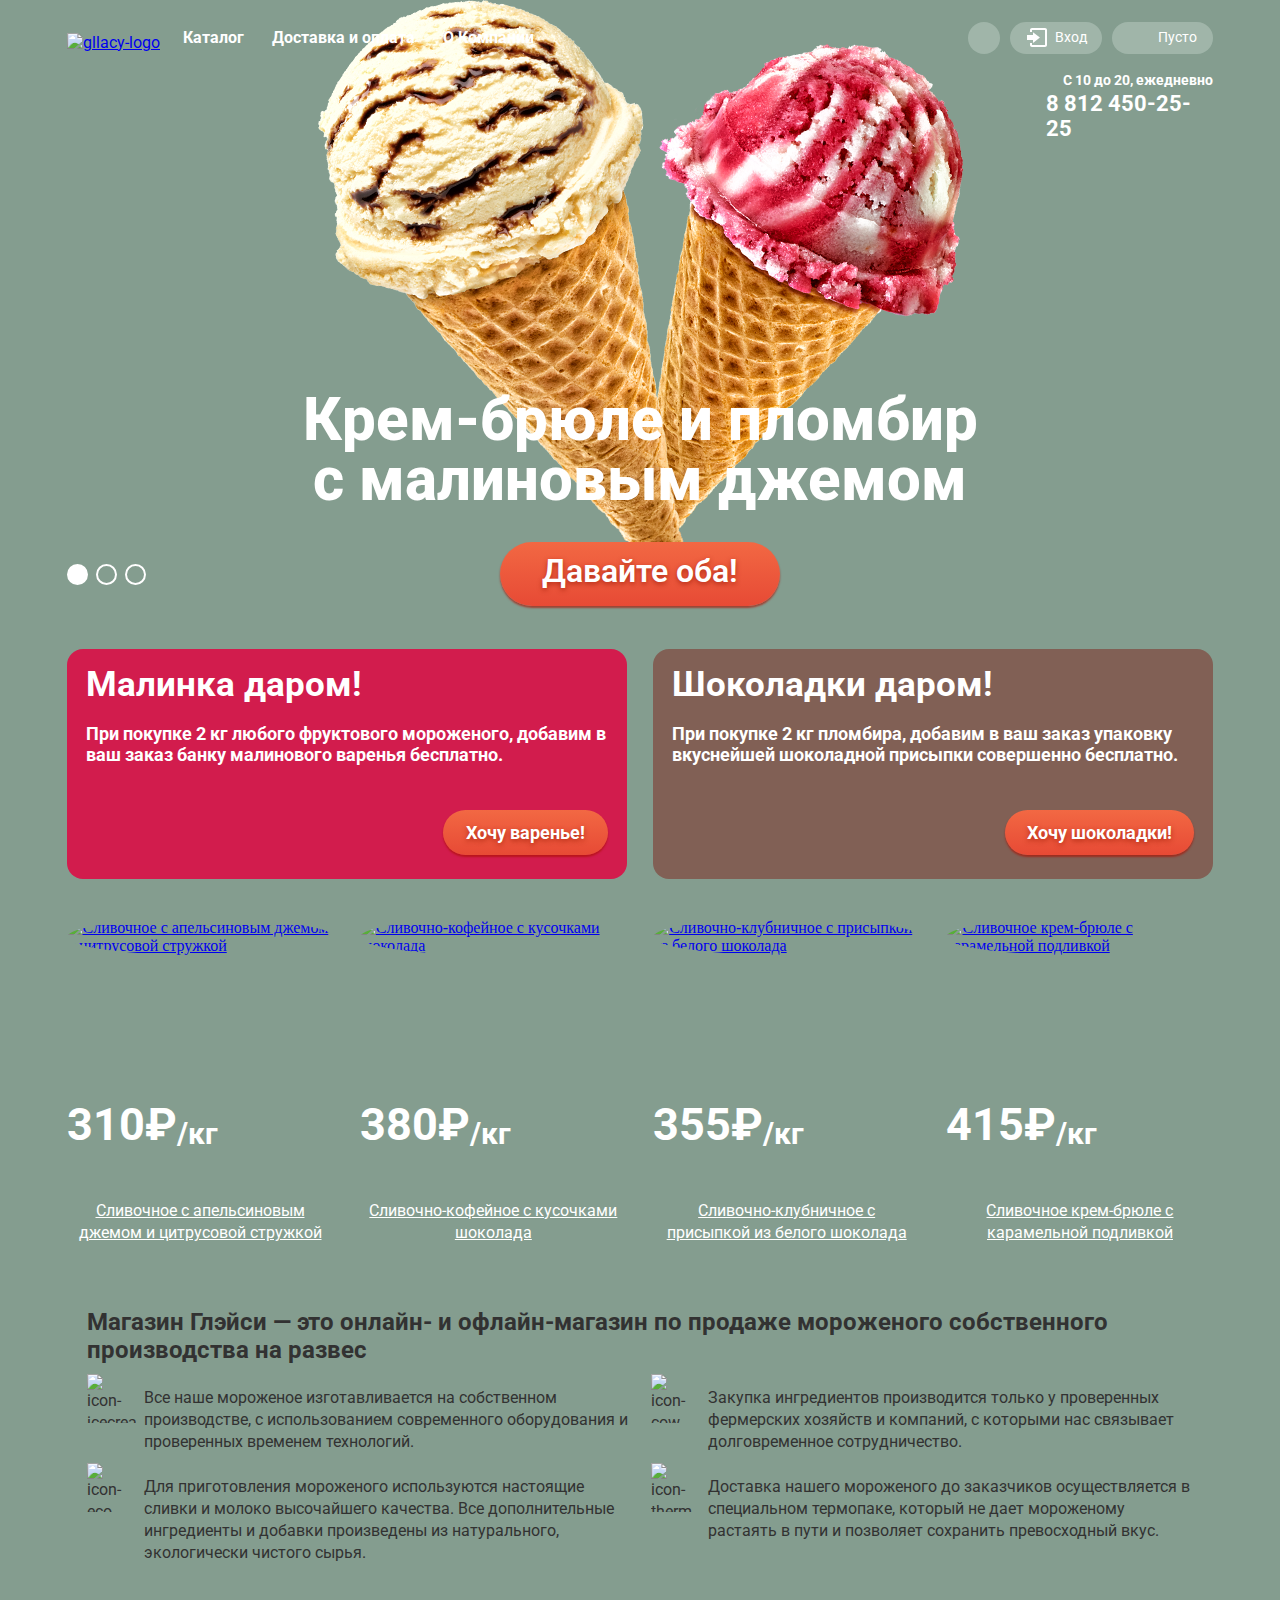
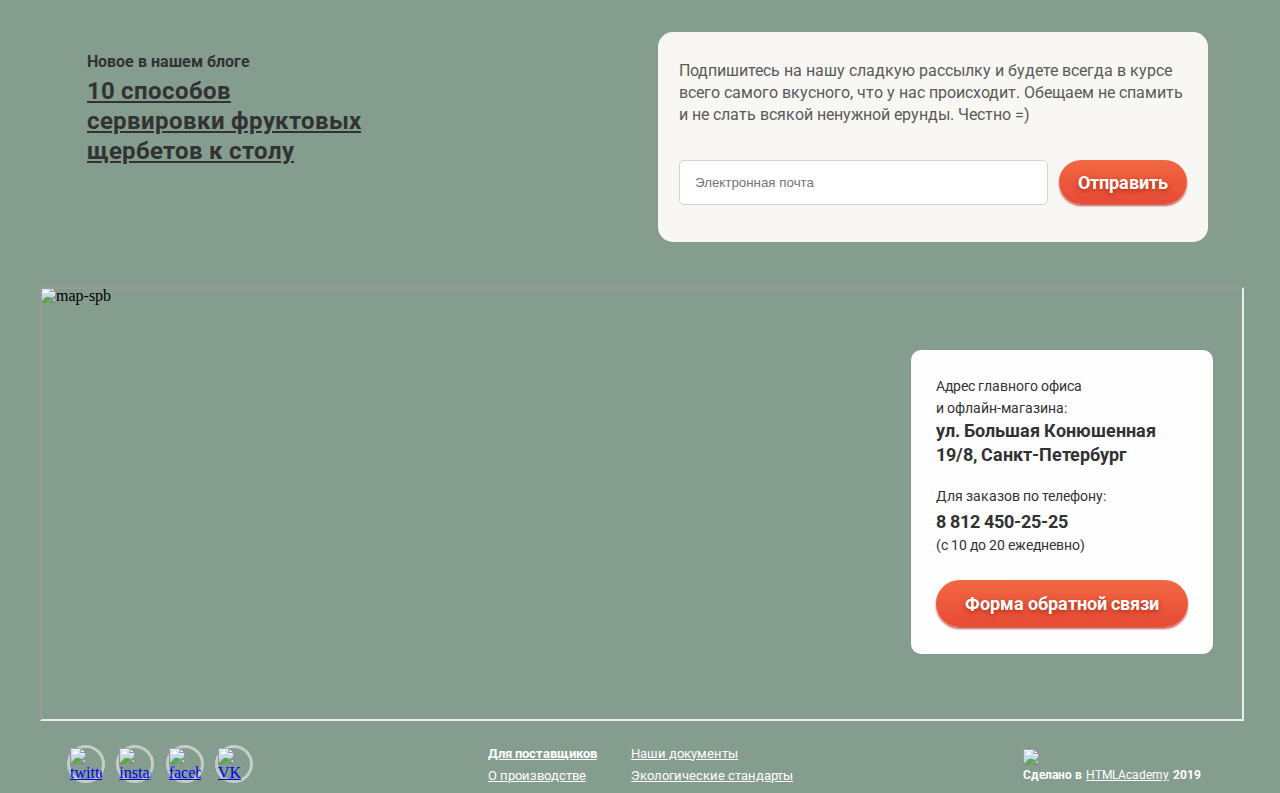
==== commit 3945b37a: "fixed some ..." ====
--- a/index.html
+++ b/index.html
@@ -1,299 +1,284 @@
 <!DOCTYPE html>
 <html lang="ru">
-  <head>
+
+<head>
     <meta charset="utf-8">
     <meta name="format-detection" content="telephone=no">
     <title>HTML Academy: Глейси</title>
     <link href="https://fonts.googleapis.com/css?family=Roboto:400,500,700&display=swap&subset=cyrillic" rel="stylesheet">
     <link href="css/normalize.css" rel="stylesheet">
     <link href="css/style.css" rel="stylesheet">
-    <link href="js/script.js" rel="script">
-  </head>
-  <body>
+</head>
+
+<body>
     <header class="header-main">
-      <nav class="navigation-main">
-          <ul class="navigation-site">
-              <li class="navigation-nobacklight upper"><a><img src="img/logo.svg" alt="gllacy-logo" width="154" height="64"><span class="visually-hidden">logo</span></a></li>
-              <li class="navigation-nobacklight"><a class="cat-background" href="#">Каталог</a>
-                <ul class="submenu">
-                  <li class="cat-str"><a href="#" class="cat-list">Новинки</a></li>
-                  <li class="cat-str"><a href="inner.html" class="cat-list">Сливочное</a></li>
-                  <li class="cat-str"><a href="#" class="cat-list">Щербеты</a></li>
-                  <li class="cat-str"><a href="#" class="cat-list">Фруктовый лед</a></li>
-                  <li class="cat-str"><a href="#" class="cat-list">Мелорин</a></li>
-                </ul>
-              </li>
-              <li class="navigation-nobacklight"><a class="cat-background" href="#">Доставка и оплата</a></li>
-              <li class="navigation-nobacklight"><a class="cat-background" href="#">О Компании</a></li>
-           
-          </ul>
-          <ul class="navigation-user">
-              <li class="search"><a href="#" class="search-content">search</a>
-                <form class="search-form" action="https://echo.htmlacademy.ru">
-                  <input type="text" placeholder="Что ищем?">
-                </form>
-              </li>
-              <li class="login"><a href="#" class="entry-text">Вход</a>
-                <form class="email-form" action="https://echo.htmlacademy.ru">
-                  <input type="email" class="mail-pas" name="email" placeholder="Электронная почта" required>
-                  <input type="password" class="mail-pas" name="password" placeholder="Пароль" required>
-                  <div class="bot-orient">
-                    <input type="submit" class="button" value="Войти">
-                    <div class="clm-text">
-                      <a class="form-support" href="#">Забыли пароль?</a>
-                      <a class="form-support" href="#">Новая регистрация</a>
-                    </div>
-                  </div> 
-                </form> 
-              </li>
-              <li class="index"><a href="#" class="entry-text">Пусто</a>
-                <form class="basket-form">
-                  <ul class="basket-list">
-                    <li class="basket-list-element">
-                      <img src="img/cross-small.svg" alt="exit" width="11" height="11">
-                      <img src="img/gllacy_1_1.jpg" alt="gllacy_1_1" width="33" height="33" style="border-radius: 50%">
-                      <span class="basket-element">Пломбир с апельсиновым джемом</span>
-                      <span class="basket-weight">1,5 кг х</span>
-                      <span class="basket-price">200 руб.</span>
-                      <span class="basket-value">300 руб.</span>
-                    </li>
-                    <li class="basket-list-element">
-                        <img src="img/cross-small.svg" alt="exit" width="11" height="11">
-                        <img src="img/gllacy_1_3.jpg" alt="gllacy_1_3" width="33" height="33" style="border-radius: 50%">
-                        <span class="basket-element">Клубничный пломбир с присыпкой из белого шоколада</span>
-                        <span class="basket-weight">1,5 кг х</span>
-                        <span class="basket-price">300 руб.</span>
-                        <span class="basket-value">450 руб.</span>
-                      </li>
-                  </ul>  
-                  <div class="underlist">
-                    <div class="value-underlist">
-                      <p class="final">Итого:</p>
-                      <p class="final-value">750 руб.</p>
-                    </div>
-                    <a class="button">Оформить заказ</a>
-                 </div>
-                </form>
-              </li>
-          </ul>
-      </nav>
-      <div class="operation-mode">  
-        <p class="header-timetable">С 10 до 20, ежедневно</p> 
-        <p class="header-phone-nbr">8 812 450-25-25</p>
-      </div>
+        <nav class="navigation-main">
+            <ul class="navigation-site">
+                <li class="navigation-nobacklight upper">
+                    <a href="#"><img src="img/logo.svg" alt="gllacy-logo" width="154" height="64"><span class="visually-hidden">logo</span></a>
+                </li>
+                <li class="navigation-nobacklight"><a class="cat-background" href="#">Каталог</a>
+                    <ul class="submenu">
+                        <li class="cat-str"><a href="#" class="cat-list">Новинки</a></li>
+                        <li class="cat-str"><a href="inner.html" class="cat-list">Сливочное</a></li>
+                        <li class="cat-str"><a href="#" class="cat-list">Щербеты</a></li>
+                        <li class="cat-str"><a href="#" class="cat-list">Фруктовый лед</a></li>
+                        <li class="cat-str"><a href="#" class="cat-list">Мелорин</a></li>
+                    </ul>
+                </li>
+                <li class="navigation-nobacklight"><a class="cat-background" href="#">Доставка и оплата</a></li>
+                <li class="navigation-nobacklight"><a class="cat-background" href="#">О Компании</a></li>
+
+            </ul>
+            <ul class="navigation-user">
+                <li class="search"><a href="#" class="search-content">search</a>
+                    <form class="search-form" action="https://echo.htmlacademy.ru">
+                        <input type="text" placeholder="Что ищем?">
+                    </form>
+                </li>
+                <li class="login"><a href="#" class="entry-text">Вход</a>
+                    <form class="email-form" action="https://echo.htmlacademy.ru">
+                        <input type="email" class="mail-pas" name="email" placeholder="Электронная почта" required>
+                        <input type="password" class="mail-pas" name="password" placeholder="Пароль" required>
+                        <div class="bot-orient">
+                            <input type="submit" class="button" value="Войти">
+                            <div class="clm-text">
+                                <a class="form-support" href="#">Забыли пароль?</a>
+                                <a class="form-support" href="#">Новая регистрация</a>
+                            </div>
+                        </div>
+                    </form>
+                </li>
+                <li class="index"><a href="#" class="entry-text">Пусто</a>
+                    <form class="basket-form">
+                        <ul class="basket-list">
+                            <li class="basket-list-element">
+                                <img src="img/cross-small.svg" alt="exit" width="11" height="11">
+                                <img src="img/gllacy_1_1.jpg" alt="gllacy_1_1" width="33" height="33" style="border-radius: 50%">
+                                <span class="basket-element">Пломбир с апельсиновым джемом</span>
+                                <span class="basket-weight">1,5 кг х</span>
+                                <span class="basket-price">200 руб.</span>
+                                <span class="basket-value">300 руб.</span>
+                            </li>
+                            <li class="basket-list-element">
+                                <img src="img/cross-small.svg" alt="exit" width="11" height="11">
+                                <img src="img/gllacy_1_3.jpg" alt="gllacy_1_3" width="33" height="33" style="border-radius: 50%">
+                                <span class="basket-element">Клубничный пломбир с присыпкой из белого шоколада</span>
+                                <span class="basket-weight">1,5 кг х</span>
+                                <span class="basket-price">300 руб.</span>
+                                <span class="basket-value">450 руб.</span>
+                            </li>
+                        </ul>
+                        <div class="underlist">
+                            <div class="value-underlist">
+                                <p class="final">Итого:</p>
+                                <p class="final-value">750 руб.</p>
+                            </div>
+                            <a class="button">Оформить заказ</a>
+                        </div>
+                    </form>
+                </li>
+            </ul>
+        </nav>
+        <div class="operation-mode">
+            <p class="header-timetable">С 10 до 20, ежедневно</p>
+            <p class="header-phone-nbr">8 812 450-25-25</p>
+        </div>
     </header>
     <main>
         <input class="visually-hidden" type="radio" id="product-1" name="toggle" checked>
         <input class="visually-hidden" type="radio" id="product-2" name="toggle">
         <input class="visually-hidden" type="radio" id="product-3" name="toggle">
         <div class="site-wrapper">
-          <div class="container-slide">
-            <section class="slider">
-              <div class="slider-controls">
-                <label for="product-1">Первый</label>
-                <label for="product-2">Второй</label>
-                <label for="product-3">Третий</label>
-              </div>
-              <ul class="slider-list">
-                <li class="slider-item slide" id="slide1">
-                  <h3 class="slide-title">
+            <div class="container-slide">
+                <section class="slider">
+                    <div class="slider-controls">
+                        <label for="product-1">Первый</label>
+                        <label for="product-2">Второй</label>
+                        <label for="product-3">Третий</label>
+                    </div>
+                    <ul class="slider-list">
+                        <li class="slider-item slide" id="slide1">
+                            <h3 class="slide-title">
                     Крем-брюле и пломбир с малиновым джемом
                   </h3>
-                  <a class="button slide-button" href="#">Давайте оба!</a>
-                </li>
-                <li class="slider-item slide" id="slide2">
-                  <h3 class="slide-title">
+                            <a class="button slide-button" href="#">Давайте оба!</a>
+                        </li>
+                        <li class="slider-item slide" id="slide2">
+                            <h3 class="slide-title">
                     Шоколадный пломбир и лимонный сорбет
                   </h3>
-                  <a class="button slide-button" href="#">Давайте оба!</a>
-                </li>
-                <li class="slider-item slide" id="slide3">
-                  <h3 class="slide-title">
+                            <a class="button slide-button" href="#">Давайте оба!</a>
+                        </li>
+                        <li class="slider-item slide" id="slide3">
+                            <h3 class="slide-title">
                     Пломбир с помадкой и клубничный щербет
                   </h3>
-                  <a class="button slide-button" href="#">Давайте оба!</a>
-                </li>
-              </ul>
-            </section>
-          </div>
-        </div>
-    
-      <ul class="stock">
-        <li class="stock-raspberries">
-              <h2 class="stock-h">Малинка даром!</h2>
-              <p class="stock-text">При покупке 2 кг любого фруктового мороженого, 
-                добавим в ваш заказ банку малинового варенья бесплатно.</p>
-            <a href="#" class="button">Хочу варенье!</a>
-        </li>
-        <li class="stock-chocolate">
+                            <a class="button slide-button" href="#">Давайте оба!</a>
+                        </li>
+                    </ul>
+                </section>
+            </div>
+        </div>
+
+        <ul class="stock">
+            <li class="stock-raspberries">
+                <h2 class="stock-h">Малинка даром!</h2>
+                <p class="stock-text">При покупке 2 кг любого фруктового мороженого, добавим в ваш заказ банку малинового варенья бесплатно.</p>
+                <a href="#" class="button">Хочу варенье!</a>
+            </li>
+            <li class="stock-chocolate">
                 <h2 class="stock-h">Шоколадки даром!</h2>
-                <p class="stock-text">При покупке 2 кг пломбира, добавим в ваш заказ 
-                    упаковку вкуснейшей шоколадной присыпки совершенно бесплатно.</p>
+                <p class="stock-text">При покупке 2 кг пломбира, добавим в ваш заказ упаковку вкуснейшей шоколадной присыпки совершенно бесплатно.</p>
                 <a href="#" class="button">Хочу шоколадки!</a>
-          </li>
-      </ul> 
-
-      <nav class="navigation-gllacy">
-          <ul class="gllacy-list">
-              <li class="gllacy-element hit">
-                <div class="ice-icon">
-                  <a href="#"><img class="radius" src="img/gllacy_1_1.jpg" alt="Сливочное с апельсиновым джемом и цитрусовой стружкой" height="267" width="267"></a>
-                  <div class="value-text">
-                  <span class="price">310₽</span>
-                  <span class="weight">/кг</span>
+            </li>
+        </ul>
+
+        <nav class="navigation-gllacy">
+            <ul class="gllacy-list">
+                <li class="gllacy-element hit">
+                    <div class="ice-icon">
+                        <a href="#"><img class="radius" src="img/gllacy_1_1.jpg" alt="Сливочное с апельсиновым джемом и цитрусовой стружкой" height="267" width="267"></a>
+                        <div class="value-text">
+                            <span class="price">310₽</span>
+                            <span class="weight">/кг</span>
+                        </div>
+                    </div>
+                    <a href="#" class="about-icecream">Сливочное с апельсиновым джемом и цитрусовой стружкой</a>
+                    <a href="#" class="button hover-box">Быcтрый просмотр</a>
+                </li>
+                <li class="gllacy-element hit">
+                    <div class="ice-icon">
+                        <a href="#"><img class="radius" src="img/gllacy_1_2.jpg" alt="Сливочно-кофейное с кусочками шоколада" height="267" width="267"></a>
+                        <div class="value-text">
+                            <span class="price">380₽</span>
+                            <span class="weight">/кг</span>
+                        </div>
+                    </div>
+                    <a href="#" class="about-icecream">Сливочно-кофейное с кусочками шоколада</a>
+                    <a href="#" class="button hover-box">Быcтрый просмотр</a>
+                </li>
+                <li class="gllacy-element hit">
+                    <div class="ice-icon">
+                        <a href="#"><img class="radius" src="img/gllacy_1_3.jpg" alt="Сливочно-клубничное с присыпкой из белого шоколада" height="267" width="267"></a>
+                        <div class="value-text">
+                            <span class="price">355₽</span>
+                            <span class="weight">/кг</span>
+                        </div>
+                    </div>
+                    <a href="#" class="about-icecream">Сливочно-клубничное с присыпкой из белого шоколада</a>
+                    <a href="#" class="button hover-box">Быcтрый просмотр</a>
+                </li>
+                <li class="gllacy-element hit">
+                    <div class="ice-icon">
+                        <a href="#"><img class="radius" src="img/gllacy_1_4.jpg" alt="Сливочное крем-брюле с карамельной подливкой" height="267" width="267"></a>
+                        <div class="value-text">
+                            <span class="price">415₽</span>
+                            <span class="weight">/кг</span>
+                        </div>
+                    </div>
+                    <a href="#" class="about-icecream">Сливочное крем-брюле с карамельной подливкой</a>
+                    <a href="#" class="button hover-box">Быcтрый просмотр</a>
+                </li>
+            </ul>
+        </nav>
+        <section class="about-gllacy">
+            <h2 class="about-gllacy-head">Магазин Глэйси — это онлайн- и офлайн-магазин
+          по продаже мороженого собственного производства на развес</h2>
+            <ul class="about-gllacy-list">
+                <li class="tech-production">
+                    <img src="img/ice-cream.svg" class="tech-img" alt="icon-icecream" width="49" height="49">Все наше мороженое изготавливается на собственном производстве, с использованием современного оборудования и проверенных временем технологий.</li>
+                <li class="tech-production">
+                    <img src="img/cow.svg" class="tech-img" alt="icon-cow" width="49" height="49">Закупка ингредиентов производится только у проверенных фермерских хозяйств и компаний, с которыми нас связывает долговременное сотрудничество.</li>
+                <li class="tech-production">
+                    <img src="img/eco.svg" class="tech-img" alt="icon-eco" width="49" height="49">Для приготовления мороженого используются настоящие сливки и молоко высочайшего качества. Все дополнительные ингредиенты и добавки произведены из натурального, экологически чистого сырья.</li>
+                <li class="tech-production">
+                    <img src="img/thermometer.svg" class="tech-img" alt="icon-therm" width="49" height="49">Доставка нашего мороженого до заказчиков осуществляется в специальном термопаке, который не дает мороженому растаять в пути и позволяет сохранить превосходный вкус.</li>
+            </ul>
+        </section>
+        <div class="container">
+            <article class="gllacy-blog-news">
+                <h3 class="link-font-head">Новое в нашем блоге</h3>
+                <a href="#" class="link-font">10 способов сервировки фруктовых щербетов к столу</a>
+            </article>
+            <div class="outline-mail">
+                <section class="mailing">
+                    <div class="mail-text">
+                        <h3 class="visually-hidden">Рассылка</h3>
+                        <p class="mailing-font-head">Подпишитесь на нашу сладкую рассылку и будете всегда в курсе всего самого вкусного, что у нас происходит. Обещаем не спамить и не слать всякой ненужной ерунды. Честно =) </p>
+                        <form class="feedback-mail" action="https://echo.htmlacademy.ru">
+                            <input type="email" class="mail-form" name="email" placeholder="Электронная почта">
+                            <input type="submit" class="button" name="send-button" value="Отправить">
+                        </form>
+                    </div>
+                </section>
+            </div>
+        </div>
+
+        <div class="map">
+            <div class="aside-end">
+                <aside class="feedback-ap">
+                    <h3 class="visually-hidden">Форма обратной связи</h3>
+
+                    <span class="small-feedback-text">Адрес главного офиса и офлайн-магазина:</span>
+                    <span class="address">ул. Большая Конюшенная 19/8, Санкт-Петербург</span>
+
+                    <span class="small-feedback-text top-pad">Для заказов по телефону:</span>
+                    <span class="address">8 812 450-25-25</span>
+                    <span class="small-feedback-text">(с 10 до 20 ежедневно)</span>
+
+                    <a class="button button-feedback" href="form.html">Форма обратной связи</a>
+                </aside>
+            </div>
+            <img src="img/map-spb.jpg" height="430" width="1200" alt="map-spb">
+            <iframe src="https://www.google.com/maps/embed?pb=!1m18!1m12!1m3!1d1998.6037872533277!2d30.320858716096975!3d59.93871648187614!2m3!1f0!2f0!3f0!3m2!1i1024!2i768!4f13.1!3m3!1m2!1s0x4696310fca145cc1%3A0x42b32648d8238007!2z0JHQvtC70YzRiNCw0Y8g0JrQvtC90Y7RiNC10L3QvdCw0Y8g0YPQuy4sIDE5LzgsINCh0LDQvdC60YIt0J_QtdGC0LXRgNCx0YPRgNCzLCAxOTExODY!5e0!3m2!1sru!2sru!4v1562269868306!5m2!1sru!2sru" width="1200" height="430" class="real-map" allowfullscreen></iframe>
+            <div class="background-modal"></div>
+            <form class="feedback-form" action="https://echo.htmlacademy.ru">
+                <div class="feedback-head">
+                    <h1 class="feedback-form-head">Мы обязательно вам ответим!</h1>
+                    <a href="#" class="del-show"><img src="img/cross-big.svg" alt="exit" width="20" height="20"></a>
                 </div>
-                </div>
-                <a href="#" class="about-icecream">Сливочное с апельсиновым джемом и цитрусовой стружкой</a>
-                <a href="#" class="button hover-box">Быcтрый просмотр</a>
-              </li>
-              <li class="gllacy-element hit">
-                <div class="ice-icon">
-                  <a href="#"><img class="radius" src="img/gllacy_1_2.jpg" alt="Сливочно-кофейное с кусочками шоколада" height="267" width="267"></a>
-                  <div class="value-text">
-                  <span class="price">380₽</span>
-                  <span class="weight">/кг</span>
-                  </div>
-                </div>
-                <a href="#" class="about-icecream">Сливочно-кофейное с кусочками шоколада</a>
-                <a href="#" class="button hover-box">Быcтрый просмотр</a>
-              </li>
-              <li class="gllacy-element hit">
-                <div class="ice-icon">
-                  <a href="#"><img class="radius" src="img/gllacy_1_3.jpg" alt="Сливочно-клубничное с присыпкой из белого шоколада" height="267" width="267"></a>
-                  <div class="value-text">
-                    <span class="price">355₽</span>
-                   <span class="weight">/кг</span>
-                  </div>
-                </div>
-                <a href="#" class="about-icecream">Сливочно-клубничное с присыпкой из белого шоколада</a>
-                <a href="#" class="button hover-box">Быcтрый просмотр</a>
-              </li>
-              <li class="gllacy-element hit">
-                <div class="ice-icon">
-                  <a href="#"><img class="radius" src="img/gllacy_1_4.jpg" alt="Сливочное крем-брюле с карамельной подливкой" height="267" width="267"></a>
-                  <div class="value-text">
-                  <span class="price">415₽</span>
-                  <span class="weight">/кг</span>
-                </div>
-                </div>  
-                <a href="#" class="about-icecream">Сливочное крем-брюле с карамельной подливкой</a>
-                <a href="#" class="button hover-box">Быcтрый просмотр</a>
-              </li>
-        </ul>
-      </nav>
-      <section class="about-gllacy">
-        <h2 class="about-gllacy-head">Магазин Глэйси — это онлайн- и офлайн-магазин
-          по продаже мороженого собственного производства на развес</h2>
-        <ul class="about-gllacy-list">
-            <li class="tech-production">
-              <img src="img/ice-cream.svg" class="tech-img" alt="icon-icecream" width="49" height="49">Все наше мороженое изготавливается 
-              на собственном производстве, с использованием современного оборудования 
-              и проверенных временем технологий.</li>
-          <li class="tech-production">
-              <img src="img/cow.svg" class="tech-img" alt="icon-cow" width="49" height="49">Закупка ингредиентов  производится только у проверенных 
-            фермерских хозяйств и компаний, с которыми нас связывает долговременное сотрудничество.</li>
-            <li class="tech-production">
-                <img src="img/eco.svg" class="tech-img" alt="icon-eco" width="49" height="49">Для приготовления мороженого используются 
-              настоящие сливки и молоко высочайшего качества. Все дополнительные ингредиенты и 
-              добавки произведены из натурального, экологически чистого сырья.</li>
-          <li class="tech-production">
-              <img src="img/thermometer.svg" class="tech-img" alt="icon-therm" width="49" height="49">Доставка нашего мороженого до заказчиков 
-            осуществляется в специальном термопаке, который не дает мороженому растаять в пути и позволяет 
-            сохранить превосходный вкус.</li>
-        </ul>
-      </section>
-      <div class="container">
-        <article class="gllacy-blog-news">
-          <h3 class="link-font-head">Новое в нашем блоге</h3>
-          <a href="#" class="link-font">10 способов сервировки фруктовых щербетов к столу</a>
-        </article>
-        <div class="outline-mail">
-          <section class="mailing">
-            <div class="mail-text">
-              <h3 class="visually-hidden">Рассылка</h3>
-              <p class="mailing-font-head">Подпишитесь на нашу сладкую рассылку и будете всегда 
-                в курсе всего самого вкусного, что у нас происходит. Обещаем не спамить и 
-                не слать всякой ненужной ерунды. Честно =) </p>
-                <form class="feedback-mail" action="https://echo.htmlacademy.ru">
-                  <input type="email" class="mail-form" name="email" placeholder="Электронная почта">
-                  <input type="submit" class="button" name="send-button" value="Отправить">
-                </form>
-            </div>
-          </section>
-        </div>
-      </div>
-      
-      
-      <div class="map">
-          <div class="aside-end">
-              <aside class="feedback-ap">
-                <h3 class="visually-hidden">Форма обратной связи</h3>
-              
-                  <span class="small-feedback-text">Адрес главного офиса и офлайн-магазина:</span>
-                  <span class="address">ул. Большая Конюшенная 19/8, Санкт-Петербург</span>
-                
-                  <span class="small-feedback-text top-pad">Для заказов по телефону:</span>
-                  <span class="address">8 812 450-25-25</span>
-                  <span class="small-feedback-text">(с 10 до 20 ежедневно)</span>
-              
-                <a class="button button-feedback" href="form.html">Форма обратной связи</a>
-              </aside>
-            </div>
-        <img src="img/map-spb.jpg" height="430" width="1200" alt="map-spb">
-        <iframe src="https://www.google.com/maps/embed?pb=!1m18!1m12!1m3!1d1998.6037872533277!2d30.320858716096975!3d59.93871648187614!2m3!1f0!2f0!3f0!3m2!1i1024!2i768!4f13.1!3m3!1m2!1s0x4696310fca145cc1%3A0x42b32648d8238007!2z0JHQvtC70YzRiNCw0Y8g0JrQvtC90Y7RiNC10L3QvdCw0Y8g0YPQuy4sIDE5LzgsINCh0LDQvdC60YIt0J_QtdGC0LXRgNCx0YPRgNCzLCAxOTExODY!5e0!3m2!1sru!2sru!4v1562269868306!5m2!1sru!2sru" width="1200" height="430" class="real-map" allowfullscreen></iframe>
-        <div class="background-modal"></div>
-        <form class="feedback-form" action="https://echo.htmlacademy.ru">
-          <div class="feedback-head">
-            <h1 class="feedback-form-head">Мы обязательно вам ответим!</h1>
-            <a href="#" class="del-show"><img src="img/cross-big.svg" alt="exit" width="20" height="20"></a>
-          </div>
-          <input type="text" class="form-name" name="login" placeholder="Как вас зовут?">
-          <input type="email" class="form-name" name="email" placeholder="Ваша почта для ответа">
-          <input type="text" class="form-text" name="feedback" placeholder="Напишите что-нибудь...">
-          <input type="submit" class="button" name="send-button" value="Отправить">
-        </form>
-      </div>
+                <input type="text" class="form-name" name="login" placeholder="Как вас зовут?">
+                <input type="email" class="form-name" name="email" placeholder="Ваша почта для ответа">
+                <input type="text" class="form-text" name="feedback" placeholder="Напишите что-нибудь...">
+                <input type="submit" class="button" name="send-button" value="Отправить">
+            </form>
+        </div>
     </main>
     <footer class="footer-main">
         <ul class="icon-size">
-            <li><a class="social-button" href="#"><img src="img/twitter.svg" alt="twitter" height="32" width="32"><span class="visually-hidden">Twitter</span></a></li>
-            <li><a class="social-button" href="#"><img src="img/instagram.svg" alt="instagram" height="32" width="32"><span class="visually-hidden">Instagram</span></a></li>
-            <li><a class="social-button" href="#"><img src="img/fb.svg" alt="facebook" height="32" width="32"><span class="visually-hidden">Facebook</span></a></li>
-            <li><a class="social-button" href="#"><img src="img/vk.svg" alt="VK" height="32" width="32"><span class="visually-hidden">Vkontakte</span></a></li>
-          </ul>
+            <li>
+                <a class="social-button" href="#"><img src="img/twitter.svg" alt="twitter" height="32" width="32"><span class="visually-hidden">Twitter</span></a>
+            </li>
+            <li>
+                <a class="social-button" href="#"><img src="img/instagram.svg" alt="instagram" height="32" width="32"><span class="visually-hidden">Instagram</span></a>
+            </li>
+            <li>
+                <a class="social-button" href="#"><img src="img/fb.svg" alt="facebook" height="32" width="32"><span class="visually-hidden">Facebook</span></a>
+            </li>
+            <li>
+                <a class="social-button" href="#"><img src="img/vk.svg" alt="VK" height="32" width="32"><span class="visually-hidden">Vkontakte</span></a>
+            </li>
+        </ul>
         <ul class="social-size">
-          <li><a href="#" class="text-rich">Для поставщиков</a></li>
-          <li><a href="#" class="text-thin">Наши документы</a></li>
-          <li><a href="#" class="text-thin left-pad">О производстве</a></li>
-          <li><a href="#" class="text-thin">Экологические стандарты</a></li>
+            <li><a href="#" class="text-rich">Для поставщиков</a></li>
+            <li><a href="#" class="text-thin">Наши документы</a></li>
+            <li><a href="#" class="text-thin left-pad">О производстве</a></li>
+            <li><a href="#" class="text-thin">Экологические стандарты</a></li>
         </ul>
-  
+
         <div class="html-block">
-          <div class="html-img">
-            <a href="https://htmlacademy.ru/intensive/htmlcss" class="html-button"><img src="img/logo-htmlacademy.svg" alt="link-html" height="39" width="108">HTML Academy</a>
-          </div>
-          <div class="html-text">
-              <b class="techno-info">Сделано в</b>
-              <a href="https://htmlacademy.ru/intensive/htmlcss" class="techno-info">HTMLAcademy</a>
-              <b class="techno-info">2019</b>
-          </div>
-        </div>
-      </footer>
-      <script>
-        var popup = document.querySelector(".button-feedback");
-        var feedback_form = document.querySelector(".feedback-form");
-        var background_modal = document.querySelector(".background-modal");
-        popup.addEventListener("click", function (evt){
-        evt.preventDefault(); 
-        feedback_form.classList.add("modal-show");
-        background_modal.classList.add("modal-show");
-        });
-        var close_popup = document.querySelector(".del-show");
-        close_popup.addEventListener("click", function (evt){
-        evt.preventDefault(); 
-        feedback_form.classList.remove("modal-show");
-        background_modal.classList.remove("modal-show");
-        });
-      </script>
-  </body>
-</html>
+            <div class="html-img">
+                <a href="https://htmlacademy.ru/intensive/htmlcss" class="html-button"><img src="img/logo-htmlacademy.svg" alt="link-html" height="39" width="108">HTML Academy</a>
+            </div>
+            <div class="html-text">
+                <b class="techno-info">Сделано в</b>
+                <a href="https://htmlacademy.ru/intensive/htmlcss" class="techno-info">HTMLAcademy</a>
+                <b class="techno-info">2019</b>
+            </div>
+        </div>
+    </footer>
+    <script src="js/script.js"></script>
+</body>
+
+</html>--- a/css/style.css
+++ b/css/style.css
@@ -1,1734 +1,1636 @@
 body {
-  margin: 0 auto;
-  background-color: #849d8f;
-  width: 1146px;
-  padding-left: 27px;
-  padding-right: 27px;
-  display: flex;
-  flex-direction: column;
-  align-items: center;
-}
-
+	margin: 0 auto;
+	background-color: #849d8f;
+	width: 1146px;
+	padding-left: 27px;
+	padding-right: 27px;
+	display: flex;
+	flex-direction: column;
+	align-items: center;
+}
 
 .button {
-  display: flex;
-  justify-content: center;
-  align-items: center;
-  padding: 12px 44px;
-
-  font-weight: 600;
-  font-size: 32px;
-  /* line-height: 41px; */
-  text-align: center;
-  color: #ffffff;
-  vertical-align: top;
-  text-decoration: none;
-  text-shadow: 0 2px 5px rgba(160, 32, 11, 0.76);
-
-  background: #f26843;
-  background: linear-gradient(to bottom, #f26843 0%, #e74a35 100%);
-  border-radius: 50px;
-  box-shadow: 0 2px 2px rgba(172, 16, 0, 0.64);
-  border: none;
-
-  cursor: pointer;
-}
-
-
-input[class="button"]{
-  width: 139px;
-  height: 44px;
+	display: flex;
+	justify-content: center;
+	align-items: center;
+	padding: 12px 44px;
+	font-weight: 600;
+	font-size: 32px;
+	text-align: center;
+	color: #ffffff;
+	vertical-align: top;
+	text-decoration: none;
+	text-shadow: 0 2px 5px rgba(160, 32, 11, 0.76);
+	background: #f26843;
+	background: linear-gradient(to bottom, #f26843 0%, #e74a35 100%);
+	border-radius: 50px;
+	box-shadow: 0 2px 2px rgba(172, 16, 0, 0.64);
+	border: none;
+	cursor: pointer;
+}
+
+input[class="button"] {
+	width: 139px;
+	height: 44px;
 }
 
 .visually-hidden {
-  position: absolute;
-  width: 1px;
-  height: 1px;
-  margin: -1px;
-  border: 0;
-  padding: 0;
-  clip: rect(0 0 0 0);
-  overflow: hidden;
-}
+	position: absolute;
+	width: 1px;
+	height: 1px;
+	margin: -1px;
+	border: 0;
+	padding: 0;
+	clip: rect(0 0 0 0);
+	overflow: hidden;
+}
+
 
 /* header styles */
 
-.header-main{
-  font-family: "Roboto", Arial, sans-serif;
-  color: #ffffff;
-  width: 1146px;
-  height: 75px;
-  position: relative;
-  z-index: 1;
-}
-
-.navigation-main{
-  padding: 0;
-  width: 1146px;
-  height: 75px;
-  display: flex;
-  justify-content: space-between;
-  align-items: center;
-}
-
-.navigation-site{
-  padding: 0 0;
-  margin-top: 9px;
-  margin-bottom: 0;
-    width: 853px;
-  display: flex;
-  align-items: center;
-  list-style:none;
-}
-
-.navigation-nobacklight{
-  display: flex;
-  flex-direction: column;
-  position: relative;
-  margin-bottom: 10px;
-}
-
-.navigation-nobacklight:first-child{
-  padding-right: 9px;
+.header-main {
+	font-family: "Roboto", Arial, sans-serif;
+	color: #ffffff;
+	width: 1146px;
+	height: 75px;
+	position: relative;
+	z-index: 1;
+}
+
+.navigation-main {
+	padding: 0;
+	width: 1146px;
+	height: 75px;
+	display: flex;
+	justify-content: space-between;
+	align-items: center;
+}
+
+.navigation-site {
+	padding: 0 0;
+	margin-top: 9px;
+	margin-bottom: 0;
+	width: 853px;
+	display: flex;
+	align-items: center;
+	list-style: none;
+}
+
+.navigation-nobacklight {
+	display: flex;
+	flex-direction: column;
+	position: relative;
+	margin-bottom: 10px;
+}
+
+.navigation-nobacklight:first-child {
+	padding-right: 9px;
 }
 
 .cat-background:hover,
 .cat-background:focus,
-.cat-background:active{
-  color: #323232;
-  background-color: #f7f6f3;
-}
-
-.cat-background{
-  font-family: "Roboto", Arial, sans-serif;
-  color: #ffffff;
-  font-size: 16px;
-  font-weight: bold;
-  border-radius: 20px;
-  padding: 6px 14px;
-  text-decoration: none;
-  /* margin-bottom: 10px; */
-  height: 18px;
-}
-
-.upper{
-  margin-top: 10px; 
-}
-
-.submenu{
-  display: none;
-  overflow: hidden;
-
-}
-
-.cat-str{
-  font-family: "Roboto", Arial, sans-serif;
-  color: #323232;
-  font-size: 14px;
-}
-
-.cat-str:first-child{
-  font-weight: bold;
-}
-
-.cat-str:first-child::before{
-  content: "";
-  height: 1px;
-  width: 128px;
-  background-color:#323232;
-  position: absolute;
-  left: 7px;
-  top: 34px;
-
+.cat-background:active {
+	color: #323232;
+	background-color: #f7f6f3;
+}
+
+.cat-background {
+	font-family: "Roboto", Arial, sans-serif;
+	color: #ffffff;
+	font-size: 16px;
+	font-weight: bold;
+	border-radius: 20px;
+	padding: 6px 14px;
+	text-decoration: none;
+	height: 18px;
+}
+
+.upper {
+	margin-top: 10px;
+}
+
+.submenu {
+	display: none;
+	overflow: hidden;
+}
+
+.cat-str {
+	font-family: "Roboto", Arial, sans-serif;
+	color: #323232;
+	font-size: 14px;
+}
+
+.cat-str:first-child {
+	font-weight: bold;
+}
+
+.cat-str:first-child::before {
+	content: "";
+	height: 1px;
+	width: 128px;
+	background-color: #323232;
+	position: absolute;
+	left: 7px;
+	top: 34px;
 }
 
 .cat-str:hover,
-.cat-str:focus{
-  background-color: #fbded8;
-}
-
-
-.cat-str:active{
-  background-color: #f6b5a5;
-}
-
-.cat-list{
-  font-family: "Roboto", Arial, sans-serif;
-  color: #323232;
-  font-size: 14px;
-  text-decoration: none;
-  display: block;
-  padding: 9px 21px;
-}
-
-
-
+.cat-str:focus {
+	background-color: #fbded8;
+}
+
+.cat-str:active {
+	background-color: #f6b5a5;
+}
+
+.cat-list {
+	font-family: "Roboto", Arial, sans-serif;
+	color: #323232;
+	font-size: 14px;
+	text-decoration: none;
+	display: block;
+	padding: 9px 21px;
+}
 
 .navigation-nobacklight:hover .submenu,
-.navigation-nobacklight:focus .submenu{
-  width: 144px;
-  padding: 0;
-  background-color: #f8f7f4;
-  border-radius: 5px;
-  display: flex;
-  flex-direction: column;
-  list-style: none;
-  position: absolute;
-  left: -7px;
-  top: 37px;
-}
-
-.navigation-nobacklight:active .submenu{
-
-}
-
-.inner-cat{
-  background-color: #d07058;
-  border-radius: 15px;
-  position: relative;
-}
-
-.navigation-nobacklight:hover::before{
-  content: "";
-  position: absolute;
-  top: 30px;
-  left: 0;
-  height: 6px;
-  width: 87px;
-}
-
-.navigation-user{
-  padding: 0 0;
-  min-width: 245px;
-  height: 32px;
-  display: flex;
-  justify-content: space-between;
-  align-items: center;
-  list-style:none;
-
-}
-
-.search{
-  margin-right: 10px;
-  display: flex;
-  flex-direction: column;
-  padding: 0px 0px;
-  background-color: #a0b5a9;
-  border-radius: 16px;
-  width: 32px;
-  height: 32px;
-  background-image: url(../img/loupe.svg);
-  background-repeat: no-repeat;
-  background-position: center;
-  position: relative;
-}
-
+.navigation-nobacklight:focus .submenu {
+	width: 144px;
+	padding: 0;
+	background-color: #f8f7f4;
+	border-radius: 5px;
+	display: flex;
+	flex-direction: column;
+	list-style: none;
+	position: absolute;
+	left: -7px;
+	top: 37px;
+}
+
+.navigation-nobacklight:active .submenu {}
+
+.inner-cat {
+	background-color: #d07058;
+	border-radius: 15px;
+	position: relative;
+}
+
+.navigation-nobacklight:hover::before {
+	content: "";
+	position: absolute;
+	top: 30px;
+	left: 0;
+	height: 6px;
+	width: 87px;
+}
+
+.navigation-user {
+	padding: 0 0;
+	min-width: 245px;
+	height: 32px;
+	display: flex;
+	justify-content: space-between;
+	align-items: center;
+	list-style: none;
+}
+
+.search {
+	margin-right: 10px;
+	display: flex;
+	flex-direction: column;
+	padding: 0px 0px;
+	background-color: #a0b5a9;
+	border-radius: 16px;
+	width: 32px;
+	height: 32px;
+	background-image: url(../img/loupe.svg);
+	background-repeat: no-repeat;
+	background-position: center;
+	position: relative;
+}
 
 .search:hover,
 .search:focus,
-.search:active{
-  display: flex;
-  padding: 0px 0px;
-  background-color: #f8f7f4;
-  border-radius: 16px;
-  width: 32px;
-  height: 32px;
-  background-image: url(../img/loupe-black.svg);
-  background-repeat: no-repeat;
-}
-
-.search-content{
-  width: 32px;
-  height: 32px;
-  color: transparent;
-}
-
-.search-form{
-  display: none;
-
+.search:active {
+	display: flex;
+	padding: 0px 0px;
+	background-color: #f8f7f4;
+	border-radius: 16px;
+	width: 32px;
+	height: 32px;
+	background-image: url(../img/loupe-black.svg);
+	background-repeat: no-repeat;
+}
+
+.search-content {
+	width: 32px;
+	height: 32px;
+	color: transparent;
+}
+
+.search-form {
+	display: none;
 }
 
 .search:hover .search-form,
 .search:focus .search-form,
-.search:active .search-form{
-  display: flex;
-  justify-content: center;
-  align-items: center; 
-  background-color: #f8f7f4;
-  border-radius: 10px;
-  height: 85px;
-  width: 342px;
-  position: absolute;
-  top: 37px;
-  right: 0;
-}
-
-.search-form input{
-  width: 280px;
-  height: 44px;
-  border: 1px #cacac7 solid;
-  border-radius: 5px;
-  padding: 0 15px;
-}
-
-.entry-text{
-  padding-left: 30px;
-  margin-bottom: 2px;
-  font-size: 14px;
-  font-family: "Roboto", Arial, sans-serif;
-  color: #ffffff;
-  text-decoration: none;
-}
-
-
-.login{
-  display: flex;
-  justify-content: center;
-  align-items: center;
-  padding: 0 0;
-  margin-right: 10px;
-
-  background-image: url(../img/entrance.svg);
-  background-repeat: no-repeat;
-  background-color: #a0b5a9;
-  border-radius: 16px;
-  width: 92px;
-  height: 32px;
-  background-position: 17px 6px;
-  text-decoration: none;
-  position: relative;
+.search:active .search-form {
+	display: flex;
+	justify-content: center;
+	align-items: center;
+	background-color: #f8f7f4;
+	border-radius: 10px;
+	height: 85px;
+	width: 342px;
+	position: absolute;
+	top: 37px;
+	right: 0;
+}
+
+.search-form input {
+	width: 280px;
+	height: 44px;
+	border: 1px #cacac7 solid;
+	border-radius: 5px;
+	padding: 0 15px;
+}
+
+.entry-text {
+	padding-left: 30px;
+	margin-bottom: 2px;
+	font-size: 14px;
+	font-family: "Roboto", Arial, sans-serif;
+	color: #ffffff;
+	text-decoration: none;
+}
+
+.login {
+	display: flex;
+	justify-content: center;
+	align-items: center;
+	padding: 0 0;
+	margin-right: 10px;
+	background-image: url(../img/entrance.svg);
+	background-repeat: no-repeat;
+	background-color: #a0b5a9;
+	border-radius: 16px;
+	width: 92px;
+	height: 32px;
+	background-position: 17px 6px;
+	text-decoration: none;
+	position: relative;
 }
 
 .login:hover .entry-text,
 .login:focus .entry-text,
-.login:active .entry-text{
-  background-position: 17px 6px;
-  display: flex;
-  justify-content: center;
-  align-items: center;
-  padding: 0 0;
-  background-image: url(../img/entrance-black.svg);
-  background-repeat: no-repeat;
-  background-color: #f8f7f4;
-  border-radius: 16px;
-  width: 92px;
-  height: 32px;
-  font-size: 14px;
-  font-family: "Roboto", Arial, sans-serif;
-  color: #323232;
-  text-decoration: none;
-  padding-left: 20px;
+.login:active .entry-text {
+	background-position: 17px 6px;
+	display: flex;
+	justify-content: center;
+	align-items: center;
+	padding: 0 0;
+	background-image: url(../img/entrance-black.svg);
+	background-repeat: no-repeat;
+	background-color: #f8f7f4;
+	border-radius: 16px;
+	width: 92px;
+	height: 32px;
+	font-size: 14px;
+	font-family: "Roboto", Arial, sans-serif;
+	color: #323232;
+	text-decoration: none;
+	padding-left: 20px;
 }
 
 .login:hover .email-form,
 .login:focus .email-form,
-.login:active .email-form{
-  display: flex;
-  padding: 21px 19px;
-  background-color: #f8f7f4;
-  border-radius: 10px;
-  flex-direction: column;
-  width: 239px;
-  height: 173px;
-  justify-content: space-between;
-  position: absolute;
-  top: 37px;
-  right: 0;
-}
-
-.email-form{
-  display: none;
-}
-
-.bot-orient{
-  height: 45px;
-  display: flex;
-  justify-content: space-between;
-}
-
-.bot-orient .button{
-  width: 100px;
-  padding: 14px 25px;
-  font-size: 18px;
-}
-
-.clm-text{
-  display: flex;
-  flex-direction: column;
-  justify-content: space-between;
-  padding: 5px 0;
-}
-
-.mail-pas{
-  padding: 0 14px;
-  height: 44px;
-  width: 206px;
-  border: 1px #cacac7 solid;
-  border-radius: 5px;
-
-}
-
-.form-support{
-  font-family: "Roboto", Arial, sans-serif;
-  font-size: 13px;
-  color: #323232;
-  font-weight: lighter;
-}
-
-.basket{
-
-  display: flex;
-  flex-direction: column;
-  justify-content: center;
-  align-items: center;
-  padding: 0 15px;
-  background-image: url(../img/basket-red.svg);
-  background-repeat: no-repeat;
-  background-color: #f8f7f4;
-  border-radius: 16px; 
-  min-width: 85px;
-  height: 32px;
-  text-decoration: none;
-  background-position: 17px 6px;
-  position: relative;
-}
-
-.index{
-  display: flex;
-  flex-direction: column;
-  justify-content: center;
-  align-items: center;
-  padding: 0 8px;
-  background-image: url(../img/basket.svg);
-  background-repeat: no-repeat;
-  background-color: #a0b5a9;
-  border-radius: 16px; 
-  min-width: 85px;
-  height: 32px;
-  text-decoration: none;
-  background-position: 17px 6px;
-  position: relative;
+.login:active .email-form {
+	display: flex;
+	padding: 21px 19px;
+	background-color: #f8f7f4;
+	border-radius: 10px;
+	flex-direction: column;
+	width: 239px;
+	height: 173px;
+	justify-content: space-between;
+	position: absolute;
+	top: 37px;
+	right: 0;
+}
+
+.email-form {
+	display: none;
+}
+
+.bot-orient {
+	height: 45px;
+	display: flex;
+	justify-content: space-between;
+}
+
+.bot-orient .button {
+	width: 100px;
+	padding: 14px 25px;
+	font-size: 18px;
+}
+
+.clm-text {
+	display: flex;
+	flex-direction: column;
+	justify-content: space-between;
+	padding: 5px 0;
+}
+
+.mail-pas {
+	padding: 0 14px;
+	height: 44px;
+	width: 206px;
+	border: 1px #cacac7 solid;
+	border-radius: 5px;
+}
+
+.form-support {
+	font-family: "Roboto", Arial, sans-serif;
+	font-size: 13px;
+	color: #323232;
+	font-weight: lighter;
+}
+
+.basket {
+	display: flex;
+	flex-direction: column;
+	justify-content: center;
+	align-items: center;
+	padding: 0 15px;
+	background-image: url(../img/basket-red.svg);
+	background-repeat: no-repeat;
+	background-color: #f8f7f4;
+	border-radius: 16px;
+	min-width: 85px;
+	height: 32px;
+	text-decoration: none;
+	background-position: 17px 6px;
+	position: relative;
+}
+
+.index {
+	display: flex;
+	flex-direction: column;
+	justify-content: center;
+	align-items: center;
+	padding: 0 8px;
+	background-image: url(../img/basket.svg);
+	background-repeat: no-repeat;
+	background-color: #a0b5a9;
+	border-radius: 16px;
+	min-width: 85px;
+	height: 32px;
+	text-decoration: none;
+	background-position: 17px 6px;
+	position: relative;
 }
 
 .index:hover,
 .index:focus,
 .index:active {
-  display: flex;
-  justify-content: center;
-  align-items: center;
-  padding: 0 8px;
-  background-image: url(../img/basket-black.svg);
-  background-repeat: no-repeat;
-  background-position: 17px 6px;
-  background-color: #f8f7f4;
-  border-radius: 16px; 
-  min-width: 85px;
-  height: 32px;
-
-}
-
-.basket .entry-text{
-  color: #323232;
+	display: flex;
+	justify-content: center;
+	align-items: center;
+	padding: 0 8px;
+	background-image: url(../img/basket-black.svg);
+	background-repeat: no-repeat;
+	background-position: 17px 6px;
+	background-color: #f8f7f4;
+	border-radius: 16px;
+	min-width: 85px;
+	height: 32px;
+}
+
+.basket .entry-text {
+	color: #323232;
 }
 
 .index:hover .entry-text,
 .index:focus .entry-text,
-.index:active .entry-text{
-  color: #323232;
+.index:active .entry-text {
+	color: #323232;
 }
 
 .basket:hover,
 .basket:focus,
 .basket:active {
-  background-image: url(../img/basket-red.svg);
-  background-repeat: no-repeat;
-  background-color: #f8f7f4;
-
+	background-image: url(../img/basket-red.svg);
+	background-repeat: no-repeat;
+	background-color: #f8f7f4;
 }
 
 .basket:hover .entry-text,
 .basket:focus .entry-text,
-.basket:active .entry-text{
-  
-  font-size: 14px;
-  font-family: "Roboto", Arial, sans-serif;
-  color: #323232;
-  text-decoration: none;
+.basket:active .entry-text {
+	font-size: 14px;
+	font-family: "Roboto", Arial, sans-serif;
+	color: #323232;
+	text-decoration: none;
 }
 
 .basket:hover .basket-form,
 .basket:focus .basket-form,
-.basket:active .basket-form{
-    display: flex;
-   
-    position: absolute;
-    right: 0;
-    top: 37px;
-}
-
-.basket-form{
-  display: none; 
-  background-color: #f8f7f4;
-  height: 242px;
-  width: 540px;
-  border-radius: 10px;
-  padding: 0 15px;
-  margin: 0 0;
-  flex-direction: column;
-}
-
-.basket-list{
-  list-style:none;
-  padding: 0 0;
-  margin: 0 0;
-}
-
-.basket-list-element{
-  padding-top: 20px;
-  padding-left: 0;
-  padding-right: 0;
-  display: flex;
-  align-items: center;  
-}
-
-.cross{
-  margin-right: 14px;
-}
-
-.basket-ice{
-  border-radius: 50%;
-  margin-right: 14px;
-}
-
-.basket-element{
-  font-family: "Roboto", Arial, sans-serif;
-  font-size: 13px;
-  color: #323232;
-  margin-right: 33px;
-  width: 217px;
-}
-
-.basket-weight{
-  font-family: "Roboto", Arial, sans-serif;
-  font-size: 13px;
-  color: #323232;
-
-  margin-right: 5px;
-}
-
-.basket-price{
-  font-family: "Roboto", Arial, sans-serif;
-  font-size: 13px;
-  color: #999999;
-  margin-right: 28px;
-}
-
-.basket-value{
-  font-family: "Roboto", Arial, sans-serif;
-  font-size: 13px;
-  color: #323232;
-}
-
-.underlist{
-  display: flex;
-  flex-direction: column;
-  align-items: flex-end;
-  border-top: 1px #cacac7 solid;
-  margin-top: 18px;
-}
-
-.underlist .button{
-  font-size: 18px;
-  padding: 12px 15px;
-
-}
-
-.value-underlist{
-  display: flex;
-}
-
-.final{
-  font-family: "Roboto", Arial, sans-serif;
-  font-size: 15px;
-  font-weight: bold;
-  color: #323232;
-}
-
-.final-value{
-  font-family: "Roboto", Arial, sans-serif;
-  font-size: 15px;
-  font-weight: bold;
-  color: #323232;
-}
-
-
-.operation-mode{
-  display: flex;
-  align-items: flex-end;
-  flex-direction: column;
-  height: 70px;
-}
-
-.header-timetable{
-  text-align: right;
-  margin-top: -3px;
-  margin-bottom: 0;
-  width: 162px;
-  font-family: "Roboto", Arial, sans-serif;
-  color: #ffffff;
-  font-size: 14px;
-  font-weight: bold;
-}
-
-.header-phone-nbr{
-  margin-top: 3px;
-  font-family: "Roboto", Arial, sans-serif;
-  color: #ffffff;
-  font-size: 22px;
-  font-weight: bold;
-  width: 167px;
-}
+.basket:active .basket-form {
+	display: flex;
+	position: absolute;
+	right: 0;
+	top: 37px;
+}
+
+.basket-form {
+	display: none;
+	background-color: #f8f7f4;
+	height: 242px;
+	width: 540px;
+	border-radius: 10px;
+	padding: 0 15px;
+	margin: 0 0;
+	flex-direction: column;
+}
+
+.basket-list {
+	list-style: none;
+	padding: 0 0;
+	margin: 0 0;
+}
+
+.basket-list-element {
+	padding-top: 20px;
+	padding-left: 0;
+	padding-right: 0;
+	display: flex;
+	align-items: center;
+}
+
+.cross {
+	margin-right: 14px;
+}
+
+.basket-ice {
+	border-radius: 50%;
+	margin-right: 14px;
+}
+
+.basket-element {
+	font-family: "Roboto", Arial, sans-serif;
+	font-size: 13px;
+	color: #323232;
+	margin-right: 33px;
+	width: 217px;
+}
+
+.basket-weight {
+	font-family: "Roboto", Arial, sans-serif;
+	font-size: 13px;
+	color: #323232;
+	margin-right: 5px;
+}
+
+.basket-price {
+	font-family: "Roboto", Arial, sans-serif;
+	font-size: 13px;
+	color: #999999;
+	margin-right: 28px;
+}
+
+.basket-value {
+	font-family: "Roboto", Arial, sans-serif;
+	font-size: 13px;
+	color: #323232;
+}
+
+.underlist {
+	display: flex;
+	flex-direction: column;
+	align-items: flex-end;
+	border-top: 1px #cacac7 solid;
+	margin-top: 18px;
+}
+
+.underlist .button {
+	font-size: 18px;
+	padding: 12px 15px;
+}
+
+.value-underlist {
+	display: flex;
+}
+
+.final {
+	font-family: "Roboto", Arial, sans-serif;
+	font-size: 15px;
+	font-weight: bold;
+	color: #323232;
+}
+
+.final-value {
+	font-family: "Roboto", Arial, sans-serif;
+	font-size: 15px;
+	font-weight: bold;
+	color: #323232;
+}
+
+.operation-mode {
+	display: flex;
+	align-items: flex-end;
+	flex-direction: column;
+	height: 70px;
+}
+
+.header-timetable {
+	text-align: right;
+	margin-top: -3px;
+	margin-bottom: 0;
+	width: 162px;
+	font-family: "Roboto", Arial, sans-serif;
+	color: #ffffff;
+	font-size: 14px;
+	font-weight: bold;
+}
+
+.header-phone-nbr {
+	margin-top: 3px;
+	font-family: "Roboto", Arial, sans-serif;
+	color: #ffffff;
+	font-size: 22px;
+	font-weight: bold;
+	width: 167px;
+}
+
 
 /* index page styles */
 
 .site-wrapper {
-  min-width: 940px;
-  /* background-image: url("img/slider-item1.png"); */
-  background-repeat: no-repeat;
-  background-position: top center;
-  
-  transition: background-image 0.5s ease, background-color 0.5s ease;
-
+	min-width: 940px;
+	background-repeat: no-repeat;
+	background-position: top center;
+	transition: background-image 0.5s ease, background-color 0.5s ease;
 }
 
 .site-wrapper::before,
 .site-wrapper::after {
-  content: "";
-
-  visibility: hidden;
+	content: "";
+	visibility: hidden;
 }
 
 .site-wrapper::before {
-  /* background-image: url("img/slider-item2.png"); */
 }
 
 .site-wrapper::after {
-  /* background-image: url("img/slider-item3.png"); */
 }
 
 .container-slide {
-  width: 900px;
-  margin: 0 auto;
-  padding: 0 20px;
+	width: 900px;
+	margin: 0 auto;
+	padding: 0 20px;
 }
 
 .slider {
-  position: relative;
-  
-  padding-top: 390px;
-  
-  text-align: center;
-  color: #ffffff;
-  padding-bottom: 250px;
-  margin-bottom: -320px;
-  margin-top: -75px;
-}
-
-.slide-button{
-  font-family: "Roboto", Arial, sans-serif;
+	position: relative;
+	padding-top: 390px;
+	text-align: center;
+	color: #ffffff;
+	padding-bottom: 250px;
+	margin-bottom: -320px;
+	margin-top: -75px;
+}
+
+.slide-button {
+	font-family: "Roboto", Arial, sans-serif;
 }
 
 .slider-list {
-  margin: 0;
-  padding: 0;
-  
-  list-style: none;
-}
-
-.slider-item .button{
-  width: 200px;
-  padding-left: 40px;
-  padding-right: 40px;
-  padding-top: 10px;
-  padding-bottom: 16px;
-  margin: auto;
+	margin: 0;
+	padding: 0;
+	list-style: none;
+}
+
+.slider-item .button {
+	width: 200px;
+	padding-left: 40px;
+	padding-right: 40px;
+	padding-top: 10px;
+	padding-bottom: 16px;
+	margin: auto;
 }
 
 .slide {
-  display: none;
+	display: none;
 }
 
 .slide-title {
-  width: 700px;
-  margin: 0 auto;
-  margin-bottom: 32px;
-  font-family: "Roboto", Arial, sans-serif;
-  font-size: 60px;
-  line-height: 60px;
-  font-weight: 800;
-}
-
-
+	width: 700px;
+	margin: 0 auto;
+	margin-bottom: 32px;
+	font-family: "Roboto", Arial, sans-serif;
+	font-size: 60px;
+	line-height: 60px;
+	font-weight: 800;
+}
 
 .button:hover {
-  background: linear-gradient(to bottom, #f58669 0%, #ec6f5e 100%);
-  box-shadow: 0 2px 2px rgba(172, 16, 0, 1);
+	background: linear-gradient(to bottom, #f58669 0%, #ec6f5e 100%);
+	box-shadow: 0 2px 2px rgba(172, 16, 0, 1);
 }
 
 .button:active {
-  background: linear-gradient(to bottom, #d84732 0%, #e1613e 100%);
-  box-shadow: inset 0 2px 2px rgba(172, 16, 0, 1);
+	background: linear-gradient(to bottom, #d84732 0%, #e1613e 100%);
+	box-shadow: inset 0 2px 2px rgba(172, 16, 0, 1);
 }
 
 .slider-controls {
-  position: absolute;
-  bottom: 271px;
-  left: -123px;
-  z-index: 20;
-  
-  font-size: 0;
+	position: absolute;
+	bottom: 271px;
+	left: -123px;
+	z-index: 20;
+	font-size: 0;
 }
 
 .slider-controls label {
-  display: inline-block;
-  width: 17px;
-  height: 17px;
-  margin-right: 8px;
-
-  vertical-align: top;
-
-  background-color: transparent;
-  border: 2px solid #ffffff;
-  border-radius: 50%;
-  cursor: pointer;
-}
-
-#product-1:checked ~ .site-wrapper {
-  background-color: #849d8f;
-  background-image: url("../img/ice-pair.png");
-}
-
-#product-2:checked ~ .site-wrapper {
-  background-color: #8996a6;
-  background-image: url("../img/ice-pair2.png");
-}
-
-#product-3:checked ~ .site-wrapper {
-  background-color: #9d8b84;
-  background-image: url("../img/ice-pair3.png");
-}
-
-#product-1:checked ~ .site-wrapper #slide1,
-#product-2:checked ~ .site-wrapper #slide2,
-#product-3:checked ~ .site-wrapper #slide3 {
-  display: block;
-}
-
-#product-1:checked ~ .site-wrapper label[for="product-1"],
-#product-2:checked ~ .site-wrapper label[for="product-2"],
-#product-3:checked ~ .site-wrapper label[for="product-3"] {
-  background-color: #ffffff;
-}
-
-#product-1 ~ .site-wrapper label[for="product-1"]:hover,
-#product-2 ~ .site-wrapper label[for="product-2"]:hover,
-#product-3 ~ .site-wrapper label[for="product-3"]:hover {
-  background-color: #b2c1b7;
-}
-
-.stock{
-  font-family: "Roboto", Arial, sans-serif;
-  color: #ffffff;
-  list-style: none;
-  padding: 0 27px;
-  display: flex;
-  justify-content: space-between;
-  align-items: center;
-  width: 1146px;
-  margin-top: 113px; 
-  margin-left: 0;
-  margin-right: 0;
-  margin-bottom: 40px;
-  position: relative;
-  z-index: 1;
-}
-
-.stock-h{
-  padding: 0 0;
-  margin-bottom: 18px;
-  margin-top: 0;
-  font-family: "Roboto", Arial, sans-serif;
-  font-size: 35px;
-  font-weight: bold;
-  color: #ffffff;
-}
-
-.stock-text{
-  font-family: "Roboto", Arial, sans-serif;
-  font-size: 18px;
-  font-weight: bold;
-  color: #ffffff;
-  /* padding: 15px 10px; */
-  margin-bottom: 45px;
-  margin-top: 0;
-}
-
-.stock-raspberries{
-  background-image: url(../img/raspberry.jpg);
-  background-color: #d21c4d;
-  border-radius: 16px;
-  height: 200px;
-  width: 522px;
-  padding: 15px 19px;
-  flex-direction: column;
-}
-
-.stock-raspberries .button{
-  width: 165px;
-  height: 15px;
-  display: flex;
-  margin-left: auto;
-  font-family: "Roboto", Arial, sans-serif;
-  font-size: 18px;
-  font-weight: bold;
-  color: #ffffff;
-  padding: 15px 0;
-} 
-
-.stock-chocolate{
-  background-image: url(../img/chocolate.jpg);
-  background-color: #816055;
-  border-radius: 16px;
-  height: 200px;
-  width: 522px;
-  padding: 15px 19px;
-  flex-direction: column;
-}
-
-.stock-chocolate .button{
-  width: 189px;
-  height: 15px;
-  display: flex;
-  margin-left: auto;
-  font-family: "Roboto", Arial, sans-serif;
-  font-size: 18px;
-  font-weight: bold;
-  color: #ffffff;
-  padding: 15px 0;
-} 
-
-.hit{
-  background-image: url(../img/hit.svg);
-  background-repeat: no-repeat;
-  content: "";
-  position: absolute;
-}
-
-.hit::after{
-  background-image: url(../img/hit.svg);
-  background-repeat: no-repeat;
-  content: "";
-  position: absolute;
-  z-index: 3;
-  width: 62px;
-  height: 62px;
-  background-size: 100%;
-  left: 0;
-  top: 0;
-}
-
-
-
-.about-gllacy{
-  border-radius: 20px;
-  background-image: url(../img/wafer.jpg);
-  margin-bottom: 40px;
-  margin-left: 27px;
-  margin-right: 27px;
-  width: 1146px;
-  height: 306px;
-}
-
-.about-gllacy-head{
-  width: 1106px;
-  font-family: "Roboto", Arial, sans-serif;
-  font-size: 24px;
-  color: #323232;
-  margin: 0;
-  padding-top: 27px;
-  padding-left: 20px;
-  padding-right: 20px;
-  padding-bottom: 0;
-}
-
-.about-gllacy-list{
-  padding-top: 0;
-  padding-left: 20px;
-  padding-right: 20px;
-  padding-bottom: 20px;
-  width: 1106px;
-  display: flex;
-  margin: 0;
-  list-style: none;
-  flex-wrap: wrap;
-  justify-content: space-between;
-}
-
-.tech-production{
-  font-family: "Roboto", Arial, sans-serif;
-  font-size: 16px;
-  color: #323232;
-  width: 485px;
-  padding-left: 57px;
-  position: relative;
-  padding-top: 23px;
-  line-height: 22px;
-}
-
-.tech-img{
-  position: absolute;
-  left: 0;
-  top: 10px;
-}
-
-
-
-.container{
-  display: flex;
-  justify-content: space-between;
-  width: 1146px;
-  padding: 0 27px;
-  align-items: center;
-  margin-left: 0;
-  margin-right: 0;
-  margin-bottom: 40px;
-}
-
-.gllacy-blog-news{
-  background-image: url(../img/strawberry.jpg);
-  background-repeat: no-repeat;
-  border-radius: 15px;
-  padding-left: 20px;
-  width: 540px;
-  height: 220px;
-  display: flex;
-  flex-direction: column;
-  flex-wrap: wrap;
-}
-
-.link-font-head{
-  font-family: "Roboto", Arial, sans-serif;
-  font-size: 16px;
-  color: #323232;
-  padding-top: 25px;
-  margin: 0;
-}
-
-.link-font{
-  width: 282px;
-  font-family: "Roboto", Arial, sans-serif;
-  font-size: 24px;
-  color: #323232;
-  font-weight: bold;
-  padding-top: 5px;
-  line-height: 30px;
-
-}
-
-.outline-mail{
-  width: 560px;
-  height: 220px;  
-  border-radius: 15px;
-  background-image: url(../img/mail.jpg); 
-  display: flex;
-  align-items: center;
-}
-
-.mailing{
-  width: 550px;
-  height: 210px;
-  background-color: #f8f7f4;
-  border-radius: 15px;
-  margin: 0 auto;
-  padding: 0 0;
-  
-}
-
-.mailing-font-head{
-  margin: 0;
-  line-height: 22px;
-  font-family: "Roboto", Arial, sans-serif;
-  font-size: 16px;
-  color: #5a5a5a;
-}
-
-.mail-text{
-  padding: 28px 21px;
-  padding-bottom: 30px;
-  font-family: "Roboto", Arial, sans-serif;
-  font-size: 16px;
-  color: #5a5a5a;
-  display: flex;
-  flex-direction: column;
-  justify-content: space-between;
-  height: 150px;
-  
-}
-
-.feedback-mail{
-
-  display: flex;
-  justify-content: space-between;
-}
-
-.feedback-mail .button{
-  font-family: "Roboto", Arial, sans-serif;
-  font-size: 18px;
-  font-weight: bold;
-  color: #ffffff;
-  padding: 0;
-  width: 128px;
-
-}
-
-
-.mail-form{
-  width: 350px;
-  height: 41px;
-  border-radius: 5px;
-  margin-bottom: 5px;
-  padding-left: 15px;
-  border: 1px #d3d3d2 solid;
-}
-
-.aside-end{
-  position: absolute;
-  display: flex;
-  justify-content: flex-end;
-  width: 1173px;
-  margin-top: 63px;
-  margin-bottom: 80px;
-  margin-right: 27px;
-  margin-left: auto;
-  z-index: 20;
-}
-
-.feedback-address{
-  
-}
-
-.feedback-ap{
-  display: flex;
-  padding: 25px 25px;
-  padding-bottom: 38px;
-  flex-direction: column;
-  height: 241px;
-  width: 252px;
-  background-color: #fefefe;
-  border-radius: 10px;
-  justify-content: space-between;
-}
-
-.feedback-ap .button{
-  font-family: "Roboto", Arial, sans-serif;
-  font-size: 18px;
-  font-weight: bold;
-  color: #ffffff;
-  padding: 13px 25px;
-  margin-top: 24px;
-}
-
-.small-feedback-text{
-  font-family: "Roboto", Arial, sans-serif;
-  font-size: 14px;
-  color: #323232;
-  margin: 0;
-  width: 153px;
-  line-height: 22px;
-}
-
-.top-pad{
-  margin-top: 18px;
-  width: 175px;
-  margin-bottom: 3px;
-}
-
-.address{
-  font-family: "Roboto", Arial, sans-serif;
-  font-size: 18px;
-  color: #323232;
-  font-weight: bold;
-  padding: 0;
-  line-height: 24px;
-  margin: 0;
-  width: 225px;
-}
-
-.background-modal{
-  display: none;
-  /* display: flex; */
-  width: 100vw;
-  height: 100vh;
-  position: fixed;
-  left: 0;
-  top: 0;
-  z-index: 99;
-  background-color: #000000;
-  opacity: 0.3;
-}
-
-.button-feedback{
-
-}
-
-.feedback-form{
-  display: none;
-  position: fixed;
-  left: 50%;
-  top: 50%;
-  transform: translate(-50%, -50%);
-  /* display: flex; */
-  flex-direction: column;
-  height: 442px;
-  width: 477px;
-  background-color: #f8f7f4;
-  border-radius: 10px;
-  padding-left: 25px;
-  padding-right: 25px;
-  padding-bottom: 25px;
-  padding-top: 0;
-  z-index: 100;
-}
-
-.modal-show{
-  display: flex;
-}
-
-.feedback-head{
-  padding: 20px 0;
-  display: flex;
-  justify-content: space-between;
-}
-
-.feedback-form-head{
-  margin: 0;
-  font-family: "Roboto", Arial, sans-serif;
-  font-size: 24px;
-  color: #323232;
-}
-
-.form-name{
-  border: 1px #cacac7 solid;
-  height: 44px;
-  margin: 10px 0;
-  border-radius: 5px;
-  padding-left: 15px;
-  font-family: "Roboto", Arial, sans-serif;
-  font-size: 16px;
-  color: #999999;
-}
-
-.form-text{
-  border: 1px #cacac7 solid;
-  border-radius: 5px;
-  padding-bottom: 126px;
-  padding-top: 14px;
-  margin-bottom: 28px;
-  padding-left: 15px;
-  font-family: "Roboto", Arial, sans-serif;
-  font-size: 16px;
-  color: #999999;
-}
-
-.feedback-form .button{
-  font-size: 18px;
-  padding: 13px 24px;
-  margin-left: auto;
-}
-
-.map{
-  width: 1200px;
-  height: 430px;
-  margin-bottom: 18px;
-  position: relative;
-
-}
-
-.real-map{
-  position: absolute;
-  top: 0;
-  left: 0;
-}
-
-/* .img-map{
-  background-image: url(../img/pin.svg);
-  background-repeat: no-repeat;
-  position: absolute;
-  top: 0;
-  left: 0;
-} */
+	display: inline-block;
+	width: 17px;
+	height: 17px;
+	margin-right: 8px;
+	vertical-align: top;
+	background-color: transparent;
+	border: 2px solid #ffffff;
+	border-radius: 50%;
+	cursor: pointer;
+}
+
+#product-1:checked~.site-wrapper {
+	background-image: url("../img/ice-pair.png");
+}
+
+#product-2:checked~.site-wrapper {
+	background-image: url("../img/ice-pair2.png");
+}
+
+#product-3:checked~.site-wrapper {
+	background-image: url("../img/ice-pair3.png");
+}
+
+#product-1:checked~.site-wrapper #slide1,
+#product-2:checked~.site-wrapper #slide2,
+#product-3:checked~.site-wrapper #slide3 {
+	display: block;
+}
+
+#product-1:checked~.site-wrapper label[for="product-1"],
+#product-2:checked~.site-wrapper label[for="product-2"],
+#product-3:checked~.site-wrapper label[for="product-3"] {
+	background-color: #ffffff;
+}
+
+#product-1~.site-wrapper label[for="product-1"]:hover,
+#product-2~.site-wrapper label[for="product-2"]:hover,
+#product-3~.site-wrapper label[for="product-3"]:hover {
+	background-color: #b2c1b7;
+}
+
+.stock {
+	font-family: "Roboto", Arial, sans-serif;
+	color: #ffffff;
+	list-style: none;
+	padding: 0 27px;
+	display: flex;
+	justify-content: space-between;
+	align-items: center;
+	width: 1146px;
+	margin-top: 113px;
+	margin-left: 0;
+	margin-right: 0;
+	margin-bottom: 40px;
+	position: relative;
+	z-index: 1;
+}
+
+.stock-h {
+	padding: 0 0;
+	margin-bottom: 18px;
+	margin-top: 0;
+	font-family: "Roboto", Arial, sans-serif;
+	font-size: 35px;
+	font-weight: bold;
+	color: #ffffff;
+}
+
+.stock-text {
+	font-family: "Roboto", Arial, sans-serif;
+	font-size: 18px;
+	font-weight: bold;
+	color: #ffffff;
+	margin-bottom: 45px;
+	margin-top: 0;
+}
+
+.stock-raspberries {
+	background-image: url(../img/raspberry.jpg);
+	background-color: #d21c4d;
+	border-radius: 16px;
+	height: 200px;
+	width: 522px;
+	padding: 15px 19px;
+	flex-direction: column;
+}
+
+.stock-raspberries .button {
+	width: 165px;
+	height: 15px;
+	display: flex;
+	margin-left: auto;
+	font-family: "Roboto", Arial, sans-serif;
+	font-size: 18px;
+	font-weight: bold;
+	color: #ffffff;
+	padding: 15px 0;
+}
+
+.stock-chocolate {
+	background-image: url(../img/chocolate.jpg);
+	background-color: #816055;
+	border-radius: 16px;
+	height: 200px;
+	width: 522px;
+	padding: 15px 19px;
+	flex-direction: column;
+}
+
+.stock-chocolate .button {
+	width: 189px;
+	height: 15px;
+	display: flex;
+	margin-left: auto;
+	font-family: "Roboto", Arial, sans-serif;
+	font-size: 18px;
+	font-weight: bold;
+	color: #ffffff;
+	padding: 15px 0;
+}
+
+.hit {
+	background-image: url(../img/hit.svg);
+	background-repeat: no-repeat;
+	content: "";
+	position: absolute;
+}
+
+.hit::after {
+	background-image: url(../img/hit.svg);
+	background-repeat: no-repeat;
+	content: "";
+	position: absolute;
+	z-index: 3;
+	width: 62px;
+	height: 62px;
+	background-size: 100%;
+	left: 0;
+	top: 0;
+}
+
+.about-gllacy {
+	border-radius: 20px;
+	background-image: url(../img/wafer.jpg);
+	margin-bottom: 40px;
+	margin-left: 27px;
+	margin-right: 27px;
+	width: 1146px;
+	height: 306px;
+}
+
+.about-gllacy-head {
+	width: 1106px;
+	font-family: "Roboto", Arial, sans-serif;
+	font-size: 24px;
+	color: #323232;
+	margin: 0;
+	padding-top: 27px;
+	padding-left: 20px;
+	padding-right: 20px;
+	padding-bottom: 0;
+}
+
+.about-gllacy-list {
+	padding-top: 0;
+	padding-left: 20px;
+	padding-right: 20px;
+	padding-bottom: 20px;
+	width: 1106px;
+	display: flex;
+	margin: 0;
+	list-style: none;
+	flex-wrap: wrap;
+	justify-content: space-between;
+}
+
+.tech-production {
+	font-family: "Roboto", Arial, sans-serif;
+	font-size: 16px;
+	color: #323232;
+	width: 485px;
+	padding-left: 57px;
+	position: relative;
+	padding-top: 23px;
+	line-height: 22px;
+}
+
+.tech-img {
+	position: absolute;
+	left: 0;
+	top: 10px;
+}
+
+.container {
+	display: flex;
+	justify-content: space-between;
+	width: 1146px;
+	padding: 0 27px;
+	align-items: center;
+	margin-left: 0;
+	margin-right: 0;
+	margin-bottom: 40px;
+}
+
+.gllacy-blog-news {
+	background-image: url(../img/strawberry.jpg);
+	background-repeat: no-repeat;
+	border-radius: 15px;
+	padding-left: 20px;
+	width: 540px;
+	height: 220px;
+	display: flex;
+	flex-direction: column;
+	flex-wrap: wrap;
+}
+
+.link-font-head {
+	font-family: "Roboto", Arial, sans-serif;
+	font-size: 16px;
+	color: #323232;
+	padding-top: 25px;
+	margin: 0;
+}
+
+.link-font {
+	width: 282px;
+	font-family: "Roboto", Arial, sans-serif;
+	font-size: 24px;
+	color: #323232;
+	font-weight: bold;
+	padding-top: 5px;
+	line-height: 30px;
+}
+
+.outline-mail {
+	width: 560px;
+	height: 220px;
+	border-radius: 15px;
+	background-image: url(../img/mail.jpg);
+	display: flex;
+	align-items: center;
+}
+
+.mailing {
+	width: 550px;
+	height: 210px;
+	background-color: #f8f7f4;
+	border-radius: 15px;
+	margin: 0 auto;
+	padding: 0 0;
+}
+
+.mailing-font-head {
+	margin: 0;
+	line-height: 22px;
+	font-family: "Roboto", Arial, sans-serif;
+	font-size: 16px;
+	color: #5a5a5a;
+}
+
+.mail-text {
+	padding: 28px 21px;
+	padding-bottom: 30px;
+	font-family: "Roboto", Arial, sans-serif;
+	font-size: 16px;
+	color: #5a5a5a;
+	display: flex;
+	flex-direction: column;
+	justify-content: space-between;
+	height: 150px;
+}
+
+.feedback-mail {
+	display: flex;
+	justify-content: space-between;
+}
+
+.feedback-mail .button {
+	font-family: "Roboto", Arial, sans-serif;
+	font-size: 18px;
+	font-weight: bold;
+	color: #ffffff;
+	padding: 0;
+	width: 128px;
+}
+
+.mail-form {
+	width: 350px;
+	height: 41px;
+	border-radius: 5px;
+	margin-bottom: 5px;
+	padding-left: 15px;
+	border: 1px #d3d3d2 solid;
+}
+
+.aside-end {
+	position: absolute;
+	display: flex;
+	justify-content: flex-end;
+	width: 1173px;
+	margin-top: 63px;
+	margin-bottom: 80px;
+	margin-right: 27px;
+	margin-left: auto;
+	z-index: 20;
+}
+
+.feedback-address {}
+
+.feedback-ap {
+	display: flex;
+	padding: 25px 25px;
+	padding-bottom: 38px;
+	flex-direction: column;
+	height: 241px;
+	width: 252px;
+	background-color: #fefefe;
+	border-radius: 10px;
+	justify-content: space-between;
+}
+
+.feedback-ap .button {
+	font-family: "Roboto", Arial, sans-serif;
+	font-size: 18px;
+	font-weight: bold;
+	color: #ffffff;
+	padding: 13px 25px;
+	margin-top: 24px;
+}
+
+.small-feedback-text {
+	font-family: "Roboto", Arial, sans-serif;
+	font-size: 14px;
+	color: #323232;
+	margin: 0;
+	width: 153px;
+	line-height: 22px;
+}
+
+.top-pad {
+	margin-top: 18px;
+	width: 175px;
+	margin-bottom: 3px;
+}
+
+.address {
+	font-family: "Roboto", Arial, sans-serif;
+	font-size: 18px;
+	color: #323232;
+	font-weight: bold;
+	padding: 0;
+	line-height: 24px;
+	margin: 0;
+	width: 225px;
+}
+
+.background-modal {
+	display: none;
+	width: 100vw;
+	height: 100vh;
+	position: fixed;
+	left: 0;
+	top: 0;
+	z-index: 99;
+	background-color: #000000;
+	opacity: 0.3;
+}
+
+.button-feedback {}
+
+.feedback-form {
+	display: none;
+	position: fixed;
+	left: 50%;
+	top: 50%;
+	transform: translate(-50%, -50%);
+	flex-direction: column;
+	height: 442px;
+	width: 477px;
+	background-color: #f8f7f4;
+	border-radius: 10px;
+	padding-left: 25px;
+	padding-right: 25px;
+	padding-bottom: 25px;
+	padding-top: 0;
+	z-index: 100;
+}
+
+.modal-show {
+	display: flex;
+}
+
+.feedback-head {
+	padding: 20px 0;
+	display: flex;
+	justify-content: space-between;
+}
+
+.feedback-form-head {
+	margin: 0;
+	font-family: "Roboto", Arial, sans-serif;
+	font-size: 24px;
+	color: #323232;
+}
+
+.form-name {
+	border: 1px #cacac7 solid;
+	height: 44px;
+	margin: 10px 0;
+	border-radius: 5px;
+	padding-left: 15px;
+	font-family: "Roboto", Arial, sans-serif;
+	font-size: 16px;
+	color: #999999;
+}
+
+.form-text {
+	border: 1px #cacac7 solid;
+	border-radius: 5px;
+	padding-bottom: 126px;
+	padding-top: 14px;
+	margin-bottom: 28px;
+	padding-left: 15px;
+	font-family: "Roboto", Arial, sans-serif;
+	font-size: 16px;
+	color: #999999;
+}
+
+.feedback-form .button {
+	font-size: 18px;
+	padding: 13px 24px;
+	margin-left: auto;
+}
+
+.map {
+	width: 1200px;
+	height: 430px;
+	margin-bottom: 18px;
+	position: relative;
+}
+
+.real-map {
+	position: absolute;
+	top: 0;
+	left: 0;
+}
+
+.img-map {}
+
+
 /* inner page styles */
 
-.navigation-inner{
-  margin-bottom: 21px;
-}
-
-.navigation-inner-list{
-  list-style: none;
-  display: flex;
-  padding-left: 27px;
-  margin-top: 21px;
-  margin-bottom: 4px;
-}
-
-.navigation-inner-link{
-  margin-right: 5px;
-  margin-bottom: 10px;
-  font-family: "Roboto", Arial, sans-serif;
-  font-size: 14px;
-  color: #ffffff;
-}
-
-.gllacy-category{
-  margin: 0;
-  font-family: "Roboto", Arial, sans-serif;
-  padding-left: 27px;
-  font-size: 35px;
-  font-weight: bold;
-  color: #ffffff;
-}
-
-.filter{
-  display: flex;
-  width: 1146px;
-  flex-wrap: wrap;
-  list-style: none;
-  padding: 0 27px;
-  margin-bottom: 40px;
-  margin-top: 0px;
-
-}
-
-.name{
-  font-family: "Roboto", Arial, sans-serif;
-  font-size: 14px;
-  color: #ffffff;
-  padding: 6px 16px; 
-  margin-bottom: 0;
-}
-
-
-.sorting{
-  display: flex;
-  flex-direction: column;
-  width: 193px;
-  margin-right: 16px;
-}
-
-.selection{
-  background-color: #a9bab0;
- 
-}
-
-.sort-selection{
-  background-image: url(../img/icon-down-dir.svg);
-  background-repeat: no-repeat;
-  background-color: #a9bab0;
-  background-position: right 18px center;
-  border-radius: 50px;
-  font-family: "Roboto", Arial, sans-serif;
-  font-size: 16px;
-  color: #ffffff;
-  padding: 0px 15px; 
-  width: 195px;
-  height: 36px;
-  -webkit-appearance: none;
-}
-
-.name-scale{
-  display: flex;
-  flex-direction: column;
-  width: 218px;
-  margin-right: 16px;
+.navigation-inner {
+	margin-bottom: 21px;
+}
+
+.navigation-inner-list {
+	list-style: none;
+	display: flex;
+	padding-left: 27px;
+	margin-top: 21px;
+	margin-bottom: 4px;
+}
+
+.navigation-inner-link {
+	margin-right: 5px;
+	margin-bottom: 10px;
+	font-family: "Roboto", Arial, sans-serif;
+	font-size: 14px;
+	color: #ffffff;
+}
+
+.gllacy-category {
+	margin: 0;
+	font-family: "Roboto", Arial, sans-serif;
+	padding-left: 27px;
+	font-size: 35px;
+	font-weight: bold;
+	color: #ffffff;
+}
+
+.filter {
+	display: flex;
+	width: 1146px;
+	flex-wrap: wrap;
+	list-style: none;
+	padding: 0 27px;
+	margin-bottom: 40px;
+	margin-top: 0px;
+}
+
+.name {
+	font-family: "Roboto", Arial, sans-serif;
+	font-size: 14px;
+	color: #ffffff;
+	padding: 6px 16px;
+	margin-bottom: 0;
+}
+
+.sorting {
+	display: flex;
+	flex-direction: column;
+	width: 193px;
+	margin-right: 16px;
+}
+
+.selection {
+	background-color: #a9bab0;
+}
+
+.sort-selection {
+	background-image: url(../img/icon-down-dir.svg);
+	background-repeat: no-repeat;
+	background-color: #a9bab0;
+	background-position: right 18px center;
+	border-radius: 50px;
+	font-family: "Roboto", Arial, sans-serif;
+	font-size: 16px;
+	color: #ffffff;
+	padding: 0px 15px;
+	width: 195px;
+	height: 36px;
+	-webkit-appearance: none;
+	border: none;
+}
+
+.name-scale {
+	display: flex;
+	flex-direction: column;
+	width: 218px;
+	margin-right: 16px;
 }
 
 .range-controls {
-  position: relative;
-  background-color: #a9bab0;
-  border-radius: 30px;
-  margin-bottom: 10px;
-  width: 218px;
-  height: 36px;
+	position: relative;
+	background-color: #a9bab0;
+	border-radius: 30px;
+	margin-bottom: 10px;
+	width: 218px;
+	height: 36px;
 }
 
 .range-controls .scale {
-  position: absolute;
-  top: 18px;
-  left: 21px;
-  height: 4px;
-  width: 176px;
-  background: rgba(255, 255, 255, 0.6);
+	position: absolute;
+	top: 18px;
+	left: 21px;
+	height: 4px;
+	width: 176px;
+	background: rgba(255, 255, 255, 0.6);
 }
 
 .range-controls .bar {
-  width: 98px;
-  height: 4px;
-  margin-left: 22px;
-  background: #ffffff;
+	width: 98px;
+	height: 4px;
+	margin-left: 22px;
+	background: #ffffff;
 }
 
 .range-toggle {
-  position: absolute;
-  top: 9px;
-  width: 4px;
-  height: 4px;
-
-  background: #ababab;
-  border: 8px solid #ffffff;
-  border-radius: 50%;
-  cursor: pointer;
+	position: absolute;
+	top: 9px;
+	width: 4px;
+	height: 4px;
+	background: #ababab;
+	border: 8px solid #ffffff;
+	border-radius: 50%;
+	cursor: pointer;
 }
 
 .range-toggle:hover {
-  background: #1c4f80;
+	background: #1c4f80;
 }
 
 .range-toggle-min {
-  left: 34px;
+	left: 34px;
 }
 
 .range-toggle-max {
-  left: 132px;
-}
-
-.fatness{
-  display: flex;
-  flex-direction: column;
-}
-
-.fat-content{
-  list-style: none;
-  padding: 0 15px;
-  display: flex;
-  justify-content: space-between;
-  background-color: #a9bab0;
-  width: 385px;
-  height: 36px;
-  border-radius: 30px;
-  align-items: center;
-}
-
-.fat{
-  position: relative;
-  padding-left: 30px;
-  font-family: "Roboto", Arial, sans-serif;
-  font-size: 16px;
-  color: #ffffff;
-  margin-right: 15px;
-}
-
-.fat::before{
-  left: 0;
-  top: 5px;
-  width: 22px;
-  height: 22px;
-  content: "";
-  background-image: url(../img/radio-off.svg);
-  background-repeat: no-repeat;
-  position: absolute;
-  top: 50%;
-  transform: translateY(-50%);
-}
-
-.fat-input:checked + .fat::before{
-  background-image: url(../img/radio-on.svg);
-  background-repeat: no-repeat;
-}
-
-.no-margin{
-  margin: 0;
-}
-
-.stuff{
-  display: flex;
-  flex-direction: column;
-  margin-right: 16px;
-}
-
-.stuff-list{
-  position: relative;
-  padding-left: 30px;
-  font-family: "Roboto", Arial, sans-serif;
-  font-size: 16px;
-  color: #ffffff;
-  margin-right: 0px;
-}
-
-.stuff-list::before{
-  left: 2px;
-  top: 0px;
-  width: 20px;
-  height: 20px;
-  content: "";
-  background-size: 100%;
-  background-image: url(../img/checkbox-off.svg);
-  background-repeat: no-repeat;
-  position: absolute;
-  top: 50%;
-  transform: translateY(-50%);
-}
-
-.stuff-input:checked + .stuff-list::before{
-  background-image: url(../img/checkbox-on.svg);
-  background-repeat: no-repeat; 
-  width: 24px;
-  height: 24px;
-}
-
-.pad-left{
-  padding-left: 35px;
-}
-
-.fillers{
-   
-  display: flex;
-  list-style: none;
-  padding: 0 16px;
-  display: flex;
-  background-color: #a9bab0;
-  width: 670px;
-  height: 36px;
-  border-radius: 30px;
-  justify-content: space-between;
-  align-items: center;
-}
-
-.send{
-  width: 144px;
-  height: 36px;
-  border-radius: 30px;
-  font-family: "Roboto", Arial, sans-serif;
-  font-size: 16px;
-  color: #ffffff;
-  background-color: #a9bab0;
-  border: 2px #fcfcfc solid;
-  margin-top: 28px;
-  /* position: absolute;
-  top: 50%;
-  transform: translateY(-50%); */
-}
-
-.navigation-gllacy{
-  margin-left: 0;
-  margin-right: 0;
-  width: 1146px;
-  padding: 0 27px;
-}
-
-.gllacy-list{
-  /* height: 325px; */
-  margin-bottom: 0px;
-  list-style: none;
-  display: flex;
-  justify-content: space-between;
-  flex-wrap: wrap;
-  padding: 0 0;
-}
-
-.gllacy-element{
-  width: 266px;
-  margin-bottom: 37px;
-  position: relative;
-  display: flex;
-  flex-direction: column;
-  align-items: center;
-}
-
-.ice-icon{
-  width: 267px;
-  height: 267px;
-  margin-bottom: 19px;
-  display: flex;
-  flex-direction: column;
-  justify-content: space-between;
-  z-index: 1;
+	left: 132px;
+}
+
+.fatness {
+	display: flex;
+	flex-direction: column;
+}
+
+.fat-content {
+	list-style: none;
+	padding: 0 15px;
+	display: flex;
+	justify-content: space-between;
+	background-color: #a9bab0;
+	width: 385px;
+	height: 36px;
+	border-radius: 30px;
+	align-items: center;
+}
+
+.fat {
+	position: relative;
+	padding-left: 30px;
+	font-family: "Roboto", Arial, sans-serif;
+	font-size: 16px;
+	color: #ffffff;
+	margin-right: 15px;
+}
+
+.fat::before {
+	left: 0;
+	top: 5px;
+	width: 22px;
+	height: 22px;
+	content: "";
+	background-image: url(../img/radio-off.svg);
+	background-repeat: no-repeat;
+	position: absolute;
+	top: 50%;
+	transform: translateY(-50%);
+}
+
+.fat-input:checked+.fat::before {
+	background-image: url(../img/radio-on.svg);
+	background-repeat: no-repeat;
+}
+
+.no-margin {
+	margin: 0;
+}
+
+.stuff {
+	display: flex;
+	flex-direction: column;
+	margin-right: 16px;
+}
+
+.stuff-list {
+	position: relative;
+	padding-left: 30px;
+	font-family: "Roboto", Arial, sans-serif;
+	font-size: 16px;
+	color: #ffffff;
+	margin-right: 0px;
+}
+
+.stuff-list::before {
+	left: 2px;
+	top: 0px;
+	width: 20px;
+	height: 20px;
+	content: "";
+	background-size: 100%;
+	background-image: url(../img/checkbox-off.svg);
+	background-repeat: no-repeat;
+	position: absolute;
+	top: 50%;
+	transform: translateY(-50%);
+}
+
+.stuff-input:checked+.stuff-list::before {
+	background-image: url(../img/checkbox-on.svg);
+	background-repeat: no-repeat;
+	width: 24px;
+	height: 24px;
+}
+
+.pad-left {
+	padding-left: 35px;
+}
+
+.fillers {
+	display: flex;
+	list-style: none;
+	padding: 0 16px;
+	display: flex;
+	background-color: #a9bab0;
+	width: 670px;
+	height: 36px;
+	border-radius: 30px;
+	justify-content: space-between;
+	align-items: center;
+}
+
+.send {
+	width: 144px;
+	height: 36px;
+	border-radius: 30px;
+	font-family: "Roboto", Arial, sans-serif;
+	font-size: 16px;
+	color: #ffffff;
+	background-color: #a9bab0;
+	border: 2px #fcfcfc solid;
+	margin-top: 28px;
+}
+
+.navigation-gllacy {
+	margin-left: 0;
+	margin-right: 0;
+	width: 1146px;
+	padding: 0 27px;
+}
+
+.gllacy-list {
+	margin-bottom: 0px;
+	list-style: none;
+	display: flex;
+	justify-content: space-between;
+	flex-wrap: wrap;
+	padding: 0 0;
+}
+
+.gllacy-element {
+	width: 266px;
+	margin-bottom: 37px;
+	position: relative;
+	display: flex;
+	flex-direction: column;
+	align-items: center;
+}
+
+.ice-icon {
+	width: 267px;
+	height: 267px;
+	margin-bottom: 19px;
+	display: flex;
+	flex-direction: column;
+	justify-content: space-between;
+	z-index: 1;
 }
 
 .gllacy-element:hover,
-.gllacy-element:focus{
-  z-index: 2;   
+.gllacy-element:focus {
+	z-index: 2;
 }
 
 .gllacy-element:hover .hover-box,
-.gllacy-element:focus .hover-box{
-  z-index: 1;
-  display: block;
+.gllacy-element:focus .hover-box {
+	z-index: 1;
+	display: block;
 }
 
 .gllacy-element:hover::before,
-.gllacy-element:focus::before{
-  content: "";
-  position: absolute;
-  left: -5%;
-  top: -5%;
-  width: 110%;
-  height: 125%;
-  background: rgba(255,255,255,.5);
-  border-radius: 10px;
-  z-index: -1;
-}
-
-.hover-box{
-  margin-left: 0;
-  margin-top: 15px;
-  position: absolute;
-  bottom: -50px;
-  left: 0;
-  display: none;
-  
-  font-family: "Roboto", Arial, sans-serif;
-  font-size: 18px;
-  font-weight: bold;
-  color: #ffffff;
-}
-
-
-.radius{
-  border-radius: 50%;
-}
-
-.value-text{
-  display: flex;
-  align-items: flex-end;
-  margin-top: -65px;
-  margin-bottom: 35px;
-}
-
-.price{
-  font-family: "Roboto", Arial, sans-serif;
-  font-size: 45px;
-  font-weight: bold;
-  color: #ffffff;
-}
-
-
-.weight{
-  font-family: "Roboto", Arial, sans-serif;
-  font-size: 30px;
-  font-weight: bold;
-  color: #ffffff;
-}
-
-.about-icecream{
-  font-family: "Roboto", Arial, sans-serif;
-  font-size: 16px;
-  color: #ffffff;
-  text-align: center;
-  width: 255px;
-  margin-top: -5px;
-  line-height: 22px;
-}
-
-.sheet-list{
-  list-style: none;
-  display: flex;
-  width: 1146px;
-  height: 50px;
-  padding: 0;
-  margin-left: 27px;
-  margin-right: 27px;
-  justify-content: flex-end;
-  border-bottom: 2px solid #a9bbb1;
-  margin-top: 47px;
-  margin-bottom: 18px;
-}
-
-
-
-.list-element{
-  font-family: "Roboto", Arial, sans-serif;
-  font-size: 16px;
-  color: #ffffff;
-  font-weight: medium;
-  margin-right: 20px;
-  text-decoration: none;
-  width: 20px;
-  height: 20px;
-}
-
-.first-page{
-  width: 25px;
-  height: 25px;
-
-  margin-right: 13px;
-  /* font-family: "Roboto", Arial, sans-serif;
-  font-size: 16px;
-  color: #323232;
-  font-weight: medium;
-  background-color: #ffffff;
-  border-radius: 50%;
-  margin-right: 10px;
-  text-decoration: none; */
-}
-
-.first-page-text{
-  /* width: 25px;
-  height: 25px; */
-  padding: 2px 8px;
-  font-family: "Roboto", Arial, sans-serif;
-  font-size: 16px;
-  color: #323232;
-  font-weight: medium;
-  background-color: #ffffff;
-  border-radius: 50%;
-  text-decoration: none;
-}
-
-.list-arrow{
-  background-image: url(../img/icon-right-small.svg);
-  background-repeat: no-repeat;
-  display: block;
-  margin-top: 3px;
-  margin-left: 3px;
-  text-decoration: none;
-  width: 10px;
-  height: 20px;
-}
-
-.list-arrow-left{
-  opacity: 0.2;
-  transform: scale(-1,1);
-  margin-right: 15px;
-  margin-left: 0px;
-
-}
+.gllacy-element:focus::before {
+	content: "";
+	position: absolute;
+	left: -5%;
+	top: -5%;
+	width: 110%;
+	height: 125%;
+	background: rgba(255, 255, 255, .5);
+	border-radius: 10px;
+	z-index: -1;
+}
+
+.hover-box {
+	margin-left: 0;
+	margin-top: 15px;
+	position: absolute;
+	bottom: -50px;
+	left: 0;
+	display: none;
+	font-family: "Roboto", Arial, sans-serif;
+	font-size: 18px;
+	font-weight: bold;
+	color: #ffffff;
+}
+
+.radius {
+	border-radius: 50%;
+}
+
+.value-text {
+	display: flex;
+	align-items: flex-end;
+	margin-top: -65px;
+	margin-bottom: 35px;
+}
+
+.price {
+	font-family: "Roboto", Arial, sans-serif;
+	font-size: 45px;
+	font-weight: bold;
+	color: #ffffff;
+}
+
+.weight {
+	font-family: "Roboto", Arial, sans-serif;
+	font-size: 30px;
+	font-weight: bold;
+	color: #ffffff;
+}
+
+.about-icecream {
+	font-family: "Roboto", Arial, sans-serif;
+	font-size: 16px;
+	color: #ffffff;
+	text-align: center;
+	width: 255px;
+	margin-top: -5px;
+	line-height: 22px;
+}
+
+.sheet-list {
+	list-style: none;
+	display: flex;
+	width: 1146px;
+	height: 50px;
+	padding: 0;
+	margin-left: 27px;
+	margin-right: 27px;
+	justify-content: flex-end;
+	border-bottom: 2px solid #a9bbb1;
+	margin-top: 47px;
+	margin-bottom: 18px;
+}
+
+.list-element {
+	font-family: "Roboto", Arial, sans-serif;
+	font-size: 16px;
+	color: #ffffff;
+	font-weight: bold;
+	margin-right: 20px;
+	text-decoration: none;
+	width: 20px;
+	height: 20px;
+}
+
+.first-page {
+	width: 25px;
+	height: 25px;
+	margin-right: 13px;
+}
+
+.first-page-text {
+	padding: 2px 8px;
+	font-family: "Roboto", Arial, sans-serif;
+	font-size: 16px;
+	color: #323232;
+	font-weight: medium;
+	background-color: #ffffff;
+	border-radius: 50%;
+	text-decoration: none;
+}
+
+.list-arrow {
+	background-image: url(../img/icon-right-small.svg);
+	background-repeat: no-repeat;
+	display: block;
+	margin-top: 3px;
+	margin-left: 3px;
+	text-decoration: none;
+	width: 10px;
+	height: 20px;
+}
+
+.list-arrow-left {
+	opacity: 0.2;
+	transform: scale(-1, 1);
+	margin-right: 15px;
+	margin-left: 0px;
+}
+
 
 /* footer styles */
 
-.footer-main{
-  width: 1146px;
-  display: flex;
-  align-items: center;
-  justify-content: space-between;
-  margin-top: 0px;
-}
-
-
-
-.social{
-  display: flex;
-  align-items: center;
-  list-style: none;
-  flex-wrap: wrap;
-  flex-direction: column;
-}
-
-.icon-size{
-  display: flex;
-  align-items: center;
-  list-style: none;
-  width: 186px;
-  justify-content: space-between;
-  padding: 0 0;
-  margin: 0;
-}
-
-.social-button{
-  display: flex;
-  justify-content: center;
-  align-items: center;
-  border: 3px solid #c2cec7;
-  border-radius: 50%;
-  height: 32px;
-  width: 32px;
-}
-
-
-.twitter{
-  background-image: url(../img/twitter.svg);
-  background-repeat: no-repeat;
-
-}
-
-
-.instagram{
-  background-image: url(../img/instagram.svg);
-  background-repeat: no-repeat;
-}
-
-.facebook{
-  background-image: url(../img/fb.svg);
-  background-repeat: no-repeat;
-}
-
-.vk{
-  background-image: url(../img/vk.svg);
-  background-repeat: no-repeat;
-}
-
-.social-size{
-  display: flex;
-  align-items: center;
-  list-style: none;
-  flex-wrap: wrap;
-  padding: 0;
-  width: 340px;
-  height: 45px;
-  margin: 0;
-}
-.social-size li{
-  width: 48%;
-}
-
-.text-rich{
-  height: 20px;
-  font-family: "Roboto", Arial, sans-serif;
-  font-size: 13px;
-  font-weight: bold;
-  background-image: url(../img/heart.svg);
-  background-repeat: no-repeat;
-  padding-left: 20px;
-  color: #ffffff;
-}
-
-.text-thin{
-  font-family: "Roboto", Arial, sans-serif;
-  font-size: 13px;
-  color: #ffffff;
-}
-
-.left-pad{
-  padding-left: 20px;
-}
-
-.html-block{
-  width: 190px;
-  display: flex;
-  flex-direction: column;
-  justify-content: flex-end;
-  padding: 0 0;
-  margin-bottom: 10px;
-}
-
-.html-img{}
-
-.html-text{}
-
-.html-button{
-  font-size: 0%;
-}
-
-.techno-info{
-  font-family: "Roboto", Arial, sans-serif;
-  font-size: 12px;
-  color: #ffffff;
-}
-
-
-
-
-
-
-
-
-
+.footer-main {
+	width: 1146px;
+	display: flex;
+	align-items: center;
+	justify-content: space-between;
+	margin-top: 0px;
+}
+
+.social {
+	display: flex;
+	align-items: center;
+	list-style: none;
+	flex-wrap: wrap;
+	flex-direction: column;
+}
+
+.icon-size {
+	display: flex;
+	align-items: center;
+	list-style: none;
+	width: 186px;
+	justify-content: space-between;
+	padding: 0 0;
+	margin: 0;
+}
+
+.social-button {
+	display: flex;
+	justify-content: center;
+	align-items: center;
+	border: 3px solid #c2cec7;
+	border-radius: 50%;
+	height: 32px;
+	width: 32px;
+}
+
+.twitter {
+	background-image: url(../img/twitter.svg);
+	background-repeat: no-repeat;
+}
+
+.instagram {
+	background-image: url(../img/instagram.svg);
+	background-repeat: no-repeat;
+}
+
+.facebook {
+	background-image: url(../img/fb.svg);
+	background-repeat: no-repeat;
+}
+
+.vk {
+	background-image: url(../img/vk.svg);
+	background-repeat: no-repeat;
+}
+
+.social-size {
+	display: flex;
+	align-items: center;
+	list-style: none;
+	flex-wrap: wrap;
+	padding: 0;
+	width: 340px;
+	height: 45px;
+	margin: 0;
+}
+
+.social-size li {
+	width: 48%;
+}
+
+.text-rich {
+	height: 20px;
+	font-family: "Roboto", Arial, sans-serif;
+	font-size: 13px;
+	font-weight: bold;
+	background-image: url(../img/heart.svg);
+	background-repeat: no-repeat;
+	padding-left: 20px;
+	color: #ffffff;
+}
+
+.text-thin {
+	font-family: "Roboto", Arial, sans-serif;
+	font-size: 13px;
+	color: #ffffff;
+}
+
+.left-pad {
+	padding-left: 20px;
+}
+
+.html-block {
+	width: 190px;
+	display: flex;
+	flex-direction: column;
+	justify-content: flex-end;
+	padding: 0 0;
+	margin-bottom: 10px;
+}
+
+.html-img {}
+
+.html-text {}
+
+.html-button {
+	font-size: 0%;
+}
+
+.techno-info {
+	font-family: "Roboto", Arial, sans-serif;
+	font-size: 12px;
+	color: #ffffff;
+}
+
+.fat-input:focus+label,
+.stuff-input:focus+label {
+	outline: 1px solid blue;
+}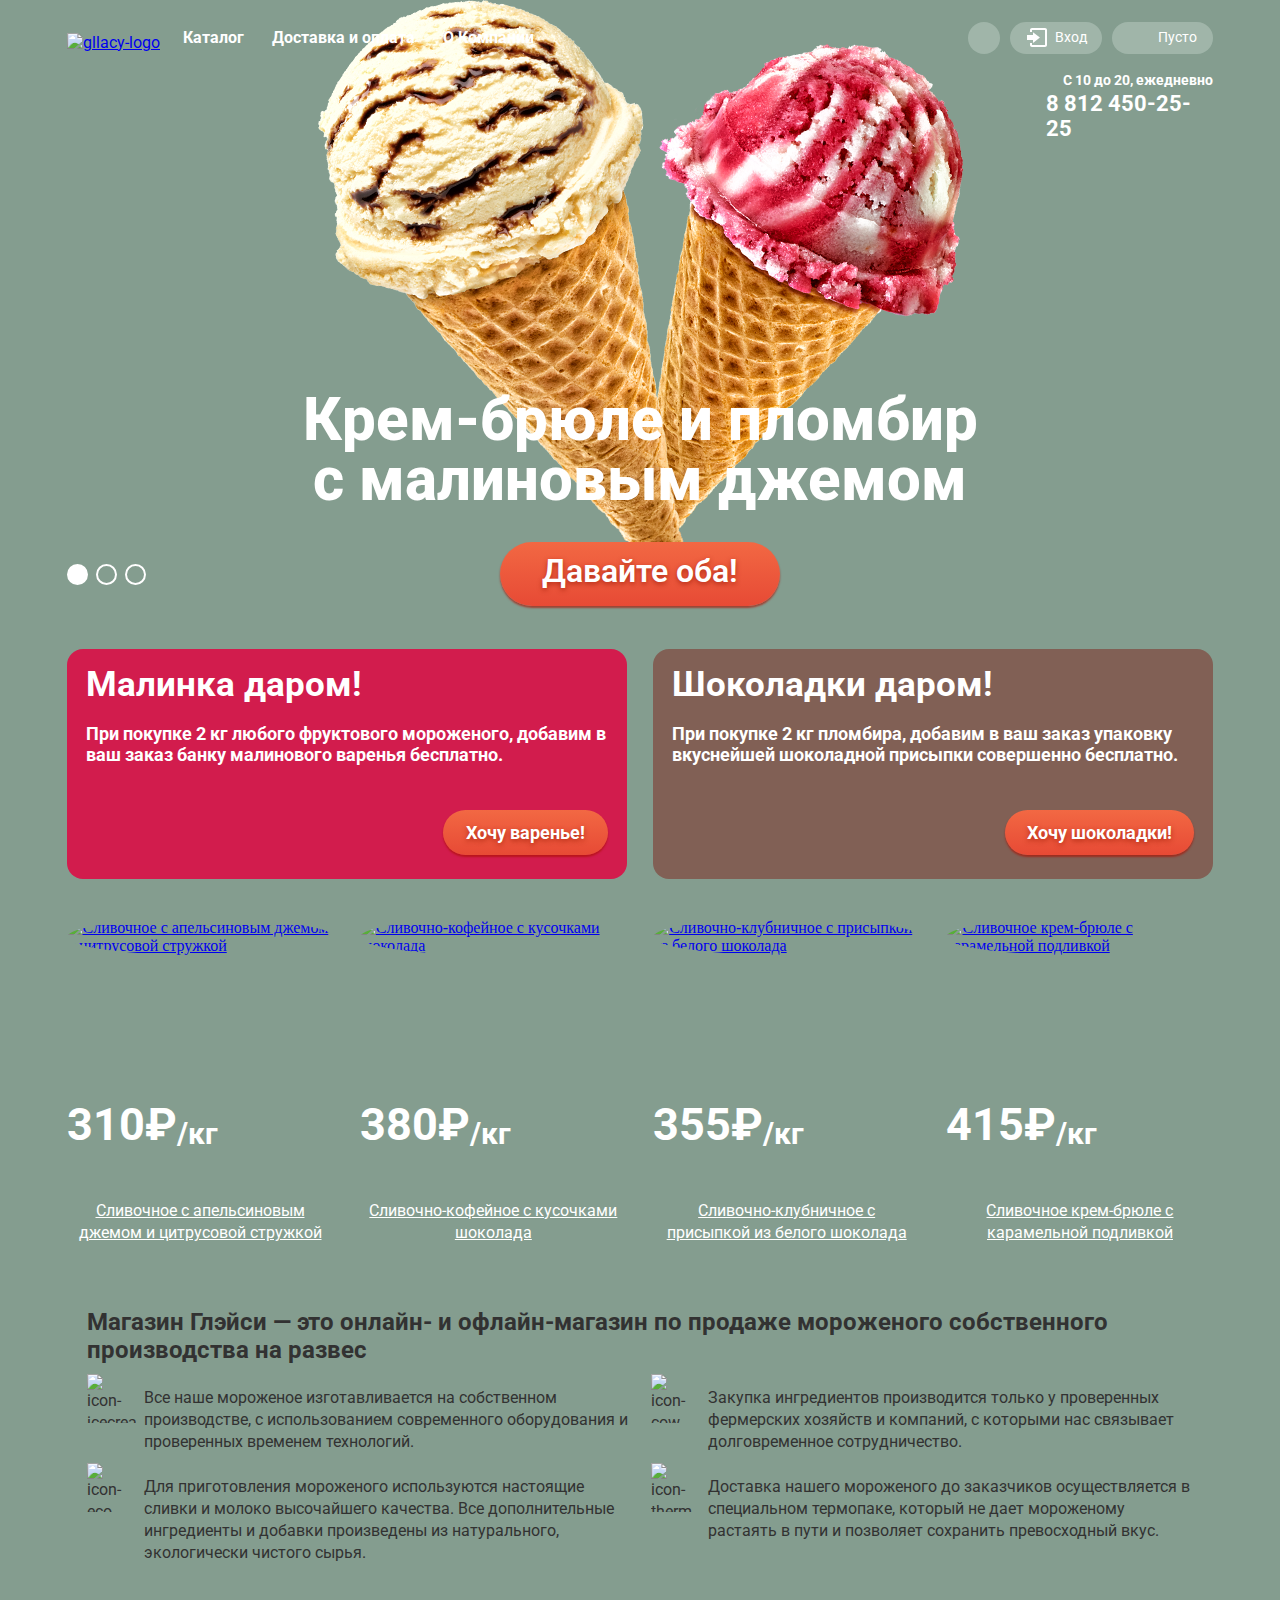
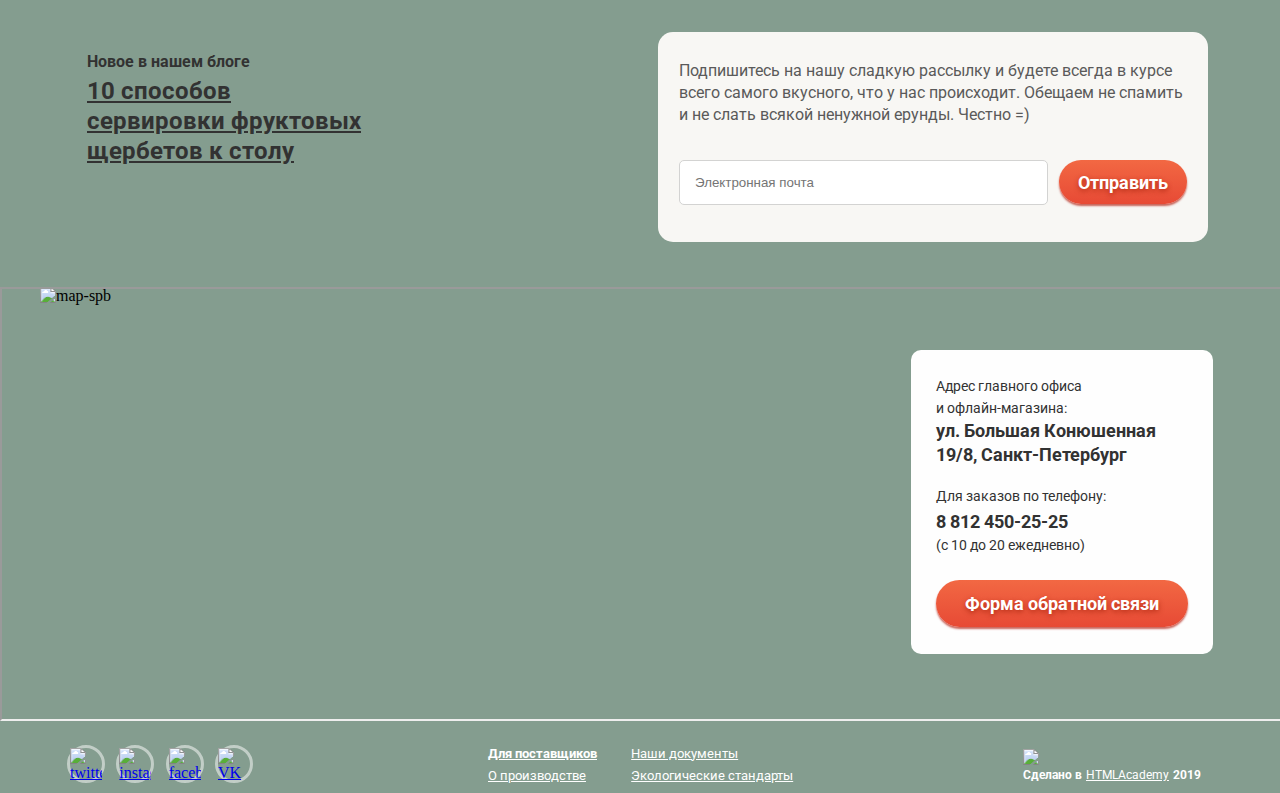
==== commit 75f3a4e3: "fixed some ..." ====
--- a/index.html
+++ b/index.html
@@ -1,5 +1,5 @@
 <!DOCTYPE html>
-<html lang="ru">
+<html lang="ru" class="overflow">
 
 <head>
     <meta charset="utf-8">
--- a/css/style.css
+++ b/css/style.css
@@ -32,6 +32,10 @@
 input[class="button"] {
 	width: 139px;
 	height: 44px;
+}
+
+.overflow{
+	overflow-x: hidden;
 }
 
 .visually-hidden {
@@ -970,6 +974,7 @@
 	background-color: #fefefe;
 	border-radius: 10px;
 	justify-content: space-between;
+	position: absolute;
 }
 
 .feedback-ap .button {
@@ -1096,6 +1101,8 @@
 	position: absolute;
 	top: 0;
 	left: 0;
+	width: 100vw;
+	left: calc(0px - (100vw - 100%) / 2);
 }
 
 .img-map {}
@@ -1105,6 +1112,8 @@
 
 .navigation-inner {
 	margin-bottom: 21px;
+	position: relative;
+	z-index: 1;
 }
 
 .navigation-inner-list {
@@ -1175,6 +1184,10 @@
 	height: 36px;
 	-webkit-appearance: none;
 	border: none;
+}
+
+.sort-selection::-ms-expand{
+	display: none
 }
 
 .name-scale {
